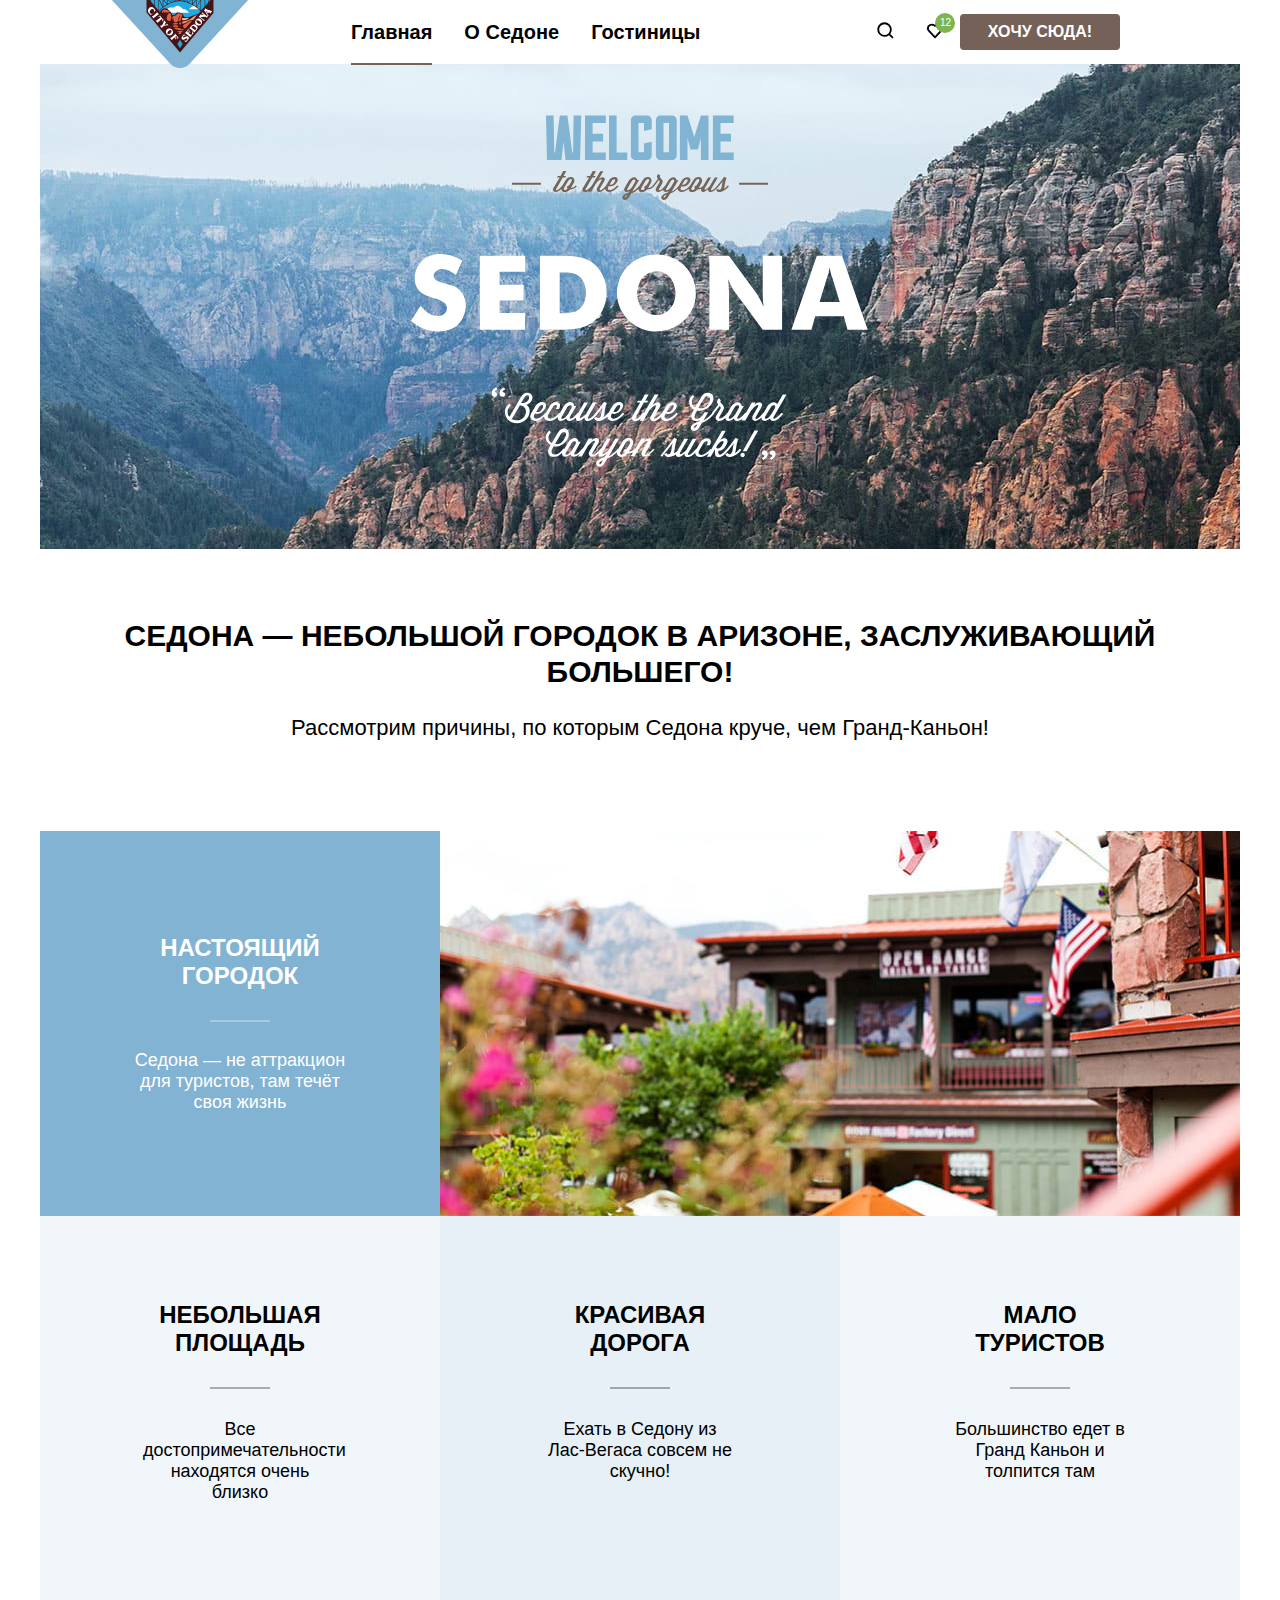
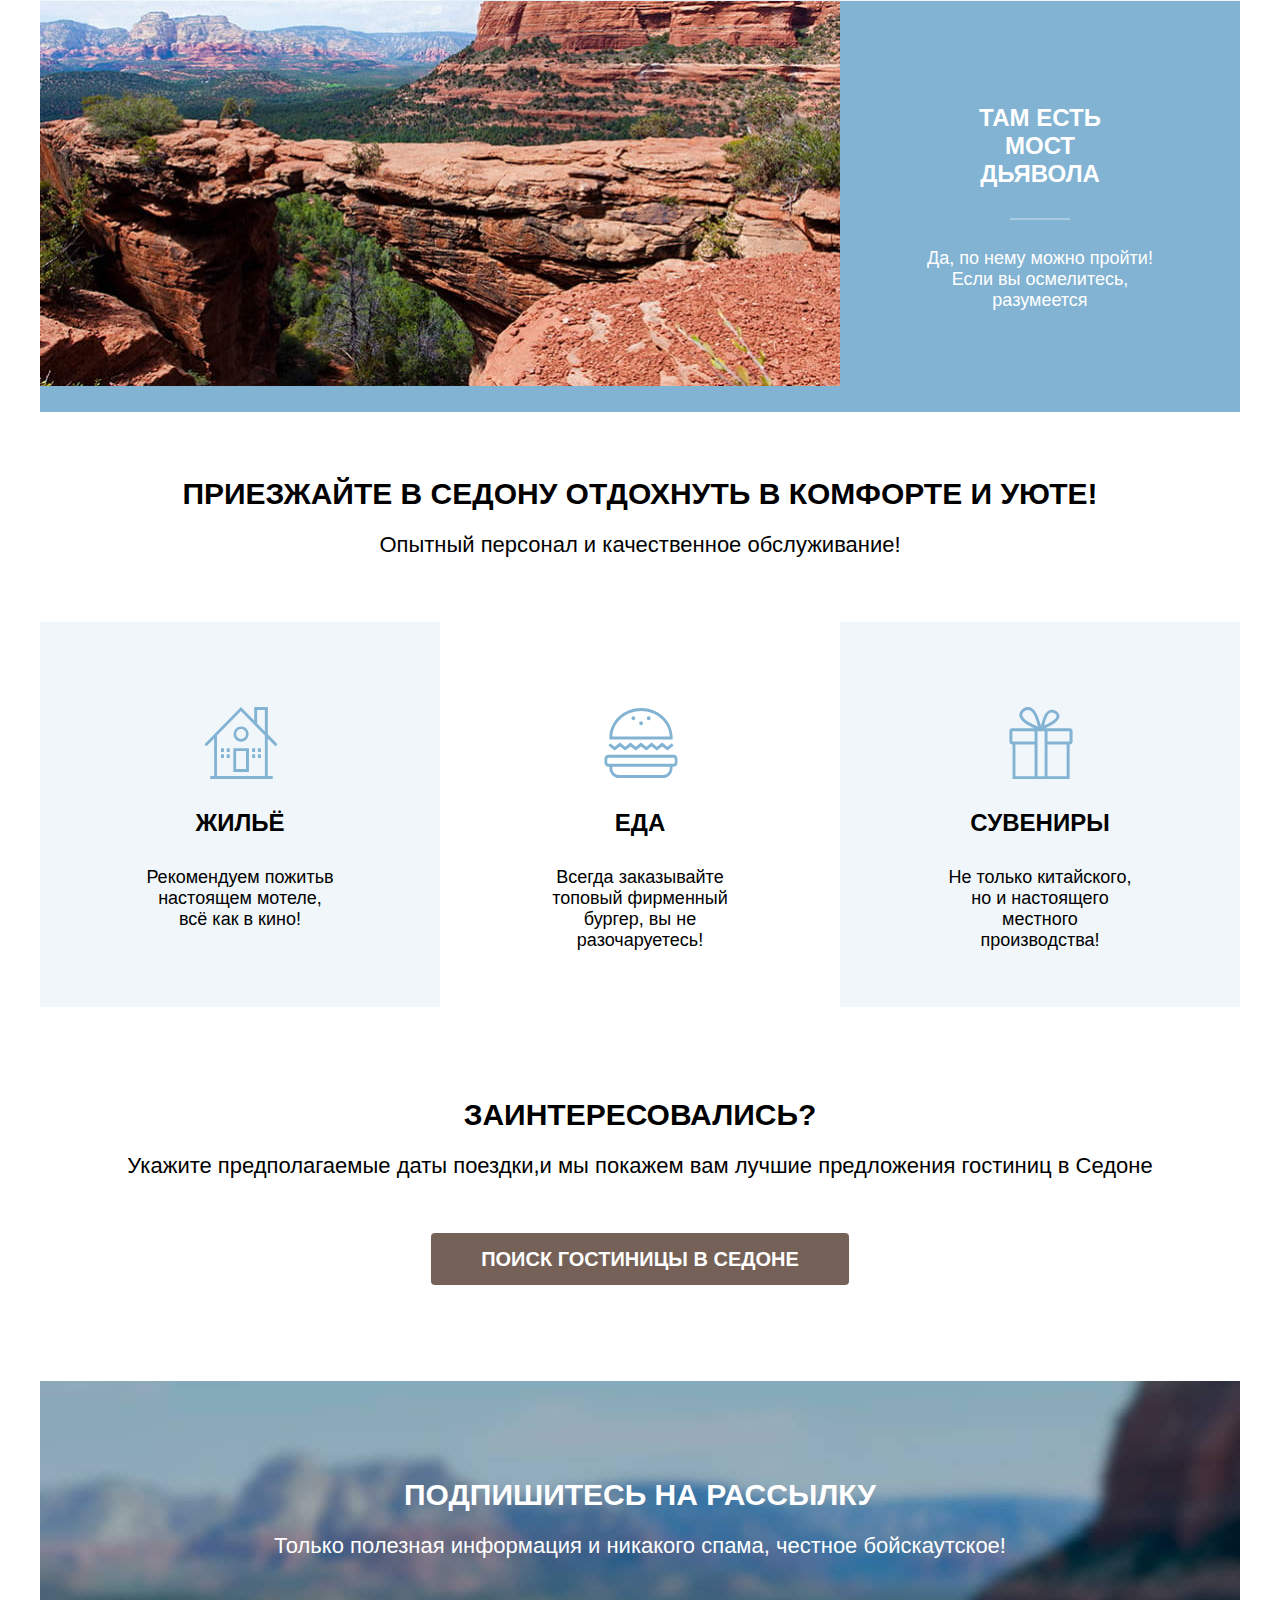
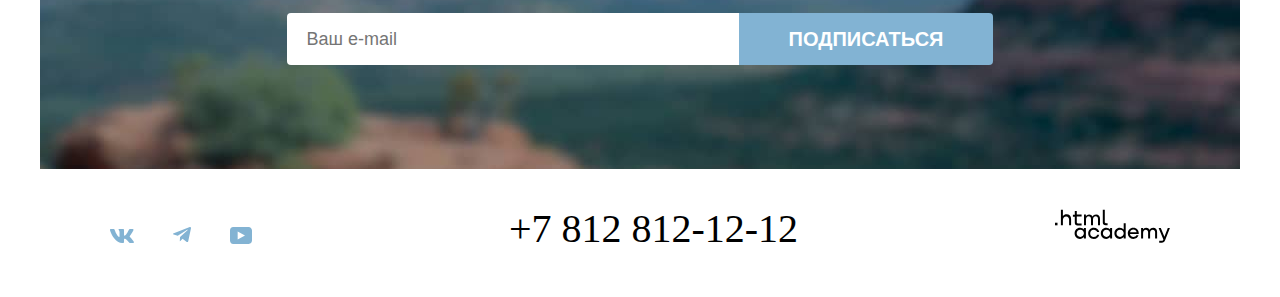
==== index.html @ fe226a6e "Декоративные элементы всех страниц" ====
<!DOCTYPE html>
<html lang="ru">
<head>
  <meta charset="UTF-8">
  <meta name="viewport" content="width=device-width, initial-scale=1.0">
  <title>Sedona</title>
  <link rel="stylesheet" href="styles/styles.css">
</head>
<body>
  <header class="page-header">
    <nav class="navigation">
      <a class="navigation-link-logo" href="index.html">
        <img class="navigation-logo" src="images/header/logo_nav.svg" alt="Логотип города Седона" width="140" height="70">
      </a>
      <ul class="navigation-list">
        <li class="navigation-item">
          <a class="navigation-link nav-underline" href="index.html">Главная</a>
        </li>
        <li class="navigation-item">
          <a class="navigation-link" href="#">О Седоне</a>
        </li>
        <li class="navigation-item">
          <a class="navigation-link " href="catalog.html">Гостиницы</a>
        </li>
      </ul>
      <ul class="navigation-list navigation-user">
        <li class="navigation-item">
          <a class="navigation-link"   href="#" aria-label="Переход на страницу поиска гостиницы">
            <img class="navigation-icon"  src="images/header/search-icon.svg" alt="Иконка в виде лупы" width="18" height="18">
          </a>
        </li>
        <li class="navigation-item green-circle">
          <a class="navigation-link" href="#" aria-label="Переход на страницу с избранными отелями">
            <img class="navigation-icon" src="images/header/heart-icon.svg" alt="Иконка в виде сердца" width="18" height="17">
            <span class="favorites-counter">12</span>
          </a>
        </li>
        <li class="navigation-item">
          <button class="button navigation-button" type="button" >Хочу сюда!</button>
        </li>
      </ul>
    </nav>
  </header>
  <main class="main-container main-index">
    <section class="hero">
      <h1 class="visually-hidden">
        Sedona
      </h1>
      <img class="hero-logo" src="images/index-main/hero.svg" alt="Welcome to the gorgeous Sedona 'Because th Grand Canyon sucks!'">
    </section>


    <section class="advantages">
      <h2 class="advantages-title">Седона — небольшой городок в Аризоне, заслуживающий большего!</h2>
      <p class="advantages-subtitle">Рассмотрим причины, по которым Седона круче, чем Гранд-Каньон!</p>

      <ul class="advantages-list">
        <li class="advantages-item-with-pic">
          <div class="advantages-item-content">
            <h3 class="advantages-item-title advantages-item-extra">Настоящий городок</h3>
            <p class="advantages-item-text advantages-item-extra">Седона — не аттракцион для туристов, там течёт своя жизнь</p>
          </div>
          <img class="advantages-pic-1" src="images/index-main/advantages-1.jpg" alt="Фото придорожного мотеля" width="800" height="385">
        </li>
        <li class="advantages-item">
          <h3 class="advantages-item-title">Небольшая площадь</h3>
          <p class="advantages-item-text">Все достопримечательности находятся очень близко</p>
        </li>
        <li class="advantages-item">
          <h3 class="advantages-item-title">Красивая дорога</h3>
          <p class="advantages-item-text">Ехать в Седону из Лас-Вегаса совсем не скучно!</p>
        </li>
        <li class="advantages-item">
          <h3 class="advantages-item-title">Мало туристов</h3>
          <p class="advantages-item-text">Большинство едет в Гранд Каньон и толпится там</p>
        </li>
        <li class="advantages-item-with-pic">
          <img class="advanatages-pic-2" src="images/index-main/advantages-2.jpg" alt="Фото каньона" width="800" height="385">
          <div class="advantages-item-content">
            <h3 class="advantages-item-title advantages-item-extra">Там есть мост дьявола</h3>
            <p class="advantages-item-text advantages-item-extra">Да, по нему можно пройти! Если вы осмелитесь, разумеется</p>
          </div>
        </li>
      </ul>
      <h2 class="advantages-title post-advantages-title">Приезжайте в Седону отдохнуть в комфорте и уюте!</h2>
      <p class="advantages-subtitle post-advantages-subtitle">Опытный персонал и качественное обслуживание!</p>
      <ul class="advantages-list-with-icons">
        <li class="advantages-item">
          <img class="advantages-item-icon" src="images/index-main/advantages-icon-1.svg" alt="Иконка домика" width="75" height="72">
          <h3 class="advantages-item-title">Жильё</h3>
          <p class="advantages-item-text">Рекомендуем пожитьв настоящем мотеле,
            всё как в кино!</p>
        </li>
        <li class="advantages-item">
          <img class="advantages-item-icon" src="images/index-main/advantages-icon-2.svg" alt="Иконка бургера" width="75" height="72">
          <h3 class="advantages-item-title">Еда</h3>
          <p class="advantages-item-text">Всегда заказывайте
            топовый фирменный бургер, вы не разочаруетесь!</p>
        </li>
        <li class="advantages-item">
          <img class="advantages-item-icon" src="images/index-main/advantages-icon-3.svg" alt="Иконка подарка" width="75" height="72">
          <h3 class="advantages-item-title">Сувениры</h3>
          <p class="advantages-item-text">Не только китайского,
            но и настоящего местного производства!</p>
        </li>
      </ul>
    </section>


    <section class="search">
      <h2 class="search-title">Заинтересовались?</h2>
      <p class="search-subtitle">Укажите предполагаемые даты поездки,и мы покажем вам лучшие предложения гостиниц в Седоне</p>
      <button class="button search-button" type="button">Поиск гостиницы в Седоне</button>
    </section>


    <section class="subscribe">
      <h2 class="subscribe-title">Подпишитесь на рассылку</h2>
      <p class="subscribe-subtitle">Только полезная информация и никакого спама, честное бойскаутское!</p>
      <div class="subscribe-email-form-wrapper">
        <form class="subscribe-email-form" action="https://echo.htmlacademy.ru/courses" method="post">
          <input class="subscribe-form-field" type="text" name="email" id="email-field" placeholder="Ваш e-mail" required>
          <button class="button subscribe-button" type="submit">Подписаться</button>
        </form>
      </div>
    </section>
  </main>
  <footer class="page-footer">
    <div class="page-footer-container">
      <ul class="footer-social-list">
        <li class="social-item">
          <a class="social-link" href="https://vk.com/htmlacademy" aria-label="Переход на группу Вконтакте HtmlAcademy">
            <svg xmlns="http://www.w3.org/2000/svg" width="24" height="14" viewBox="0 0 24 14">
              <path class="social-icon" fill-rule="evenodd" clip-rule="evenodd" d="M23.45 0.948C23.616 0.402 23.45 0 22.655 0H20.03C19.362 0 19.054 0.347 18.887 0.73C18.887 0.73 17.552 3.926 15.661 6.002C15.049 6.604 14.771 6.795 14.437 6.795C14.27 6.795 14.019 6.604 14.019 6.057V0.948C14.019 0.292 13.835 0 13.279 0H9.151C8.734 0 8.483 0.304 8.483 0.593C8.483 1.214 9.429 1.358 9.526 3.106V6.904C9.526 7.737 9.373 7.888 9.039 7.888C8.149 7.888 5.984 4.677 4.699 1.003C4.45 0.288 4.198 0 3.527 0H0.9C0.15 0 0 0.347 0 0.73C0 1.412 0.89 4.8 4.145 9.281C6.315 12.341 9.37 14 12.153 14C13.822 14 14.028 13.632 14.028 12.997V10.684C14.028 9.947 14.186 9.8 14.715 9.8C15.105 9.8 15.772 9.992 17.33 11.467C19.11 13.216 19.403 14 20.405 14H23.03C23.78 14 24.156 13.632 23.94 12.904C23.702 12.18 22.852 11.129 21.725 9.882C21.113 9.172 20.195 8.407 19.916 8.024C19.527 7.533 19.638 7.314 19.916 6.877C19.916 6.877 23.116 2.451 23.449 0.948H23.45Z" fill="#83B3D3"/>
            </svg>
          </a>
        </li>
        <li class="social-item">
          <a class="social-link " href="https://t.me/htmlacademy" aria-label="Переход в телеграм-канал HtmlAcademy">
            <svg class="social-icon" xmlns="http://www.w3.org/2000/svg" width="18" height="16" viewBox="0 0 18 16">
              <path class="social-icon" d="M16.785 0.0992597L0.840489 6.24776C-0.247661 6.68481 -0.241365 7.29184 0.640845 7.56253L4.73445 8.83953L14.2058 2.8637C14.6537 2.59121 15.0629 2.7378 14.7265 3.03636L7.05283 9.96185H7.05103L7.05283 9.96275L6.77045 14.1823C7.18413 14.1823 7.36669 13.9925 7.59871 13.7686L9.58705 11.8351L13.7229 14.89C14.4855 15.31 15.0332 15.0941 15.2229 14.1841L17.9379 1.38885C18.2158 0.274623 17.5126 -0.229883 16.785 0.0992597Z" fill="#83B3D3"/>
            </svg>
            <!-- <img class="social-icon" src="images/footer/social-tg-logo.svg" alt="Логотип Телеграм" width="24" height="14"> -->
          </a>
        </li>
        <li class="social-item">
          <a class="social-link" href="https://www.youtube.com/user/htmlacademyru" aria-label="Переход на YouTube канал HtmlAcademy">
            <svg class="social-icon" xmlns="http://www.w3.org/2000/svg" width="22" height="17" viewBox="0 0 22 17">
              <path class="social-icon" d="M18.607 0H3.17413C1.31343 0 0 1.59375 0 3.4V13.4937C0 15.4062 1.31343 17 3.17413 17H18.8259C20.4677 17 22 15.4062 22 13.6V3.4C21.7811 1.59375 20.4677 0 18.607 0ZM7.66169 12.5375V4.4625L14.995 8.5L7.66169 12.5375Z" fill="#83B3D3"/>
            </svg>
            <!-- <img class="social-icon" src="images/footer/social-youtube-logo.svg" alt="Логотип YouTube" width="24" height="14"> -->
          </a>
        </li>
      </ul>
      <a class="footer-phone" href="tel:88128121212">+7 812 812-12-12</a>
      <a class="footer-logo-link" href="https://htmlacademy.ru/" aria-label="Переход на сайте HtmlAcademy">
        <svg class="footer-logo" xmlns="http://www.w3.org/2000/svg" width="115" height="34" viewBox="0 0 115 34" fill="none">
          <path d="M0 13.7232V16.3232H2.5V13.7232H0Z"/>
          <path d="M11.6 5.32324C10 5.32324 8.8 6.02324 8 7.02324H7.9V0.823242H5.9V16.3232H7.9V11.0232C7.9 8.92324 9.2 7.42324 11.2 7.42324C13 7.42324 14.1 8.82324 14.1 10.6232V16.3232H16.1V10.2232C16.2 7.22324 14.3 5.32324 11.6 5.32324Z"/>
          <path d="M26.6 5.62324H21.8V1.92324H19.8V5.72324H17.9V7.72324H19.8V13.7232C19.8 15.4232 20.8 16.4232 22.5 16.4232H26.6V14.4232H22.9C22.2 14.4232 21.8 14.0232 21.8 13.3232V7.62324H26.6V5.62324Z"/>
          <path d="M41.1 5.42324C39.5 5.42324 38.2 6.22324 37.6 7.52324H37.5C36.9 6.32324 35.7 5.42324 34.1 5.42324C32.7 5.42324 31.6 6.22324 31 7.22324H30.9V5.62324H29V16.2232H31V10.8232C31 8.82324 32 7.32324 33.6 7.32324C35.1 7.32324 36 8.32324 36 9.92324V16.2232H38V10.6232C38 8.22324 39.4 7.32324 40.6 7.32324C42.1 7.32324 43 8.32324 43 9.92324V16.2232H45V9.72324C45.1 7.22324 43.6 5.42324 41.1 5.42324Z"/>
          <path d="M47.8 13.5232C47.8 15.2232 48.8 16.2232 50.6 16.2232H52.6V14.2232H50.9C50.2 14.2232 49.8 13.8232 49.8 13.1232V0.823242H47.8V13.5232Z"/>
          <path d="M28.9 20.5232C28 19.4232 26.7 18.7232 25 18.7232C21.9 18.7232 19.6 21.0232 19.6 24.3232C19.6 27.6232 21.9 29.9232 25 29.9232C26.8 29.9232 28 29.1232 28.8 28.0232H28.9V29.6232H30.9V19.0232H28.9V20.5232ZM25.3 27.9232C23.1 27.9232 21.7 26.3232 21.7 24.3232C21.7 22.3232 23.1 20.7232 25.3 20.7232C27.5 20.7232 28.9 22.3232 28.9 24.3232C28.9 26.2232 27.5 27.9232 25.3 27.9232Z"/>
          <path d="M44.2 22.8232C43.7 20.4232 41.6 18.7232 38.8 18.7232C35.4 18.7232 33.2 21.2232 33.2 24.3232C33.2 27.4232 35.4 29.9232 38.8 29.9232C41.6 29.9232 43.7 28.1232 44.2 25.7232H42.1C41.7 27.0232 40.4 28.0232 38.8 28.0232C36.6 28.0232 35.2 26.4232 35.2 24.4232C35.2 22.4232 36.6 20.8232 38.8 20.8232C40.4 20.8232 41.6 21.8232 42.1 23.0232H44.2V22.8232Z"/>
          <path d="M55.1 20.5232C54.2 19.4232 52.9 18.7232 51.2 18.7232C48.1 18.7232 45.8 21.0232 45.8 24.3232C45.8 27.6232 48.1 29.9232 51.2 29.9232C53 29.9232 54.2 29.1232 55 28.0232H55.1V29.6232H57.1V19.0232H55.1V20.5232ZM51.5 27.9232C49.3 27.9232 47.9 26.3232 47.9 24.3232C47.9 22.3232 49.3 20.7232 51.5 20.7232C53.7 20.7232 55.1 22.3232 55.1 24.3232C55.1 26.2232 53.6 27.9232 51.5 27.9232Z"/>
          <path d="M68.7 20.6232C67.8 19.5232 66.5 18.7232 64.8 18.7232C61.7 18.7232 59.4 21.0232 59.4 24.3232C59.4 27.6232 61.6 29.9232 64.8 29.9232C66.5 29.9232 67.8 29.1232 68.6 28.1232H68.7V29.6232H70.7V14.2232H68.7V20.6232ZM65.1 27.9232C62.9 27.9232 61.5 26.3232 61.5 24.3232C61.5 22.3232 62.9 20.7232 65.1 20.7232C67.3 20.7232 68.7 22.3232 68.7 24.3232C68.6 26.3232 67.2 27.9232 65.1 27.9232Z"/>
          <path d="M78.3 18.7232C75 18.7232 72.8 21.2232 72.8 24.3232C72.8 27.3232 74.9 29.9232 78.3 29.9232C80.8 29.9232 82.8 28.6232 83.5 26.3232H81.4C80.9 27.3232 79.8 27.9232 78.4 27.9232C76.5 27.9232 75.1 26.6232 75 25.0232H83.8C84 21.4232 81.8 18.7232 78.3 18.7232ZM78.3 20.6232C80 20.6232 81.3 21.6232 81.6 23.2232H75.1C75.4 21.7232 76.6 20.6232 78.3 20.6232Z"/>
          <path d="M98.2 18.7232C96.6 18.7232 95.3 19.5232 94.6 20.7232H94.5C93.9 19.5232 92.7 18.7232 91.1 18.7232C89.7 18.7232 88.6 19.4232 88 20.5232V19.0232H86.1V29.6232H88.1V24.2232C88.1 22.2232 89.1 20.8232 90.7 20.7232C92.2 20.7232 93.1 21.7232 93.1 23.3232V29.6232H95.1V24.0232C95.1 21.6232 96.5 20.7232 97.7 20.7232C99.2 20.7232 100.1 21.7232 100.1 23.3232V29.6232H102.1V23.1232C102.2 20.5232 100.7 18.7232 98.2 18.7232Z"/>
          <path d="M109.4 27.8232L105.8 18.9232H103.6L108.4 30.5232C108.1 31.4232 107.7 31.7232 106.7 31.7232H104.2V33.7232H106.7C108.5 33.7232 109.5 32.9232 110.2 31.1232L114.9 18.9232H112.8L109.4 27.8232Z"/>
        </svg>
      </a>
  </div>
  </footer>
</body>
</html>
---- styles/styles.css ----
@font-face {
  font-family: "PT Sans";
  src: url("../fonts/ptsans-700.woff2") format("woff2");
  font-weight: 700;
  font-style: normal;
  font-display: swap;
}

@font-face {
  font-family: "PT Sans";
  src: url("../fonts/ptsans-400.woff2") format("woff2");
  font-weight: 400;
  font-style: normal;
  font-display: swap;
}


html{
  height: 100%;
}

body{
  margin: 0 auto;
  display: flex;
  width: 1200px;
  flex-direction: column;
  min-height: 100%;
  font-family: "PT Sans", "Roboto", sans-serif;
  font-weight: 400;
  font-size: 18px;
  line-height: 21px;
  color: #333333;
}

.navigation{
  display: flex;
  align-items: end;
  width: 1060px;
  height: 64px;
  margin: 0 auto;
  justify-content: space-between;
}
.green-circle{
  position: relative;
}

.favorites-counter{
  position: absolute;
  color: white;
  font-size: 10px;
  font-style: normal;
  text-align: center;
  font-weight: 400;
  line-height: 10px;
  top: 18px;
  right: 9px;
  z-index: 3;
}

/* .green-circle::before{
  position: absolute;
  content:"12";
  top: 17px;
  right: 0;
  left:19px;
  bottom: 10px;
  color: white;
  font-size: 10px;
  font-style: normal;
  text-align: center;
  font-weight: 400;
  line-height: 10px;
  z-index: 1;
} */

.green-circle::after{
  position: absolute;
  display: block;
  content: "";
  top: 13px;
  right: 5px;
  border-radius: 50%;
  background-color:#7DB54F;
  box-sizing: border-box;
  width: 20px;
  height: 20px;
}

.navigation-logo{
  margin-bottom: -9px;
  position: relative;
}

.navigation-list{

  display: flex;
  align-items: center;
  flex-wrap: wrap;
  width: 440px;
  margin: 0;
  padding: 0;
  list-style: none;
}

.navigation-user{
  width: 310px;
}
.navigation-link-logo{
  align-items: end;
}
.navigation-link {
  display: block;
  padding: 20px 16px;
  font-size: 20px;
  font-weight: 700;
  line-height: 24px;
  color: #000000;
  text-decoration: none;
  text-align: center;
}

.navigation-button{
  vertical-align: none;
  width: 160px;
  color: white;
  background-color: #756157;
  border-radius:4px;

}

.navigation-button:hover,
.search-button:hover,
.card-button-detail:hover{
  background-color: #615048;
  outline: none;
}

.navigation-button:focus,
.search-button:focus,
.card-button-detail:focus{
  background-color: #615048;
  outline: none;
}


.navigation-button:active,
.search-button:active,
.card-button-detail:active{
  background-color: #756157;
  color: #FFFFFF4D;
}

.navigation-button:disabled,
.search-button:disabled,
.card-button-detail:disabled{
  background-color: #FFFFFF;
  color: #E5E5E5;
}



.main-index{
  color:#000000;
  background-color: #FFFFFF;
  background-image: url("../images/index-main/hero-background.jpg");
  background-size: 100% auto;
  background-repeat: no-repeat;
}


.hero-logo{

  display: block;
  margin: 0 auto;
  margin-bottom: 151px;
}

.button{
  box-sizing: border-box;
  padding: 8px 0;
  border: none;
  text-align: center;
  font-size: 16px;
  font-weight: 700;
  line-height: 20px;
  text-transform: uppercase;
  cursor: pointer;
  display: inline-block;
  border-radius:4px;
  font-family: "PT Sans", "Roboto", sans-serif;

}

.advantages-list{
  display: flex;
  flex-wrap: wrap;
  margin: 0 0 64px 0;
  padding: 0;
  list-style: none;
}

.advantages-list-with-icons{
  margin: 0 auto;
  padding: 0;
  display: flex;
  list-style: none;
}

.advantages-title{
  color:#000000;
  text-align: center;
  font-size: 30px;
  font-weight: 700;
  line-height: 36px;
  text-transform: uppercase;
  margin: 0 0 25px 0;
  padding: 0;

}

.post-advantages-title{
  margin-bottom: 20px;
}


.advantages-subtitle{
  text-align: center;
  font-size: 22px;
  line-height: 26px;
  margin: 0 0 90px 0;
  padding: 0;
}

.post-advantages-subtitle{
  margin-bottom: 64px;

}

.advantages-item{
  width: 400px;
  box-sizing: border-box;
  padding: 85px 103px;
  height: 385px;
  background-color: #83B3D31F;
}

.advantages-list .advantages-item:nth-child(3){
  background-color: #83B3D333;
}

.advantages-item-with-pic{
  background-color:#82B3D3;
  display: flex;
}


.advantages-item-content{
  box-sizing: border-box;
  width: 400px;
  padding: 103px 85px;
}

.advantages-item-title {
  color:#000000;
  text-align: center;
  font-size: 24px;
  font-weight: 700;
  line-height: 28px;
  text-transform: uppercase;
  margin: auto;
  width: 175px;
}

.advantages-item-title::after{
  display: block;
  content: "";
  margin: 30px auto;
  width: 60px;
  height: 2px;
  background-color: #0000004D;
}

.advantages-item-content .advantages-item-title::after{
  background-color:#FFFFFF4D;
}

.advantages-list-with-icons .advantages-item-title::after{
  display: none;
}

.advantages-list-with-icons  .advantages-item-title{
  margin: 30px auto;
}

.advantages-list-with-icons .advantages-item:nth-child(even){
  background-color: white;
}




.advantages-item-text{
  text-align: center;
  padding: 0;
  margin: 0;
}

.advantages-item-extra {
  margin-bottom: -2px;
  color: #FFFFFF;
}

.advantages-item-icon{
  display: block;
  margin: 0 auto;
}

.search{
  padding: 90px 0 96px 0;
}

.search-title{
  color: #000000;
  text-align: center;
  font-size: 30px;
  font-weight: 700;
  line-height: 36px;
  text-transform: uppercase;
  margin: 0;
  padding: 0 0 20px 0;
}

.search-subtitle{
  text-align: center;
  font-size: 22px;
  line-height: 26px;
  margin: 0 0 54px 0;
  padding: 0;
}



.search-button{
  color: #fff;
  font-size: 20px;
  line-height: 36px;
  text-transform: uppercase;
  margin: 0 auto;
  display: block;
  background-color: #756157;
  padding: 8px 50px;
  font-style: normal;
  font-weight: 700;
}

.subscribe-button{
  background-color: #82B3D3;
  padding: 8px 50px;
  color:#FFFFFF;
  font-size: 20px;
  font-style: normal;
  line-height: 36px; /* 180% */
  border-radius: 0 4px 4px 0;
}

.subscribe-button:hover,
.button-filter-apply:hover,
.card-button-favorites:hover,
.pagination-link:hover{
  background-color: #68A2CA;
  outline: none;
}

.subscribe-button:focus,
.button-filter-apply:focus,
.card-button-favorites:focus,
.pagination-link:focus{
  background-color: #68A2CA;
  outline: none;
}

.subscribe-button:active,
.button-filter-apply:active,
.card-button-favorites:active,
.pagination-link:active{
  background-color: #82B3D3;
  color: #FFFFFF4D;
  outline: none;
}

.subscribe-title{
  color:#FFFFFF;
  text-align: center;
  font-size: 30px;
  font-weight: 700;
  line-height: 36px;
  text-transform: uppercase;
  margin: 0;
  padding:0;
  margin-bottom: 20px;
}

.subscribe-catalog-titile{
  color: #000000;
}


.subscribe-subtitle{
  color: #FFFFFF;
  text-align: center;
  font-size: 22px;
  line-height: 26px; /* 118.182% */
  margin: 0 0 54px;
}



.subscribe-catalog-subtile{
  color: #000000;
}

.subscribe-catalog{
  padding: 96px 0 104px 0;
}

.subscribe{
  background-color: grey;
  background-image: url("../images/index-main/subscribe-background.jpg");
  background-repeat: no-repeat;
  background-size: 100% auto;
  padding: 96px 0 104px 0;
}
.subscribe-email-form{
  display: flex;
  justify-content: center;
}
.subscribe-form-field{
  outline: none;
  border: none;
  padding: 12px 20px;
  font-family: inherit;
  line-height: 24px;
  height: 52px;
  box-sizing: border-box;
  width: 452px;
  border-radius: 4px 0 0 4px;
  font-size: 18px;
  font-weight: 400;
}

.catalog-subscribe-form-field{
  background-color: #F2F2F2;
}


.filters-title{
  color: #FFFFFF;
  font-size: 60px;
  font-weight: 700;
  line-height: 78px;
  margin: 0;
  padding: 0;
}

.filters-panel{
  background-image: url("/images/catalog-main/filter-background.jpg");
  background-repeat: no-repeat;
  background-size: 100% auto;
}

.filters-panel-wrapper{
  width: 1060px;
  margin: 0 auto;
  padding-bottom: 70px;
  padding-top: 35px;
}

.range-scale{
  display: block;
  position: relative;
  height: 4px;
  top: 10px;
  background-color: grey;
  border-radius: 2px;
}

.range-bar{
  display: block;
  position: absolute;
  left: 20px;
  height: 4px;
  background-color: #FFFFFF;
  transform-origin: left;
}

.range-toggle {
  position: absolute;
  width: 20px;
  height: 20px;
  background: #ffffff;
  border: 2px solid white;
  border-radius: 30%;
  cursor: pointer;
}

.toggle-min {
  top: -8px;
  left: -20px;
}

.toggle-max {
  top: -8px;
  right: 0;
}

.filters-infrastructure-and-housing-wrapper{
  display: flex;
}

.filters-infrastructure-and-housing-wrapper .filter-group{
  margin-right: 70px;
}

.filters-infrastructure-and-housing-wrapper .filter-group:nth-child(2){
  margin-right: 0;
}

.filters-cost-and-buttons-wrapper{
  display: flex;
  margin-left: auto;
}

.filters-cost-and-buttons-wrapper .filter-group{
  margin-right: 70px;
}
.static-value{
  position: absolute;
  display: block;
	color:#444;
}
.filters{
  display: flex;
  height: 163px;


}

.filter-field{
  border: none;
  background-color: white;
  padding: 12px 20px;
  width: 143px;
  box-sizing: border-box;
  margin-right: 2px;
  outline: none;
  font-family: inherit;
  font-weight: 700;
  line-height: 24px;
  font-size: 18px;
}

.range-wrapper-inputs::after{
  font-family: inherit;
  content: "от";
  color: #000000;
  opacity: 0.3;
  font-size: 18px;
  position: absolute;
  width: 17px;
  height: 24px;
  left:106px;
  top: 12px;
}

.range-wrapper-inputs::before{
  font-family: inherit;
  content: "до";
  color: #000000;
  opacity: 0.3;
  font-size: 18px;
  position: absolute;
  width: 17px;
  height: 24px;
  left:252px;
  top: 12px;
}

.filter-field:hover{
  background: #E6E6E6;
}

.filter-field:focus{
  background: #E6E6E6;
  outline: 2px solid #83B3D3;
}

.range-toggle:focus{
  outline: 3px solid #83B3D3;
}

.range-toggle:active{
  outline: 2px solid #83B3D3;
}

.filter-field::placeholder{
  text-align: right;
  font-size: 18px;
  font-weight: 400;
  line-height: 24px;
}

.range-wrapper-inputs{
  display: flex;
  margin-bottom: 36px;
  position: relative;
}


.filter-group{
  /* width: 150px; */
  border: none;
  padding: 0;
  margin: 0;

}

.control {
  position: relative;
  display: block;
  padding-left: 36px;
}

/* Mark */
.control-mark {
  position: absolute;
  top: 2px;
  left: 2px;
  width: 20px;
  height: 20px;
  background-color:white;
  border-radius: 4px;
}

.control-input[type="checkbox"]:checked + .control-mark::before,
.control-input[type="checkbox"]:checked + .control-mark::after {
    position: absolute;
    top: 3px;
    left: 0;
    width: 20px;
    height: 12px;
    background-image: url("/images/catalog-main/checkbox.svg");
    content: "";
    background-repeat: no-repeat;
    background-position: center;
    /* content: url("/images/catalog-main/checkbox.svg"); */

}


.control-input[type="radio"] + .control-mark {
  border-radius: 50%;
}

.control-input[type="radio"]:checked + .control-mark::before {
  position: absolute;
  top: 6px;
  left: 6px;
  width: 8px;
  height: 8px;
  background-color: #3F5E72;
  border-radius: 50%;
  content: "";
}

.control:hover,
.contrlol:active{
  opacity: 0.6;
}

.control-input:focus + .control-mark{
  outline: 3px solid #83B3D3;
}

.control:disabled{
  opacity: 0.4;
}

.cotalog-filter-item{
  margin-bottom: 16px;
}

.price-up-to{
  border-radius: 0 4px 4px 0;
}

.price-from{
  border-radius: 4px 0 0 4px;
}



.breadcrumbs{
  display: flex;
  list-style: none;
  padding: 0;
  margin: 0 0 40px 0;
}
.breadcrumbs-item{
  margin-right: 27px;
}

.breadcrumbs-homepage-icon{
  display: block;
  padding-top: 6px;
  position: relative;
}

.breadcrumbs-link-icon::after{
  content: url("/images/catalog-main/breadcrumbs-arrow-icon.svg");
  position: absolute;
  margin-left: 22px;
  margin-top: -18px;

}

.breadcrumbs-link{
  color: #FFFFFF;
  font-size: 16px;
  line-height: 21px;
  text-decoration: none;
}

.catalog-filter-title{
  color: #FFFFFF;
  font-size: 20px;
  font-weight: 700;
  line-height: 24px;
  text-transform: capitalize;
  margin-bottom: 32px;
}

.catalog-filter-list{
  list-style: none;
  padding: 0;
  margin: 0;
}

.filter-group-buttons-wrapper{
  display: flex;
  flex-direction: column;
  margin-top: 56px;

}

.control{
  color: #FFFFFF;
  line-height: 23px;
}
.button-filter-apply{
  color: white;
  height: 36px;
  padding: 8px 50px;
  background-color: #82B3D3;
  text-align: center;
  margin-bottom: 32px;
}

.button-filter-reset{
  padding: 8px 50px;
  border-radius: 4px;
  color:white;
  background-color: rgba(28,28,28,0);
}

.button-filter-reset:hover .reset-button-text{
  opacity: 0.4;
}

.button-filter-reset:focus{
  outline: 3px solid #83B3D3;
}

.button-filter-reset:active{
  color:#FFFFFF4D;
}

.button-filter-reset:disabled{
  color: #FFFFFF;
  opacity: 0.1;
}
.catalog{
  padding-top: 50px;

}
.catalog-title{
  padding: auto 0;
  color: #000000;
  font-size: 30px;
  font-weight: 700;
  line-height: 36px;
  text-transform: uppercase;
  margin: 0;
}

.hotel-card-title{
  grid-column: 1/-1;
  color: #000000;
  font-size: 24px;
  font-weight: 700;
  line-height: 28px;
  margin:0;
}

.card-type-of-housing{
  margin:0;

}

.hotell-card-buttons-list{
  display: grid;
  grid-template-columns: 140px 140px;
  grid-template-rows: min-content min-content;
  column-gap: 20px;
  row-gap: 16px;
  list-style: none;
  margin: 0;
  padding: 0;
}

.hotel-price{
  text-align: right;
  font-weight: 400;
}

.card-button-detail{
  color: #FFFFFF;
  grid-column: 1/-1;
  background-color: #756157;
  font-size: 16px;
  font-weight: 700;
  line-height: 20px;
  width: 100%;
}

.card-button-favorites{
  color: #FFFFFF;
  background-color: #82B3D3;
  font-size: 16px;
  font-weight: 700;
  line-height: 20px;
  width: 100%;
}

.button-item:last-child{
  grid-column: 2;
  grid-row: 2;
  margin: 0;
  padding: 0;

}
.hotel-card-rating-text{
  color: #333333;
  text-align: center;
  font-size: 16px;
  line-height: 20px;
  text-transform: uppercase;
  padding: 0;
  width: max-content;
  margin: 0 auto;


}

.card-rating-stars{
  padding: 0;
  margin: 0;
  list-style: none;
  display: flex;
  gap: 6px;
  align-items: center;
}

/* .card-rating::before{
  content: "";
  width: 90px;
  height: 17px;
  display: block;
  position: absolute;
  background-image: url("/images/catalog-main/rating-star.svg");
  left: 20px;
  background-repeat: space;
  backgroun;
} */


.pagination-link{
  display: block;
  box-sizing: border-box;
  width: 60px;
  height: 60px;
  padding: 12px 24px;
  line-height: 36px;
  font-weight: 700;
  color: #ffffff;
  background-color: #82B3D3;
  text-decoration: none;
  font-size: 20px;
  border-radius: 4px;
}

.more-pages-link:active,
.more-pages-link:hover,
.more-pages-link:focus,
.more-pages-link:disabled,
.more-pages-link{
  color: black;
  background-color: white;
}


.two-nums-pagination{
  padding: 12px 18.5px;
}

.pagination{
  display: flex;
  padding: 0;
  width: 1060px;
  margin: 0 auto;
}

.pagination-item{
  margin-right: 8px;
  list-style: none;
}




.pagination-current{
  color: #000000;
}

.footer-phone{
  color:#000000;
  text-align: center;
  text-decoration: none;
  font-family: PT Sans;
  font-size: 40px;
  line-height: 40px;
  text-transform: uppercase;
  width: 331px;
}

.footer-phone:hover,
.footer-phone:focus{
  color: #756157;
}

.footer-phone:active{
  color: #7561574D;
}

.footer-logo{
  fill: black;
}

.footer-logo:hover,
.footer-logo:focus{
  fill: #756157;
}

.footer-logo:active{
  fill:#7561574D;
}

.main-container{
  flex-grow: 1;
  padding-top: 51px;

}

.catalog-main-container{
  color:#000000;
  background-color: #FFFFFF;
  padding-top: 0;
}

.page-footer-container{
  display: flex;
  padding: 40px 0 30px 0;
  width: 1060px;
  margin: 0 auto;
  justify-content: space-between;
}

.footer-social-list{
  display: flex;
  padding: 0;
  justify-content: space-between;
  list-style: none;
  width: 142px;
}

.social-icon:hover,
.social-icon:focus{
  fill: #68A2CA;

}

.social-icon:active{
  fill: #68A2CA4D;

}



.footer-academy-logo{
  margin-left: auto;
}

.footer-academy-logo:hover{
  fill: #7DB54F
}

.hotel-list{
  display: grid;
  grid-template-columns: repeat(3, 340px);
  gap: 20px;
  width: 1060px;
  margin: 0 auto;
  margin-bottom: 80px;
  padding: 0;
  list-style: none;
  position: relative;
}

.hotel-list::after{
  bottom: -40px;
  content: "";
  position: absolute;
  width: 100%;
  height: 1px;
  background-color: #E6E6E6;
}
.hotel-card{
  display: grid;
  grid-template-columns: 140px 140px;
  grid-template-rows: 212px min-content auto;
  column-gap: 20px;
  row-gap: 16px;
  width: 340px;
  padding: 20px;
  box-sizing: border-box;
  border: 1px solid #E6E6E6;
  border-radius: 4px;
}

.hotel-card-img{
  grid-column: 1/-1;
  text-align: center;
}


.subscribe-email-form-wrapper{
  text-align: center;
}

.visually-hidden{
  position: absolute;
  width: 1px;
  height: 1px;
  margin: -1px;
  padding: 0;
  border:0;
  clip: rect(0 0 0 0);
  overflow: hidden;
}

.catalog-title-wrapper{
  display: flex;
  width: 1060px;
  margin: 0 auto;
  margin-bottom: 40px;
  gap: 70px;
  align-items: center;
}

.view-list{
  margin:0;
  padding: 0;
  display: flex;
  gap: 8px;
  list-style: none;
  justify-content: space-between;
}

.view-link{
  border: 2px solid #E5E5E5;
  border-radius: 4px;
  padding: 14px 12px;
  display: block;
}

.current-view{
  border: 2px solid black;
}

.view-link:hover{
  border-color: black
}

.view-link:focus{
  border-color: #68A2CA;
}

.view-link:active{
  border-color: black
}

.view-icon{
  display: block;
}
.view-item{
  align-self: flex-start;
}

.nav-underline::after{
  content: "";
  position: relative;
  display: block;
  width: 100%;
  top: 19px;
  border-bottom: 2px solid #756257;
}

.nav-underline{
  margin-bottom: -2px;
}


.select-control{
  appearance: none;
  border: 2px solid #E5E5E5;
  border-radius: 4px;
  background-color: transparent;
  outline: none;
  padding: 14px 20px 14px 20px;
  box-sizing: border-box;
  width: 290px;
  font-family: inherit;
  font-size: 18px;
  font-weight: 400;
  line-height: 21px;

}

.select-control:hover{
  border-color: #68A2CA;
  cursor: pointer;
}

.select-control:focus{
  border-color: #68A2CA;
}

.select-control:disabled{
  border-color: #E5E5E5;
  color: #0000004D;
}



.select-menu::after{
  content: url("/images/catalog-main/arrow.svg");
  margin-top: 13px;
  margin-left: -33px;
  position: absolute;
  display: inline;
}

.select-menu{
  margin-left: auto;
}
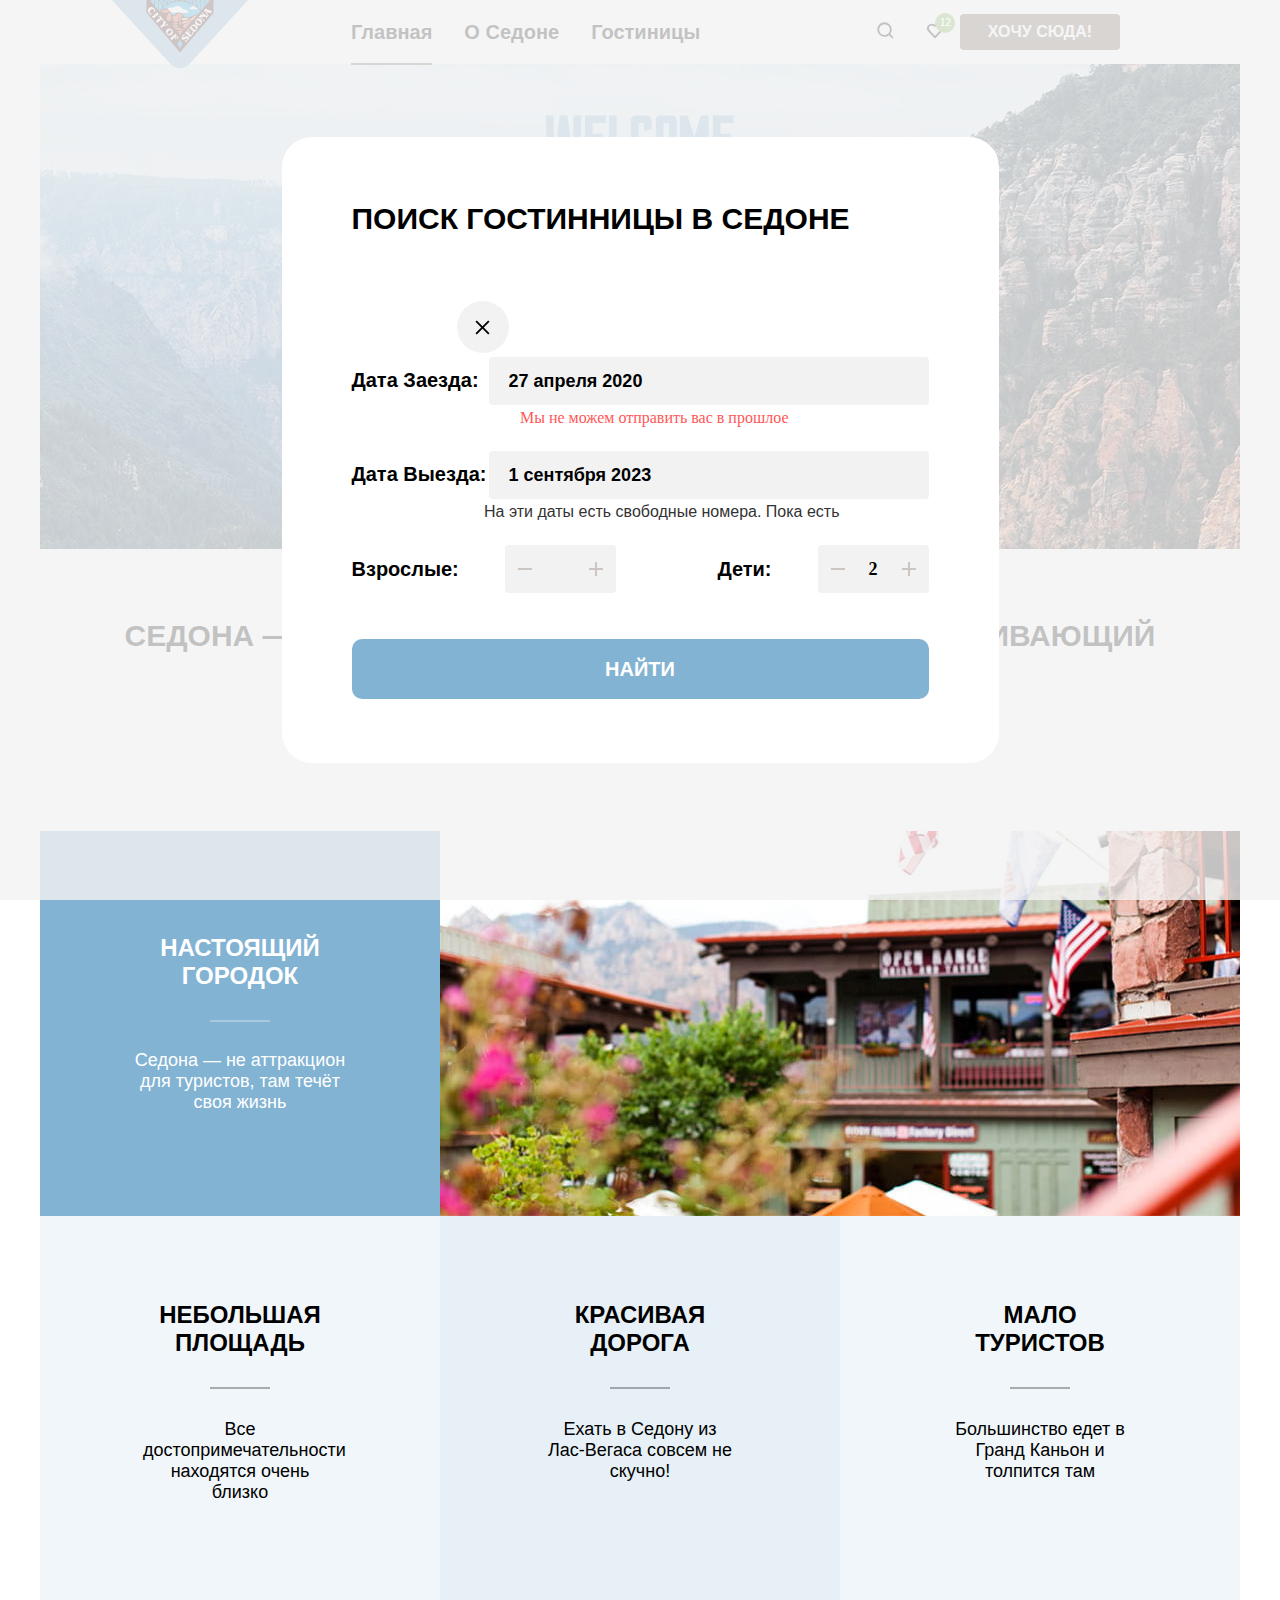
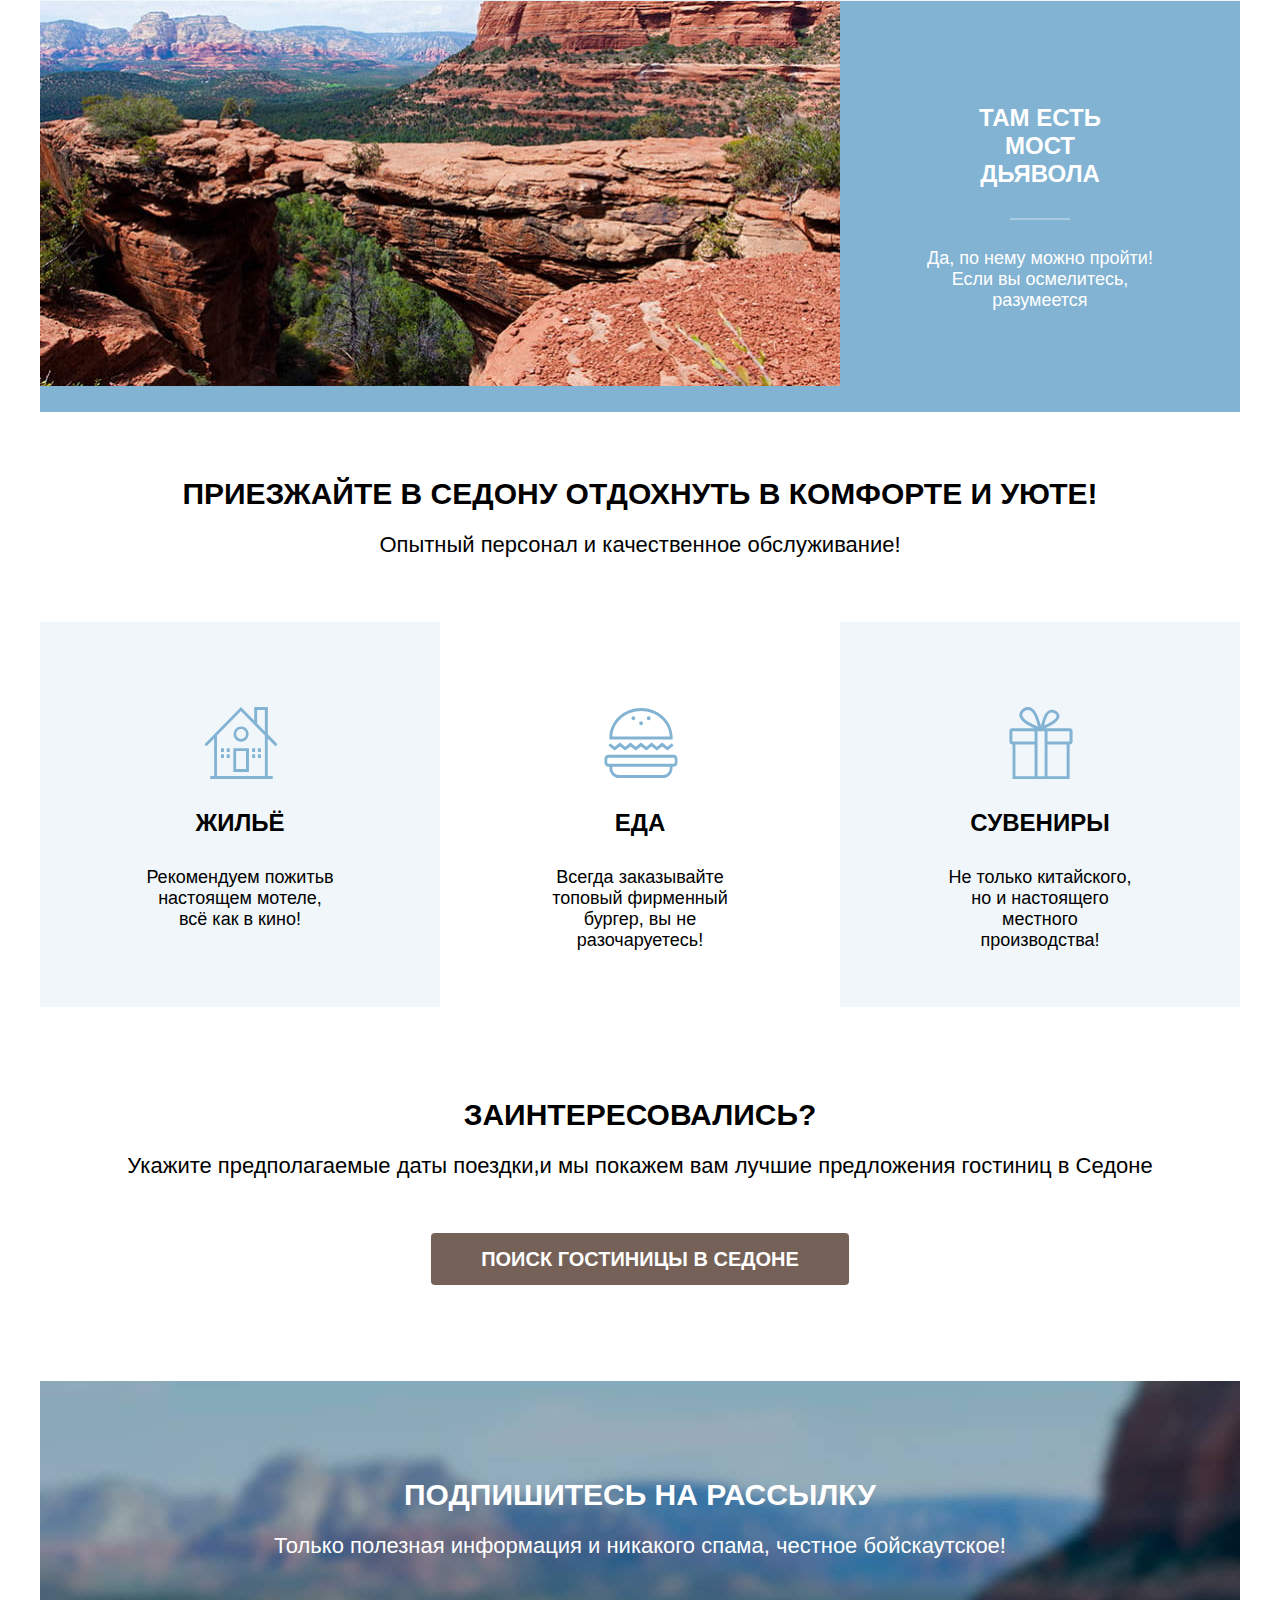
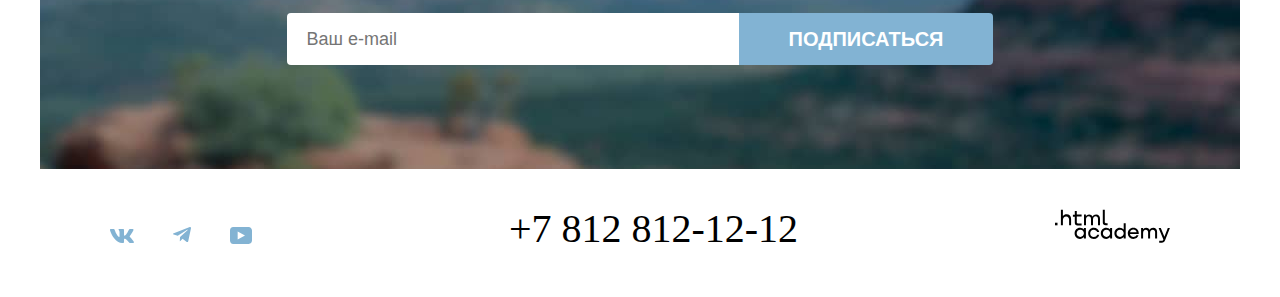
==== commit 8b84a34a: "Merge pull request #8 from Ecvidus/master" ====
--- a/index.html
+++ b/index.html
@@ -171,5 +171,65 @@
       </a>
   </div>
   </footer>
+  <div class="modal-container modal-container-close">
+    <div class="modal modal-auth">
+      <div class="modal-wrapper">
+        <h2 class="modal-title">поиск гостинницы в Седоне</h2>
+        <button class="close-button">
+          <svg class="close-button-icon" xmlns="http://www.w3.org/2000/svg" width="15" height="15" viewBox="0 0 15 15" fill="none">
+            <path d="M14.4905 1.78288L13.1982 0.49057L7.49048 6.19826L1.78279 0.49057L0.490479 1.78288L6.19817 7.49057L0.490479 13.1983L1.78279 14.4906L7.49048 8.78288L13.1982 14.4906L14.4905 13.1983L8.78279 7.49057L14.4905 1.78288Z" fill="black"/>
+          </svg>
+        </button>
+        <form class="modal-form" action="https://echo.htmlacademy.ru/">
+          <div class="field-group">
+            <label class="search-options" for="date-start">Дата заезда:</label>
+            <input class="field field-date" type="text" id="date-start" name="date-start" value="27 апреля 2020">
+            <span class="modal-error modal-error-start">Мы не можем отправить вас в прошлое</span>
+          </div>
+
+          <div class="field-group">
+            <label class="search-options" for="date-end">Дата выезда:</label>
+            <input class="field field-date" type="text" id="date-end" name="date-end" value="1 сентября 2023">
+            <span class="modal-error modal-error-end">На эти даты есть свободные номера. Пока есть</span>
+          </div>
+
+          <div class="modal-field-group">
+            <div class="field-group field-group-adult">
+              <label class="search-options counter-option" for="adult-quantity">Взрослые:</label>
+              <button class="less-people quantity-button" type="button">
+                <svg class="change-quantity-icon"xmlns="http://www.w3.org/2000/svg" width="14" height="2" viewBox="0 0 14 2" fill="none">
+                  <path d="M0 0L0 2L14 2V0L0 0Z" fill="#756157" fill-opacity="0.3"/>
+                </svg>
+
+              </button>
+              <input class="field field-people" type="number" id="adult-quantity" name="adult-quantity" max="99">
+              <button class="more-people quantity-button" type="button">
+                <svg class="change-quantity-icon" xmlns="http://www.w3.org/2000/svg" width="14" height="14" viewBox="0 0 14 14" fill="none">
+                  <path d="M14 6H8V0H6V6H0V8H6V14H8V8H14V6Z" fill="#756157" fill-opacity="0.3"/>
+                </svg>
+              </button>
+            </div>
+            <div class="field-group field-group-child">
+              <label class="search-options counter-option" for="child-quantity">Дети:</label>
+              <button class="less-people quantity-button" type="button">
+                <svg class="change-quantity-icon"xmlns="http://www.w3.org/2000/svg" width="14" height="2" viewBox="0 0 14 2" fill="none">
+                  <path d="M0 0L0 2L14 2V0L0 0Z" fill="#756157" fill-opacity="0.3"/>
+                </svg>
+              </button>
+              <input class="field field-people" type="number" id="child-quantity" name="child-quantity" value="2">
+              <button class="more-people quantity-button" type="button">
+                <svg class="change-quantity-icon" xmlns="http://www.w3.org/2000/svg" width="14" height="14" viewBox="0 0 14 14" fill="none">
+                  <path d="M14 6H8V0H6V6H0V8H6V14H8V8H14V6Z" fill="#756157" fill-opacity="0.3"/>
+                </svg>
+              </button>
+            </div>
+            <button class=" button send-modal-form" type="submit">
+              <span class="send-modal-form-text">Найти</span>
+            </button>
+          </div>
+        </form>
+      </div>
+    </div>
+  </div>
 </body>
 </html>
--- a/styles/styles.css
+++ b/styles/styles.css
@@ -46,7 +46,7 @@
 
 .favorites-counter{
   position: absolute;
-  color: white;
+  color: #FFFFFF;
   font-size: 10px;
   font-style: normal;
   text-align: center;
@@ -56,22 +56,6 @@
   right: 9px;
   z-index: 3;
 }
-
-/* .green-circle::before{
-  position: absolute;
-  content:"12";
-  top: 17px;
-  right: 0;
-  left:19px;
-  bottom: 10px;
-  color: white;
-  font-size: 10px;
-  font-style: normal;
-  text-align: center;
-  font-weight: 400;
-  line-height: 10px;
-  z-index: 1;
-} */
 
 .green-circle::after{
   position: absolute;
@@ -122,7 +106,7 @@
 .navigation-button{
   vertical-align: none;
   width: 160px;
-  color: white;
+  color: #FFFFFF;
   background-color: #756157;
   border-radius:4px;
 
@@ -293,7 +277,7 @@
 }
 
 .advantages-list-with-icons .advantages-item:nth-child(even){
-  background-color: white;
+  background-color: #FFFFFF;
 }
 
 
@@ -341,7 +325,7 @@
 
 
 .search-button{
-  color: #fff;
+  color: #FFFFFF;
   font-size: 20px;
   line-height: 36px;
   text-transform: uppercase;
@@ -365,24 +349,21 @@
 
 .subscribe-button:hover,
 .button-filter-apply:hover,
-.card-button-favorites:hover,
-.pagination-link:hover{
+.card-button-favorites:hover{
   background-color: #68A2CA;
   outline: none;
 }
 
 .subscribe-button:focus,
 .button-filter-apply:focus,
-.card-button-favorites:focus,
-.pagination-link:focus{
+.card-button-favorites:focus{
   background-color: #68A2CA;
   outline: none;
 }
 
 .subscribe-button:active,
 .button-filter-apply:active,
-.card-button-favorites:active,
-.pagination-link:active{
+.card-button-favorites:active{
   background-color: #82B3D3;
   color: #FFFFFF4D;
   outline: none;
@@ -424,7 +405,7 @@
 }
 
 .subscribe{
-  background-color: grey;
+  background-color: #FFFFFF;
   background-image: url("../images/index-main/subscribe-background.jpg");
   background-repeat: no-repeat;
   background-size: 100% auto;
@@ -480,7 +461,7 @@
   position: relative;
   height: 4px;
   top: 10px;
-  background-color: grey;
+  background-color: rgba(255, 255, 255, 0.3);
   border-radius: 2px;
 }
 
@@ -497,8 +478,8 @@
   position: absolute;
   width: 20px;
   height: 20px;
-  background: #ffffff;
-  border: 2px solid white;
+  background: #FFFFFF;
+  border: 2px solid #FFFFFF;
   border-radius: 30%;
   cursor: pointer;
 }
@@ -547,7 +528,7 @@
 
 .filter-field{
   border: none;
-  background-color: white;
+  background-color: #FFFFFF;
   padding: 12px 20px;
   width: 143px;
   box-sizing: border-box;
@@ -637,7 +618,7 @@
   left: 2px;
   width: 20px;
   height: 20px;
-  background-color:white;
+  background-color:#FFFFFF;
   border-radius: 4px;
 }
 
@@ -672,8 +653,7 @@
   content: "";
 }
 
-.control:hover,
-.contrlol:active{
+.control:hover{
   opacity: 0.6;
 }
 
@@ -681,11 +661,12 @@
   outline: 3px solid #83B3D3;
 }
 
-.control:disabled{
-  opacity: 0.4;
-}
-
-.cotalog-filter-item{
+.control:active{
+  opacity: 0.3;
+}
+
+
+.catalog-filter-item{
   margin-bottom: 16px;
 }
 
@@ -757,7 +738,7 @@
   line-height: 23px;
 }
 .button-filter-apply{
-  color: white;
+  color: #FFFFFF;
   height: 36px;
   padding: 8px 50px;
   background-color: #82B3D3;
@@ -768,7 +749,7 @@
 .button-filter-reset{
   padding: 8px 50px;
   border-radius: 4px;
-  color:white;
+  color:#FFFFFF;
   background-color: rgba(28,28,28,0);
 }
 
@@ -790,7 +771,7 @@
 }
 .catalog{
   padding-top: 50px;
-
+  padding-bottom: 60px;
 }
 .catalog-title{
   padding: auto 0;
@@ -895,17 +876,38 @@
 
 .pagination-link{
   display: block;
-  box-sizing: border-box;
-  width: 60px;
-  height: 60px;
   padding: 12px 24px;
   line-height: 36px;
   font-weight: 700;
-  color: #ffffff;
+  color: #FFFFFF;
   background-color: #82B3D3;
   text-decoration: none;
   font-size: 20px;
   border-radius: 4px;
+  border: 1px solid transparent;
+  border-color: white;
+}
+
+.pagination-link:hover,
+.pagination-link:focus{
+  background-color: #68A2CA;
+  border: 1px solid #82B3D3;
+}
+
+.pagination-link:active{
+  color: rgba(255, 255, 255, 0.3);
+  border-color: #FFFFFF;
+}
+
+.pagination-current{
+  background-color: #F2F2F2;
+}
+
+.pagination-current:hover,
+.pagination-current:focus,
+.pagination-current:active{
+  background-color: #F2F2F2;
+  border: 1px solid #FFFFFF;
 }
 
 .more-pages-link:active,
@@ -913,8 +915,9 @@
 .more-pages-link:focus,
 .more-pages-link:disabled,
 .more-pages-link{
-  color: black;
-  background-color: white;
+  color: #000;
+  background-color: #FFFFFF;
+  border: 1px solid #FFFFFF;
 }
 
 
@@ -962,7 +965,7 @@
 }
 
 .footer-logo{
-  fill: black;
+  fill: #000;;
 }
 
 .footer-logo:hover,
@@ -1002,14 +1005,14 @@
   width: 142px;
 }
 
-.social-icon:hover,
-.social-icon:focus{
+.social-link:hover .social-icon,
+.social-link:focus .social-icon{
   fill: #68A2CA;
 
 }
 
-.social-icon:active{
-  fill: #68A2CA4D;
+.social-link:active .social-icon{
+  fill: rgba(104, 162, 202, 0.3)
 
 }
 
@@ -1103,11 +1106,11 @@
 }
 
 .current-view{
-  border: 2px solid black;
+  border: 2px solid #000;
 }
 
 .view-link:hover{
-  border-color: black
+  border-color: #000;
 }
 
 .view-link:focus{
@@ -1115,7 +1118,7 @@
 }
 
 .view-link:active{
-  border-color: black
+  border-color: #000;
 }
 
 .view-icon{
@@ -1152,6 +1155,7 @@
   font-size: 18px;
   font-weight: 400;
   line-height: 21px;
+  color: #333333;
 
 }
 
@@ -1166,7 +1170,7 @@
 
 .select-control:disabled{
   border-color: #E5E5E5;
-  color: #0000004D;
+  color: rgba(0, 0, 0, 0.3)
 }
 
 
@@ -1182,3 +1186,215 @@
 .select-menu{
   margin-left: auto;
 }
+
+
+.modal-container{
+  position: fixed;
+  top: 0;
+  left: 0;
+  display: flex;
+  width: 100%;
+  height: 100%;
+  background-color: rgba(242, 242, 242, 0.8)
+}
+
+.modal{
+  position: relative;
+  margin: auto;
+  background-color: #ffffff;
+  border-radius: 30px;
+}
+
+.modal-auth {
+  width: 717px;
+}
+
+/* Chrome, Safari, Edge, Opera */
+input::-webkit-outer-spin-button,
+input::-webkit-inner-spin-button {
+  -webkit-appearance: none;
+  margin: 0;
+}
+
+/* Firefox */
+input[type=number] {
+  -moz-appearance:textfield;
+}
+
+.field{
+  color: #000000;
+  width: 440px;
+  font-size: 18px;
+  font-style: normal;
+  font-weight: 700;
+  line-height: 24px;
+  background-color: #F2F2F2;
+  border: none;
+  padding: 12px 20px;
+  box-sizing: border-box;
+  border-radius: 4px;
+}
+
+.modal-error-start{
+  margin-left: auto;
+  margin-right: 140px;
+  color: #FF5757;
+  font-family: PT Sans;
+  font-size: 16px;
+}
+
+.modal-error-end{
+  margin-right: 89px;
+  margin-left: auto;
+  color: #333333;
+  font-size: 16px;
+  font-weight: 400;
+}
+
+.field-people{
+
+  padding: 14px 0;
+  width: 31px;
+  text-align: center;
+  font-family: PT Sans;
+  font-size: 18px;
+  font-style: normal;
+  font-weight: 700;
+  line-height: 20px; /* 111.111% */
+  height:48px;
+  border-radius: 0;
+  border: none;
+  outline: none;
+}
+
+.modal-title{
+  display: inline-block;
+  padding: 0;
+  margin: 0 0 64px 0;
+  color: #000000;
+  font-size: 30px;
+  font-style: normal;
+  font-weight: 700;
+  line-height: 36px;
+  text-transform: uppercase;
+}
+
+.search-options{
+  color: #000000;
+  font-size: 20px;
+  font-weight: 700;
+  line-height: 24px;
+  text-transform: capitalize;
+  margin-right: auto;
+
+}
+
+
+.modal-wrapper{
+  padding: 64px 70px;
+}
+
+.field-group{
+  justify-content: space-between;
+  flex-wrap: wrap;
+  align-items: baseline;
+  display: flex;
+  margin-bottom: 23px;
+  border: none;
+}
+
+
+.modal-field-group{
+  display: flex;
+  justify-content: space-between;
+  flex-wrap: wrap;
+}
+
+.quantity-button{
+  padding: 0;
+  box-sizing: border-box;
+  width: 40px;
+  height: 48px;
+  border: none;
+  border-radius: 4px 0 0 4px;
+  background-color: #F2F2F2;
+
+}
+
+/* .less-people::after{
+  position: relative;
+  display: block;
+  margin: auto;
+  width: 14px;
+  height: 2px;
+  background-color: rgba(117, 97, 87, 0.3);
+  content: "";
+} */
+.more-people{
+  border-radius: 0 4px 4px 0;
+}
+
+.field-group-adult{
+  justify-content: space-around;
+  align-items: center;
+  margin-bottom: 0;
+}
+
+.field-group-child{
+  align-items: center;
+  margin-bottom: 0;
+}
+
+.counter-option{
+  margin-right: 46px;
+}
+
+
+.field-group:nth-child(3){
+  margin-bottom: 46px;
+}
+
+.send-modal-form{
+  width: 577px;
+  padding: 18px 77px;
+  border-radius: 10px;
+  background: #83B3D3;
+  color: #FFFFFF;
+  text-align: center;
+  font-size: 20px;
+  line-height: 24px;
+  text-transform: uppercase;
+  margin-top: 46px;
+}
+
+.change-quantity-icon{
+  display: block;
+  margin: auto;
+
+}
+
+.close-button-icon{
+  display: block;
+  margin: auto;
+}
+
+
+.close-button{
+  margin-right: -18px;
+  margin-left: 105px;
+  width: 52px;
+  height: 52px;
+  border: none;
+  border-radius: 50%;
+  box-sizing: border-box;
+  background-color: #F2F2F2;
+}
+
+.close-button:hover{
+  background-color: #68A2CA;
+}
+
+
+.modal-error{
+  margin-top: 2px;
+}
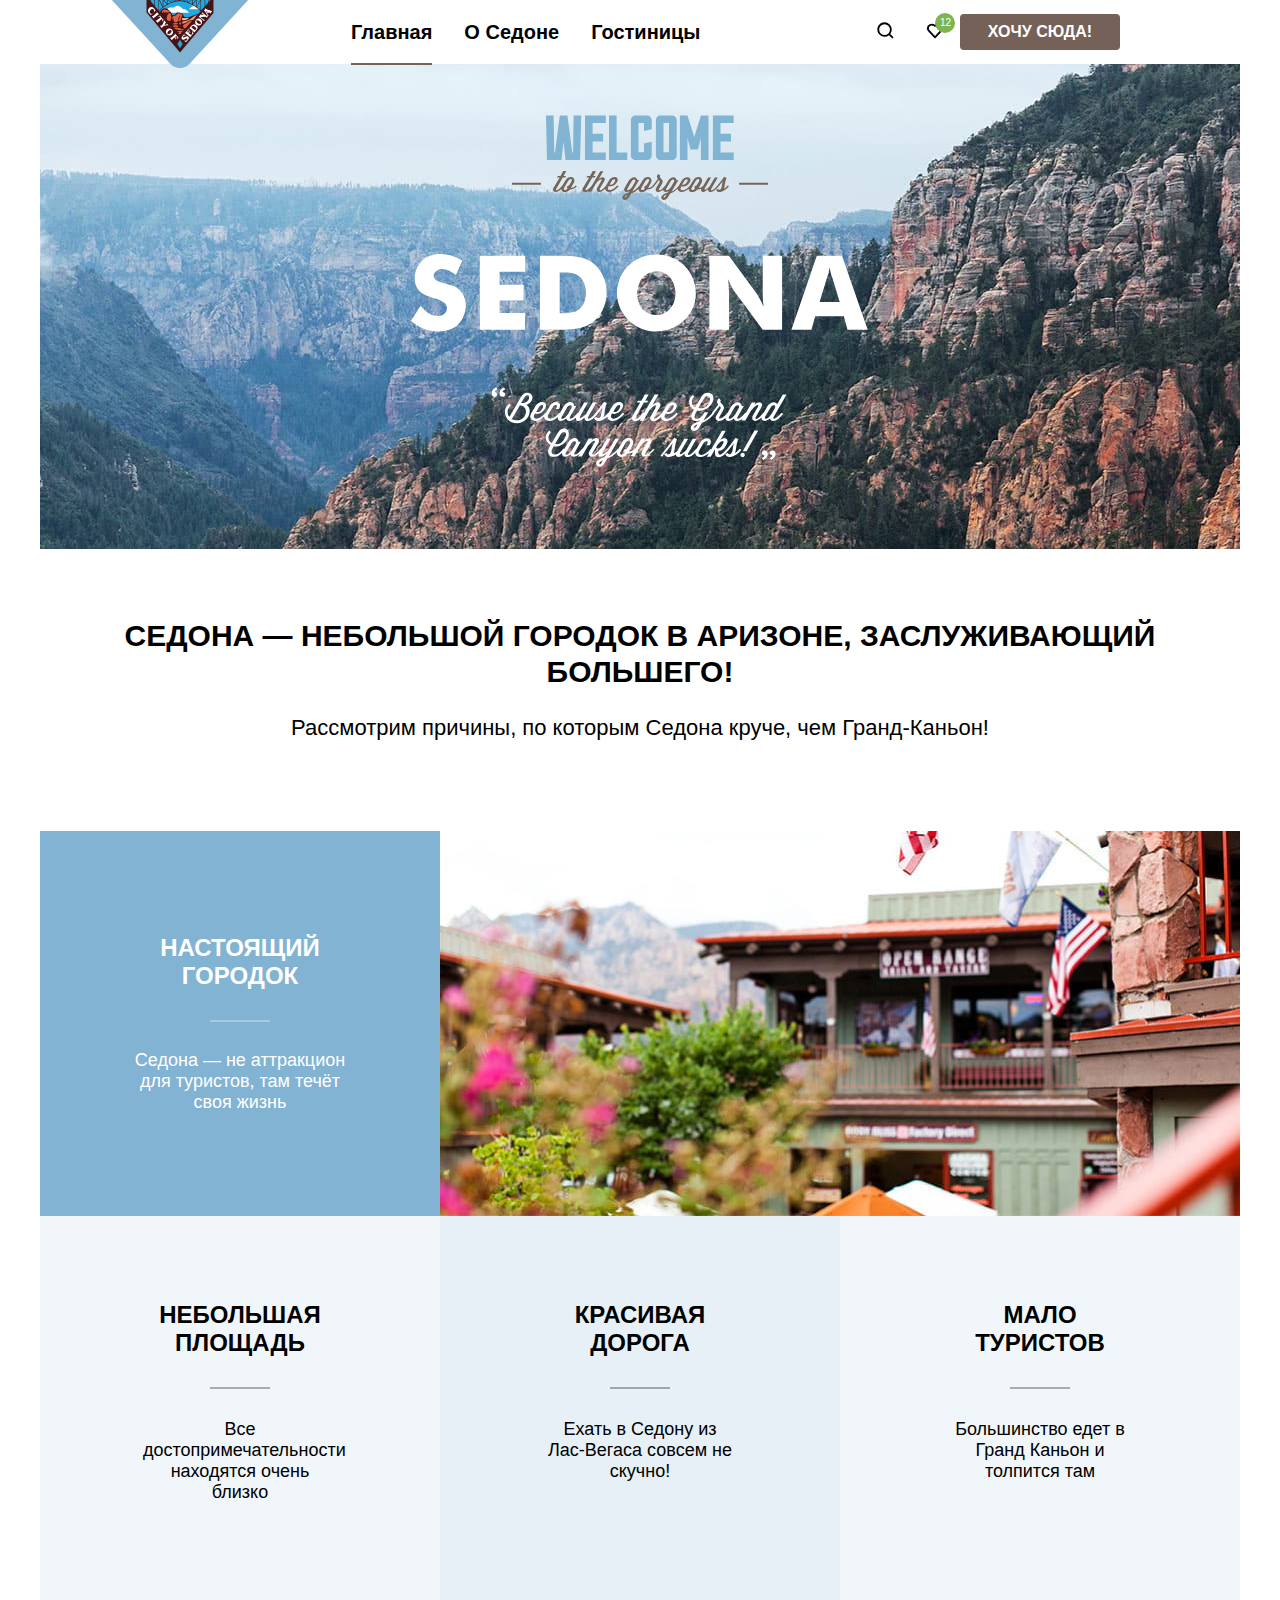
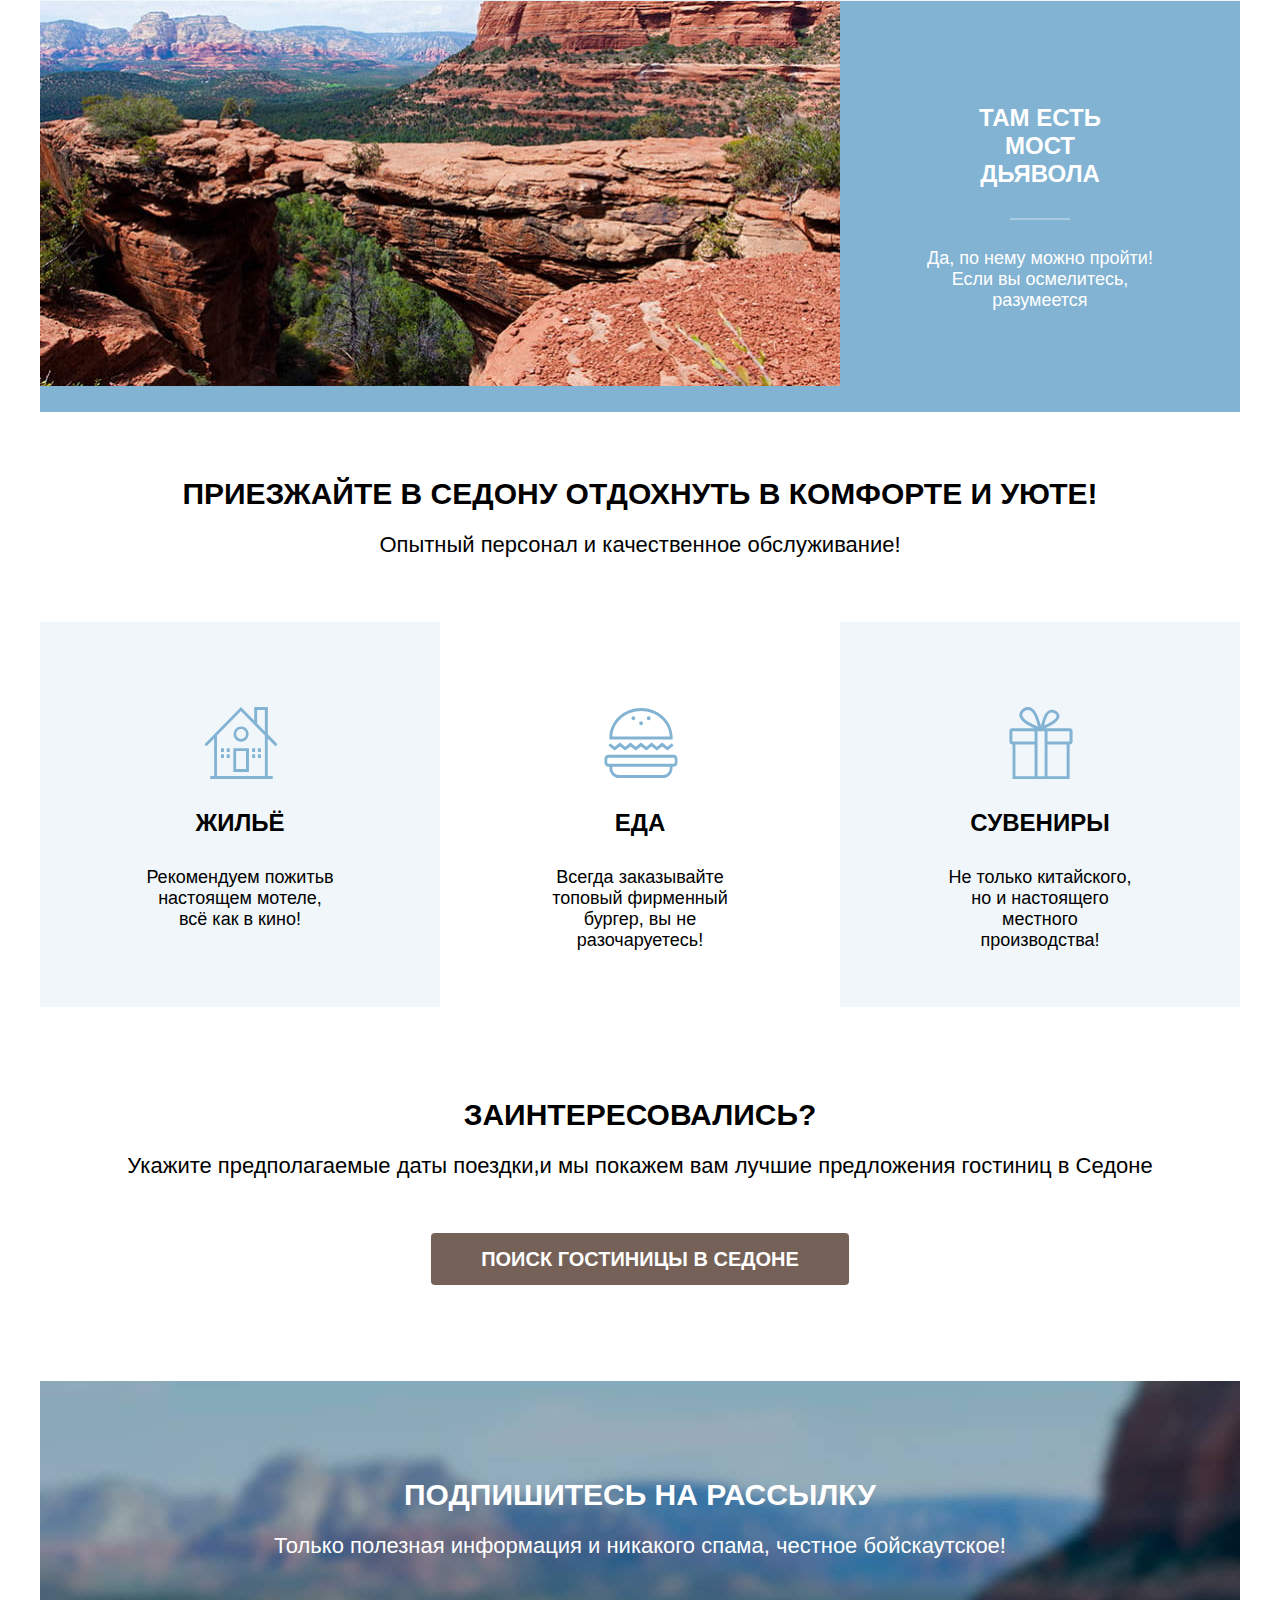
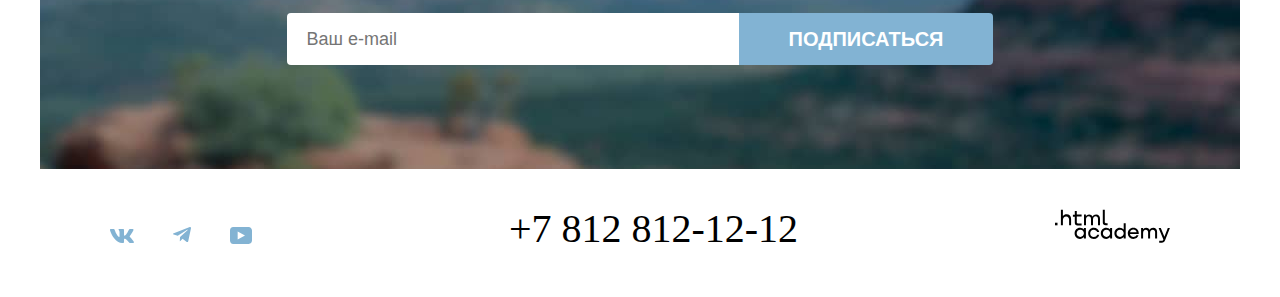
==== commit cd5d3f72: "ДЗ Попапы, слайдеры, формы" ====
--- a/index.html
+++ b/index.html
@@ -174,7 +174,7 @@
   <div class="modal-container modal-container-close">
     <div class="modal modal-auth">
       <div class="modal-wrapper">
-        <h2 class="modal-title">поиск гостинницы в Седоне</h2>
+        <h2 class="modal-title">поиск гостиницы в Седоне</h2>
         <button class="close-button">
           <svg class="close-button-icon" xmlns="http://www.w3.org/2000/svg" width="15" height="15" viewBox="0 0 15 15" fill="none">
             <path d="M14.4905 1.78288L13.1982 0.49057L7.49048 6.19826L1.78279 0.49057L0.490479 1.78288L6.19817 7.49057L0.490479 13.1983L1.78279 14.4906L7.49048 8.78288L13.1982 14.4906L14.4905 13.1983L8.78279 7.49057L14.4905 1.78288Z" fill="black"/>
@@ -183,13 +183,13 @@
         <form class="modal-form" action="https://echo.htmlacademy.ru/">
           <div class="field-group">
             <label class="search-options" for="date-start">Дата заезда:</label>
-            <input class="field field-date" type="text" id="date-start" name="date-start" value="27 апреля 2020">
+            <input class="field field-date" type="text" id="date-start" name="date-start" value="27 апреля 2020" placeholder="Укажите дату">
             <span class="modal-error modal-error-start">Мы не можем отправить вас в прошлое</span>
           </div>
 
           <div class="field-group">
             <label class="search-options" for="date-end">Дата выезда:</label>
-            <input class="field field-date" type="text" id="date-end" name="date-end" value="1 сентября 2023">
+            <input class="field field-date" type="text" id="date-end" name="date-end" value="1 сентября 2023" placeholder="Укажите дату">
             <span class="modal-error modal-error-end">На эти даты есть свободные номера. Пока есть</span>
           </div>
 
@@ -197,30 +197,58 @@
             <div class="field-group field-group-adult">
               <label class="search-options counter-option" for="adult-quantity">Взрослые:</label>
               <button class="less-people quantity-button" type="button">
-                <svg class="change-quantity-icon"xmlns="http://www.w3.org/2000/svg" width="14" height="2" viewBox="0 0 14 2" fill="none">
-                  <path d="M0 0L0 2L14 2V0L0 0Z" fill="#756157" fill-opacity="0.3"/>
-                </svg>
-
+                <div class="quantity-icon-wrapper">
+                  <svg class="change-quantity-icon"xmlns="http://www.w3.org/2000/svg" width="14" height="2" viewBox="0 0 14 2" fill="none">
+                    <path d="M0 0L0 2L14 2V0L0 0Z"/>
+                  </svg>
+                </div>
               </button>
               <input class="field field-people" type="number" id="adult-quantity" name="adult-quantity" max="99">
               <button class="more-people quantity-button" type="button">
-                <svg class="change-quantity-icon" xmlns="http://www.w3.org/2000/svg" width="14" height="14" viewBox="0 0 14 14" fill="none">
-                  <path d="M14 6H8V0H6V6H0V8H6V14H8V8H14V6Z" fill="#756157" fill-opacity="0.3"/>
-                </svg>
+                <div class="quantity-icon-wrapper">
+                  <svg class="change-quantity-icon plus-icon" xmlns="http://www.w3.org/2000/svg" width="14" height="14" viewBox="0 0 14 14" fill="none">
+                    <path d="M14 6H8V0H6V6H0V8H6V14H8V8H14V6Z"/>
+                  </svg>
+                </div>
+
               </button>
             </div>
             <div class="field-group field-group-child">
               <label class="search-options counter-option" for="child-quantity">Дети:</label>
+              <div class="popover-label">
+                <svg class="popover-label-icon" xmlns="http://www.w3.org/2000/svg" width="2" height="12" viewBox="0 0 2 12" fill="none">
+                  <path fill-rule="evenodd" clip-rule="evenodd" d="M0 0H2V2H0V0ZM2 12H0V3H2V12Z" fill="#FFFFFF"/>
+                </svg>
+              </div>
+              <div class="popover popover-close">
+                <svg class="popover-tringle-icon" xmlns="http://www.w3.org/2000/svg" width="19" height="9" viewBox="0 0 19 9" fill="#333333">
+                  <g clip-path="url(#clip0_91471_83)">
+                    <path d="M9.5 0L19 9H0L9.5 0Z" fill="#333333"/>
+                  </g>
+                  <defs>
+                    <clipPath id="clip0_91471_83">
+                      <rect width="19" height="9" fill="#333333"/>
+                    </clipPath>
+                  </defs>
+                </svg>
+                <p class="popover-text">
+                  Укажите количество детей, которые будут с вами, возраст которых от 6 до 18 лет. Дети до 6 лет размещаются бесплатно.
+                </p>
+              </div>
               <button class="less-people quantity-button" type="button">
-                <svg class="change-quantity-icon"xmlns="http://www.w3.org/2000/svg" width="14" height="2" viewBox="0 0 14 2" fill="none">
-                  <path d="M0 0L0 2L14 2V0L0 0Z" fill="#756157" fill-opacity="0.3"/>
-                </svg>
+                <div class="quantity-icon-wrapper">
+                  <svg class="change-quantity-icon"xmlns="http://www.w3.org/2000/svg" width="14" height="2" viewBox="0 0 14 2" fill="none">
+                    <path d="M0 0L0 2L14 2V0L0 0Z"/>
+                  </svg>
+                </div>
               </button>
               <input class="field field-people" type="number" id="child-quantity" name="child-quantity" value="2">
               <button class="more-people quantity-button" type="button">
-                <svg class="change-quantity-icon" xmlns="http://www.w3.org/2000/svg" width="14" height="14" viewBox="0 0 14 14" fill="none">
-                  <path d="M14 6H8V0H6V6H0V8H6V14H8V8H14V6Z" fill="#756157" fill-opacity="0.3"/>
-                </svg>
+                <div class="quantity-icon-wrapper">
+                  <svg class="change-quantity-icon plus-icon" xmlns="http://www.w3.org/2000/svg" width="14" height="14" viewBox="0 0 14 14" fill="none">
+                    <path d="M14 6H8V0H6V6H0V8H6V14H8V8H14V6Z"/>
+                  </svg>
+                </div>
               </button>
             </div>
             <button class=" button send-modal-form" type="submit">
--- a/styles/styles.css
+++ b/styles/styles.css
@@ -1233,6 +1233,7 @@
   padding: 12px 20px;
   box-sizing: border-box;
   border-radius: 4px;
+  font-family: inherit;
 }
 
 .modal-error-start{
@@ -1252,7 +1253,6 @@
 }
 
 .field-people{
-
   padding: 14px 0;
   width: 31px;
   text-align: center;
@@ -1260,7 +1260,7 @@
   font-size: 18px;
   font-style: normal;
   font-weight: 700;
-  line-height: 20px; /* 111.111% */
+  line-height: 20px;
   height:48px;
   border-radius: 0;
   border: none;
@@ -1318,18 +1318,43 @@
   border: none;
   border-radius: 4px 0 0 4px;
   background-color: #F2F2F2;
-
-}
-
-/* .less-people::after{
-  position: relative;
-  display: block;
+}
+
+.change-quantity-icon{
+  display: block;
+  padding: 9px 3px;
+  fill: rgba(117, 97, 87, 0.3);
+}
+
+.plus-icon{
+  padding: 3px;
+}
+
+.quantity-button:hover .change-quantity-icon{
+  fill: #000000;
+}
+
+.quantity-button:focus .quantity-icon-wrapper{
+  fill: #000000;
+  outline: 3px solid #82B3D3;
+  border-radius: 4px;
+}
+
+.quantity-button:active .change-quantity-icon{
+  fill: rgba(117, 97, 87, 0.3);
+}
+
+.quantity-button:active .quantity-icon-wrapper{
+  outline: none;
+  border-radius: 0;
+}
+
+.quantity-icon-wrapper{
+  height: 20px;
+  width: 20px;
   margin: auto;
-  width: 14px;
-  height: 2px;
-  background-color: rgba(117, 97, 87, 0.3);
-  content: "";
-} */
+  box-sizing: border-box;
+}
 .more-people{
   border-radius: 0 4px 4px 0;
 }
@@ -1341,12 +1366,17 @@
 }
 
 .field-group-child{
+  position: relative;
   align-items: center;
   margin-bottom: 0;
 }
 
 .counter-option{
   margin-right: 46px;
+}
+
+.field-group-child .counter-option{
+  margin-right: 10px;
 }
 
 
@@ -1367,21 +1397,33 @@
   margin-top: 46px;
 }
 
-.change-quantity-icon{
+
+.close-button-icon{
   display: block;
   margin: auto;
-
-}
-
-.close-button-icon{
-  display: block;
-  margin: auto;
+}
+
+.close-button:hover{
+  background-color: #E6E6E6;
+}
+
+.close-button:focus{
+  outline: 3px solid #83B3D3;
+  background-color: #E6E6E6;
+}
+
+.close-button:active{
+  outline: none;
+}
+
+.close-button:active .close-button-icon{
+  opacity: 0.3;
 }
 
 
 .close-button{
   margin-right: -18px;
-  margin-left: 105px;
+  margin-left: 124px;
   width: 52px;
   height: 52px;
   border: none;
@@ -1390,11 +1432,79 @@
   background-color: #F2F2F2;
 }
 
-.close-button:hover{
+.send-modal-form:hover,
+.send-modal-form:focus{
   background-color: #68A2CA;
+}
+
+.send-modal-form:active .send-modal-form-text{
+  opacity: 0.3;
 }
 
 
 .modal-error{
   margin-top: 2px;
 }
+.field-date::placeholder{
+  opacity: 0.6;
+  font-family: PT Sans;
+  font-size: 18px;
+  font-weight: 700;
+  line-height: 24px;
+}
+
+.field-date:hover{
+ background-color: #E6E6E6;
+}
+
+.field-date:focus{
+  background-color: #E6E6E6;
+  outline: 3px solid #83B3D3;
+}
+
+.popover-label{
+  width: 26px;
+  height: 26px;
+  margin-right: 46px;
+  background-color: #83B3D3;
+  border-radius: 50%;
+}
+
+.popover-label-icon{
+  margin: 7px 12px;
+}
+
+.popover{
+
+  width: 256px;
+  color:#FFFFFF;
+  position: absolute;
+  background-color: #333333;
+  padding: 15px 18px 18px 22px;
+  border-radius: 10px;
+  box-shadow: 0 15px 30px 0 rgba(0, 0, 0, 0.30);
+  box-sizing: border-box;
+  top: 53px;
+  right: 45px
+}
+
+.popover-text{
+  width: 216px;
+  margin: 0;
+  font-size: 16px;
+  line-height: 20px;
+}
+
+
+.popover-tringle-icon{
+  display: block;
+  margin: -23px auto 15px auto;
+}
+
+.modal-container-close{
+  display: none;
+}
+
+.popover-close{
+  display: none;
+}
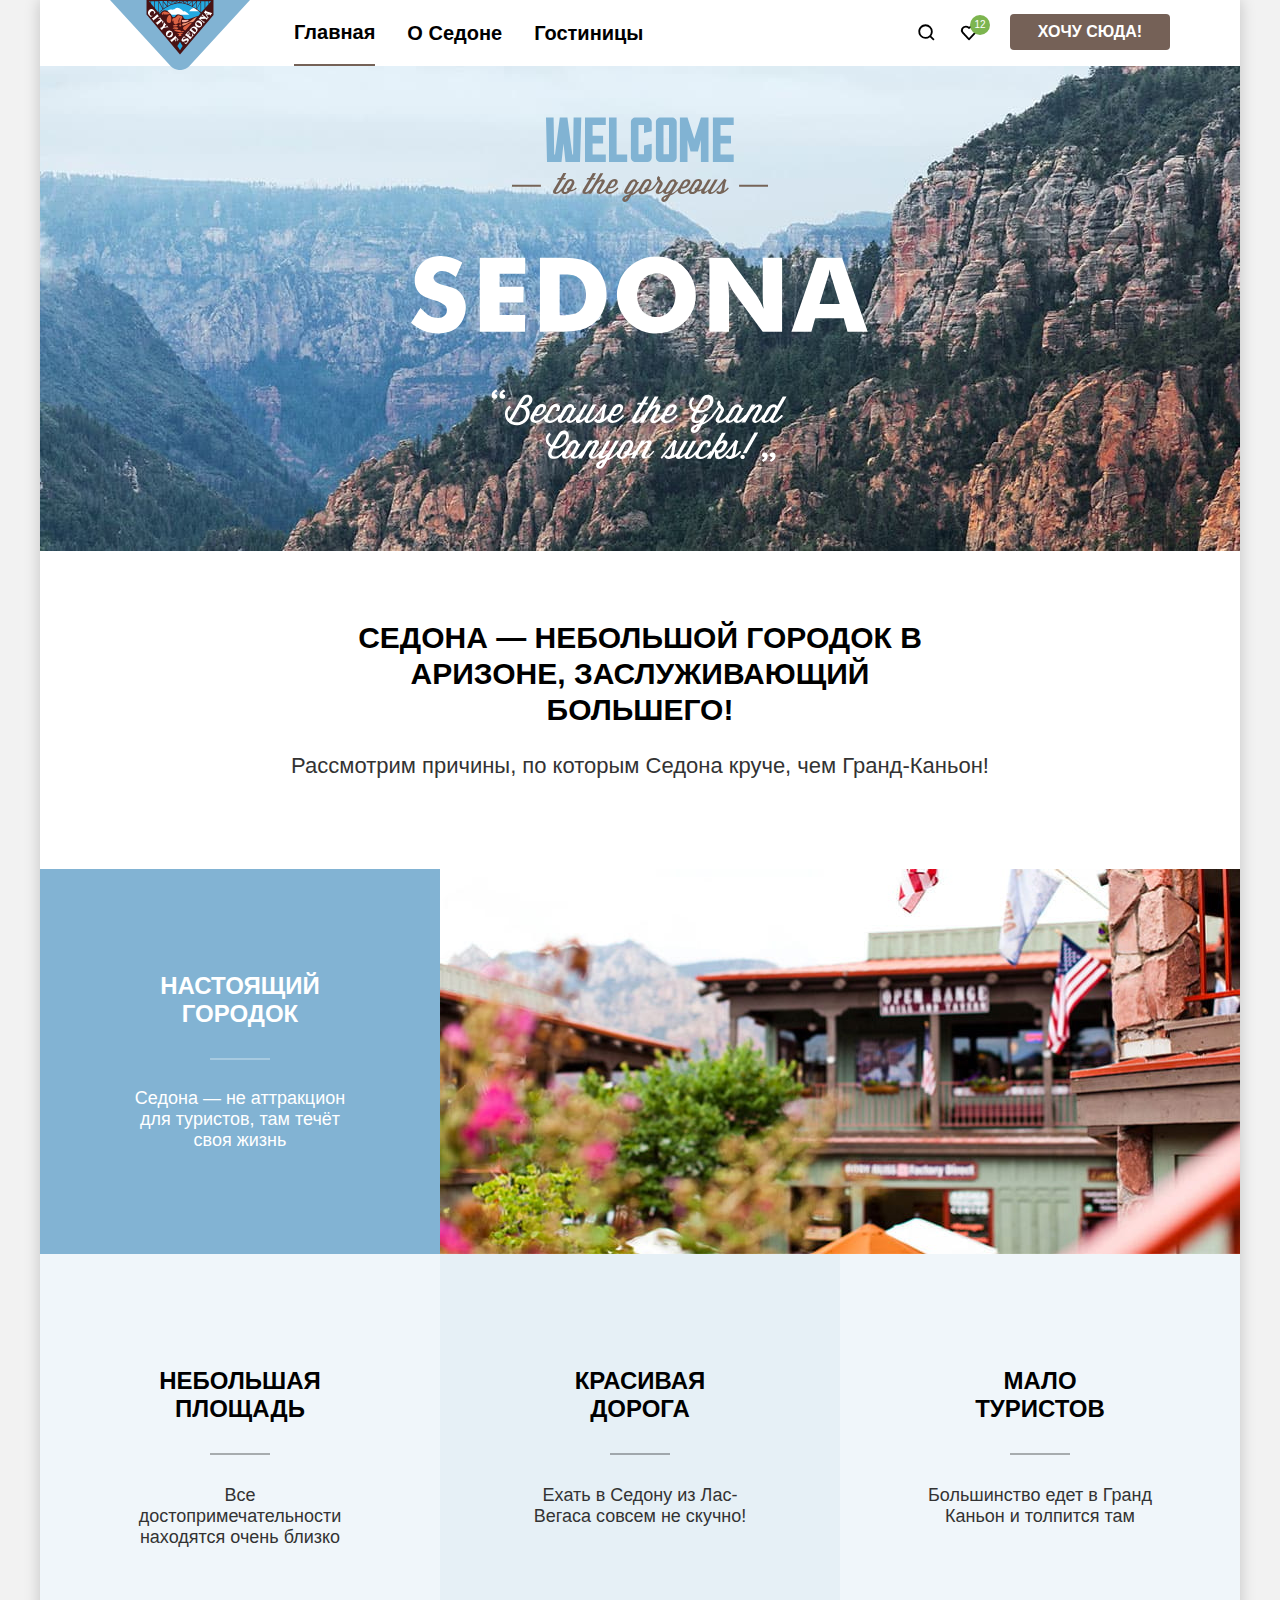
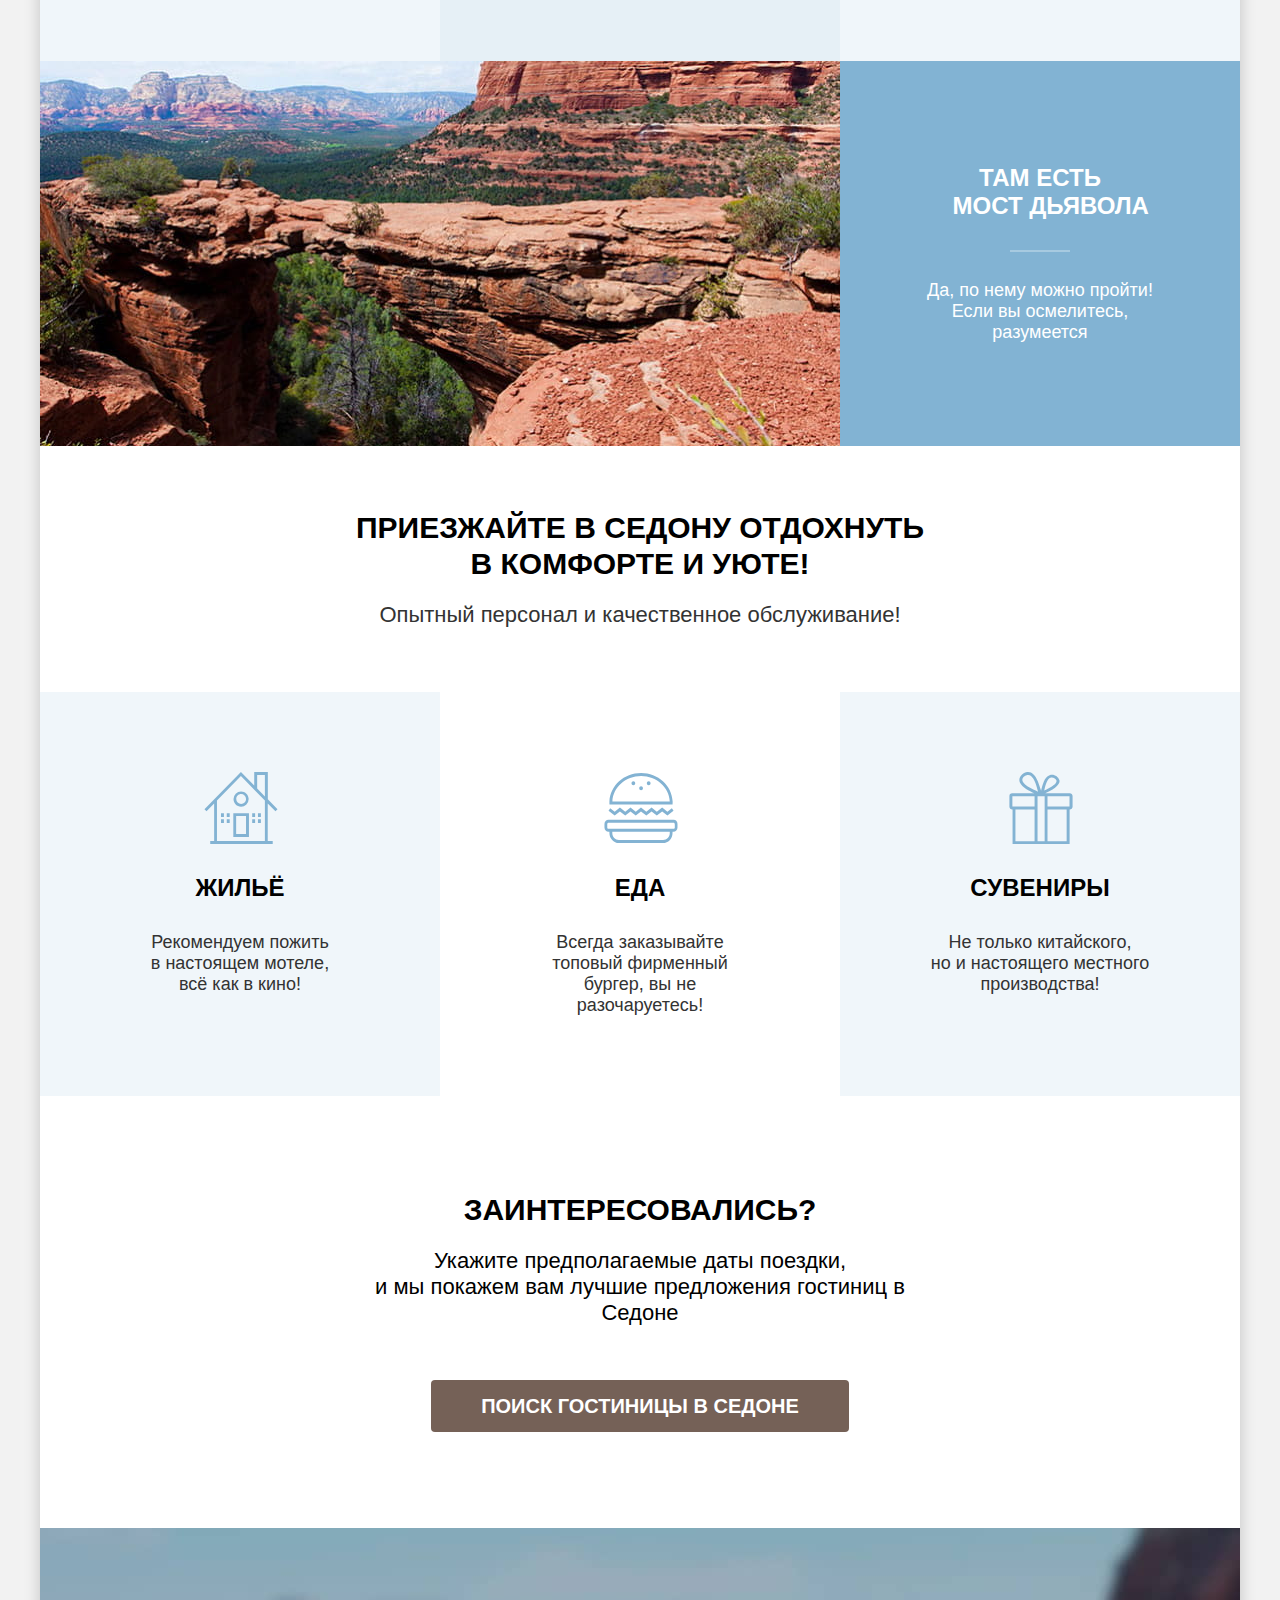
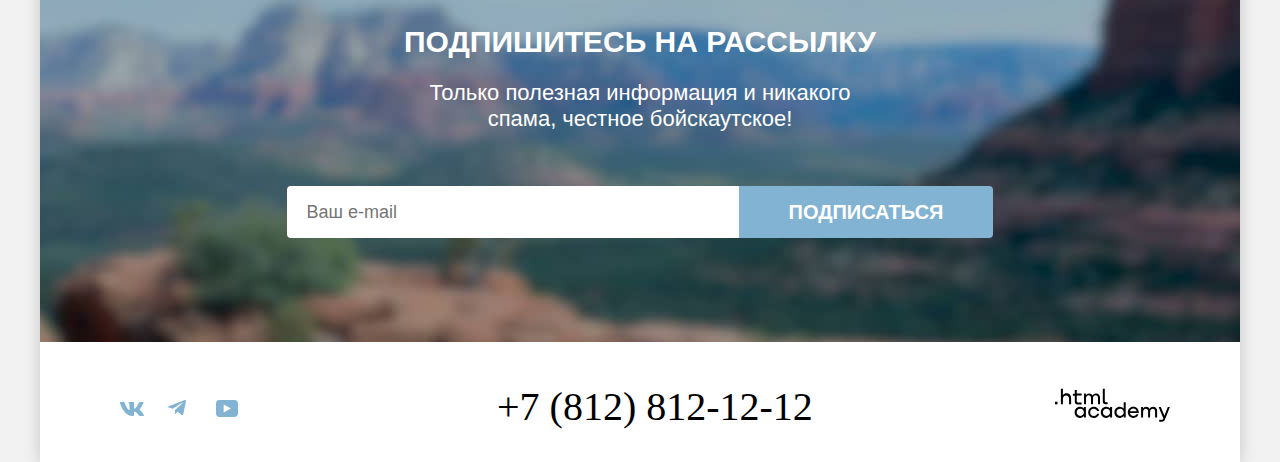
==== commit e8876587: "правки" ====
--- a/index.html
+++ b/index.html
@@ -5,257 +5,282 @@
   <meta name="viewport" content="width=device-width, initial-scale=1.0">
   <title>Sedona</title>
   <link rel="stylesheet" href="styles/styles.css">
+  <link rel="icon" href="/images/favicon.png" type="image/x-icon">
 </head>
 <body>
-  <header class="page-header">
-    <nav class="navigation">
-      <a class="navigation-link-logo" href="index.html">
-        <img class="navigation-logo" src="images/header/logo_nav.svg" alt="Логотип города Седона" width="140" height="70">
-      </a>
-      <ul class="navigation-list">
-        <li class="navigation-item">
-          <a class="navigation-link nav-underline" href="index.html">Главная</a>
-        </li>
-        <li class="navigation-item">
-          <a class="navigation-link" href="#">О Седоне</a>
-        </li>
-        <li class="navigation-item">
-          <a class="navigation-link " href="catalog.html">Гостиницы</a>
-        </li>
-      </ul>
-      <ul class="navigation-list navigation-user">
-        <li class="navigation-item">
-          <a class="navigation-link"   href="#" aria-label="Переход на страницу поиска гостиницы">
-            <img class="navigation-icon"  src="images/header/search-icon.svg" alt="Иконка в виде лупы" width="18" height="18">
-          </a>
-        </li>
-        <li class="navigation-item green-circle">
-          <a class="navigation-link" href="#" aria-label="Переход на страницу с избранными отелями">
-            <img class="navigation-icon" src="images/header/heart-icon.svg" alt="Иконка в виде сердца" width="18" height="17">
-            <span class="favorites-counter">12</span>
-          </a>
-        </li>
-        <li class="navigation-item">
-          <button class="button navigation-button" type="button" >Хочу сюда!</button>
-        </li>
-      </ul>
-    </nav>
-  </header>
-  <main class="main-container main-index">
-    <section class="hero">
-      <h1 class="visually-hidden">
-        Sedona
-      </h1>
-      <img class="hero-logo" src="images/index-main/hero.svg" alt="Welcome to the gorgeous Sedona 'Because th Grand Canyon sucks!'">
-    </section>
-
-
-    <section class="advantages">
-      <h2 class="advantages-title">Седона — небольшой городок в Аризоне, заслуживающий большего!</h2>
-      <p class="advantages-subtitle">Рассмотрим причины, по которым Седона круче, чем Гранд-Каньон!</p>
-
-      <ul class="advantages-list">
-        <li class="advantages-item-with-pic">
-          <div class="advantages-item-content">
-            <h3 class="advantages-item-title advantages-item-extra">Настоящий городок</h3>
-            <p class="advantages-item-text advantages-item-extra">Седона — не аттракцион для туристов, там течёт своя жизнь</p>
-          </div>
-          <img class="advantages-pic-1" src="images/index-main/advantages-1.jpg" alt="Фото придорожного мотеля" width="800" height="385">
-        </li>
-        <li class="advantages-item">
-          <h3 class="advantages-item-title">Небольшая площадь</h3>
-          <p class="advantages-item-text">Все достопримечательности находятся очень близко</p>
-        </li>
-        <li class="advantages-item">
-          <h3 class="advantages-item-title">Красивая дорога</h3>
-          <p class="advantages-item-text">Ехать в Седону из Лас-Вегаса совсем не скучно!</p>
-        </li>
-        <li class="advantages-item">
-          <h3 class="advantages-item-title">Мало туристов</h3>
-          <p class="advantages-item-text">Большинство едет в Гранд Каньон и толпится там</p>
-        </li>
-        <li class="advantages-item-with-pic">
-          <img class="advanatages-pic-2" src="images/index-main/advantages-2.jpg" alt="Фото каньона" width="800" height="385">
-          <div class="advantages-item-content">
-            <h3 class="advantages-item-title advantages-item-extra">Там есть мост дьявола</h3>
-            <p class="advantages-item-text advantages-item-extra">Да, по нему можно пройти! Если вы осмелитесь, разумеется</p>
-          </div>
-        </li>
-      </ul>
-      <h2 class="advantages-title post-advantages-title">Приезжайте в Седону отдохнуть в комфорте и уюте!</h2>
-      <p class="advantages-subtitle post-advantages-subtitle">Опытный персонал и качественное обслуживание!</p>
-      <ul class="advantages-list-with-icons">
-        <li class="advantages-item">
-          <img class="advantages-item-icon" src="images/index-main/advantages-icon-1.svg" alt="Иконка домика" width="75" height="72">
-          <h3 class="advantages-item-title">Жильё</h3>
-          <p class="advantages-item-text">Рекомендуем пожитьв настоящем мотеле,
-            всё как в кино!</p>
-        </li>
-        <li class="advantages-item">
-          <img class="advantages-item-icon" src="images/index-main/advantages-icon-2.svg" alt="Иконка бургера" width="75" height="72">
-          <h3 class="advantages-item-title">Еда</h3>
-          <p class="advantages-item-text">Всегда заказывайте
-            топовый фирменный бургер, вы не разочаруетесь!</p>
-        </li>
-        <li class="advantages-item">
-          <img class="advantages-item-icon" src="images/index-main/advantages-icon-3.svg" alt="Иконка подарка" width="75" height="72">
-          <h3 class="advantages-item-title">Сувениры</h3>
-          <p class="advantages-item-text">Не только китайского,
-            но и настоящего местного производства!</p>
-        </li>
-      </ul>
-    </section>
-
-
-    <section class="search">
-      <h2 class="search-title">Заинтересовались?</h2>
-      <p class="search-subtitle">Укажите предполагаемые даты поездки,и мы покажем вам лучшие предложения гостиниц в Седоне</p>
-      <button class="button search-button" type="button">Поиск гостиницы в Седоне</button>
-    </section>
-
-
-    <section class="subscribe">
-      <h2 class="subscribe-title">Подпишитесь на рассылку</h2>
-      <p class="subscribe-subtitle">Только полезная информация и никакого спама, честное бойскаутское!</p>
-      <div class="subscribe-email-form-wrapper">
-        <form class="subscribe-email-form" action="https://echo.htmlacademy.ru/courses" method="post">
-          <input class="subscribe-form-field" type="text" name="email" id="email-field" placeholder="Ваш e-mail" required>
-          <button class="button subscribe-button" type="submit">Подписаться</button>
-        </form>
-      </div>
-    </section>
-  </main>
-  <footer class="page-footer">
-    <div class="page-footer-container">
-      <ul class="footer-social-list">
-        <li class="social-item">
-          <a class="social-link" href="https://vk.com/htmlacademy" aria-label="Переход на группу Вконтакте HtmlAcademy">
-            <svg xmlns="http://www.w3.org/2000/svg" width="24" height="14" viewBox="0 0 24 14">
-              <path class="social-icon" fill-rule="evenodd" clip-rule="evenodd" d="M23.45 0.948C23.616 0.402 23.45 0 22.655 0H20.03C19.362 0 19.054 0.347 18.887 0.73C18.887 0.73 17.552 3.926 15.661 6.002C15.049 6.604 14.771 6.795 14.437 6.795C14.27 6.795 14.019 6.604 14.019 6.057V0.948C14.019 0.292 13.835 0 13.279 0H9.151C8.734 0 8.483 0.304 8.483 0.593C8.483 1.214 9.429 1.358 9.526 3.106V6.904C9.526 7.737 9.373 7.888 9.039 7.888C8.149 7.888 5.984 4.677 4.699 1.003C4.45 0.288 4.198 0 3.527 0H0.9C0.15 0 0 0.347 0 0.73C0 1.412 0.89 4.8 4.145 9.281C6.315 12.341 9.37 14 12.153 14C13.822 14 14.028 13.632 14.028 12.997V10.684C14.028 9.947 14.186 9.8 14.715 9.8C15.105 9.8 15.772 9.992 17.33 11.467C19.11 13.216 19.403 14 20.405 14H23.03C23.78 14 24.156 13.632 23.94 12.904C23.702 12.18 22.852 11.129 21.725 9.882C21.113 9.172 20.195 8.407 19.916 8.024C19.527 7.533 19.638 7.314 19.916 6.877C19.916 6.877 23.116 2.451 23.449 0.948H23.45Z" fill="#83B3D3"/>
-            </svg>
-          </a>
-        </li>
-        <li class="social-item">
-          <a class="social-link " href="https://t.me/htmlacademy" aria-label="Переход в телеграм-канал HtmlAcademy">
-            <svg class="social-icon" xmlns="http://www.w3.org/2000/svg" width="18" height="16" viewBox="0 0 18 16">
-              <path class="social-icon" d="M16.785 0.0992597L0.840489 6.24776C-0.247661 6.68481 -0.241365 7.29184 0.640845 7.56253L4.73445 8.83953L14.2058 2.8637C14.6537 2.59121 15.0629 2.7378 14.7265 3.03636L7.05283 9.96185H7.05103L7.05283 9.96275L6.77045 14.1823C7.18413 14.1823 7.36669 13.9925 7.59871 13.7686L9.58705 11.8351L13.7229 14.89C14.4855 15.31 15.0332 15.0941 15.2229 14.1841L17.9379 1.38885C18.2158 0.274623 17.5126 -0.229883 16.785 0.0992597Z" fill="#83B3D3"/>
-            </svg>
-            <!-- <img class="social-icon" src="images/footer/social-tg-logo.svg" alt="Логотип Телеграм" width="24" height="14"> -->
-          </a>
-        </li>
-        <li class="social-item">
-          <a class="social-link" href="https://www.youtube.com/user/htmlacademyru" aria-label="Переход на YouTube канал HtmlAcademy">
-            <svg class="social-icon" xmlns="http://www.w3.org/2000/svg" width="22" height="17" viewBox="0 0 22 17">
-              <path class="social-icon" d="M18.607 0H3.17413C1.31343 0 0 1.59375 0 3.4V13.4937C0 15.4062 1.31343 17 3.17413 17H18.8259C20.4677 17 22 15.4062 22 13.6V3.4C21.7811 1.59375 20.4677 0 18.607 0ZM7.66169 12.5375V4.4625L14.995 8.5L7.66169 12.5375Z" fill="#83B3D3"/>
-            </svg>
-            <!-- <img class="social-icon" src="images/footer/social-youtube-logo.svg" alt="Логотип YouTube" width="24" height="14"> -->
-          </a>
-        </li>
-      </ul>
-      <a class="footer-phone" href="tel:88128121212">+7 812 812-12-12</a>
-      <a class="footer-logo-link" href="https://htmlacademy.ru/" aria-label="Переход на сайте HtmlAcademy">
-        <svg class="footer-logo" xmlns="http://www.w3.org/2000/svg" width="115" height="34" viewBox="0 0 115 34" fill="none">
-          <path d="M0 13.7232V16.3232H2.5V13.7232H0Z"/>
-          <path d="M11.6 5.32324C10 5.32324 8.8 6.02324 8 7.02324H7.9V0.823242H5.9V16.3232H7.9V11.0232C7.9 8.92324 9.2 7.42324 11.2 7.42324C13 7.42324 14.1 8.82324 14.1 10.6232V16.3232H16.1V10.2232C16.2 7.22324 14.3 5.32324 11.6 5.32324Z"/>
-          <path d="M26.6 5.62324H21.8V1.92324H19.8V5.72324H17.9V7.72324H19.8V13.7232C19.8 15.4232 20.8 16.4232 22.5 16.4232H26.6V14.4232H22.9C22.2 14.4232 21.8 14.0232 21.8 13.3232V7.62324H26.6V5.62324Z"/>
-          <path d="M41.1 5.42324C39.5 5.42324 38.2 6.22324 37.6 7.52324H37.5C36.9 6.32324 35.7 5.42324 34.1 5.42324C32.7 5.42324 31.6 6.22324 31 7.22324H30.9V5.62324H29V16.2232H31V10.8232C31 8.82324 32 7.32324 33.6 7.32324C35.1 7.32324 36 8.32324 36 9.92324V16.2232H38V10.6232C38 8.22324 39.4 7.32324 40.6 7.32324C42.1 7.32324 43 8.32324 43 9.92324V16.2232H45V9.72324C45.1 7.22324 43.6 5.42324 41.1 5.42324Z"/>
-          <path d="M47.8 13.5232C47.8 15.2232 48.8 16.2232 50.6 16.2232H52.6V14.2232H50.9C50.2 14.2232 49.8 13.8232 49.8 13.1232V0.823242H47.8V13.5232Z"/>
-          <path d="M28.9 20.5232C28 19.4232 26.7 18.7232 25 18.7232C21.9 18.7232 19.6 21.0232 19.6 24.3232C19.6 27.6232 21.9 29.9232 25 29.9232C26.8 29.9232 28 29.1232 28.8 28.0232H28.9V29.6232H30.9V19.0232H28.9V20.5232ZM25.3 27.9232C23.1 27.9232 21.7 26.3232 21.7 24.3232C21.7 22.3232 23.1 20.7232 25.3 20.7232C27.5 20.7232 28.9 22.3232 28.9 24.3232C28.9 26.2232 27.5 27.9232 25.3 27.9232Z"/>
-          <path d="M44.2 22.8232C43.7 20.4232 41.6 18.7232 38.8 18.7232C35.4 18.7232 33.2 21.2232 33.2 24.3232C33.2 27.4232 35.4 29.9232 38.8 29.9232C41.6 29.9232 43.7 28.1232 44.2 25.7232H42.1C41.7 27.0232 40.4 28.0232 38.8 28.0232C36.6 28.0232 35.2 26.4232 35.2 24.4232C35.2 22.4232 36.6 20.8232 38.8 20.8232C40.4 20.8232 41.6 21.8232 42.1 23.0232H44.2V22.8232Z"/>
-          <path d="M55.1 20.5232C54.2 19.4232 52.9 18.7232 51.2 18.7232C48.1 18.7232 45.8 21.0232 45.8 24.3232C45.8 27.6232 48.1 29.9232 51.2 29.9232C53 29.9232 54.2 29.1232 55 28.0232H55.1V29.6232H57.1V19.0232H55.1V20.5232ZM51.5 27.9232C49.3 27.9232 47.9 26.3232 47.9 24.3232C47.9 22.3232 49.3 20.7232 51.5 20.7232C53.7 20.7232 55.1 22.3232 55.1 24.3232C55.1 26.2232 53.6 27.9232 51.5 27.9232Z"/>
-          <path d="M68.7 20.6232C67.8 19.5232 66.5 18.7232 64.8 18.7232C61.7 18.7232 59.4 21.0232 59.4 24.3232C59.4 27.6232 61.6 29.9232 64.8 29.9232C66.5 29.9232 67.8 29.1232 68.6 28.1232H68.7V29.6232H70.7V14.2232H68.7V20.6232ZM65.1 27.9232C62.9 27.9232 61.5 26.3232 61.5 24.3232C61.5 22.3232 62.9 20.7232 65.1 20.7232C67.3 20.7232 68.7 22.3232 68.7 24.3232C68.6 26.3232 67.2 27.9232 65.1 27.9232Z"/>
-          <path d="M78.3 18.7232C75 18.7232 72.8 21.2232 72.8 24.3232C72.8 27.3232 74.9 29.9232 78.3 29.9232C80.8 29.9232 82.8 28.6232 83.5 26.3232H81.4C80.9 27.3232 79.8 27.9232 78.4 27.9232C76.5 27.9232 75.1 26.6232 75 25.0232H83.8C84 21.4232 81.8 18.7232 78.3 18.7232ZM78.3 20.6232C80 20.6232 81.3 21.6232 81.6 23.2232H75.1C75.4 21.7232 76.6 20.6232 78.3 20.6232Z"/>
-          <path d="M98.2 18.7232C96.6 18.7232 95.3 19.5232 94.6 20.7232H94.5C93.9 19.5232 92.7 18.7232 91.1 18.7232C89.7 18.7232 88.6 19.4232 88 20.5232V19.0232H86.1V29.6232H88.1V24.2232C88.1 22.2232 89.1 20.8232 90.7 20.7232C92.2 20.7232 93.1 21.7232 93.1 23.3232V29.6232H95.1V24.0232C95.1 21.6232 96.5 20.7232 97.7 20.7232C99.2 20.7232 100.1 21.7232 100.1 23.3232V29.6232H102.1V23.1232C102.2 20.5232 100.7 18.7232 98.2 18.7232Z"/>
-          <path d="M109.4 27.8232L105.8 18.9232H103.6L108.4 30.5232C108.1 31.4232 107.7 31.7232 106.7 31.7232H104.2V33.7232H106.7C108.5 33.7232 109.5 32.9232 110.2 31.1232L114.9 18.9232H112.8L109.4 27.8232Z"/>
-        </svg>
-      </a>
-  </div>
-  </footer>
-  <div class="modal-container modal-container-close">
-    <div class="modal modal-auth">
-      <div class="modal-wrapper">
-        <h2 class="modal-title">поиск гостиницы в Седоне</h2>
-        <button class="close-button">
-          <svg class="close-button-icon" xmlns="http://www.w3.org/2000/svg" width="15" height="15" viewBox="0 0 15 15" fill="none">
-            <path d="M14.4905 1.78288L13.1982 0.49057L7.49048 6.19826L1.78279 0.49057L0.490479 1.78288L6.19817 7.49057L0.490479 13.1983L1.78279 14.4906L7.49048 8.78288L13.1982 14.4906L14.4905 13.1983L8.78279 7.49057L14.4905 1.78288Z" fill="black"/>
+  <div class="panel">
+    <header class="page-header">
+      <nav class="navigation">
+        <a class="navigation-link-logo" href="index.html">
+          <img class="navigation-logo" src="images/header/logo_nav.svg" alt="Логотип города Седона" width="140" height="70">
+        </a>
+        <ul class="navigation-list">
+          <li class="navigation-item">
+            <a class="navigation-link nav-underline" href="index.html">Главная</a>
+          </li>
+          <li class="navigation-item">
+            <a class="navigation-link" href="#">О Седоне</a>
+          </li>
+          <li class="navigation-item">
+            <a class="navigation-link " href="catalog.html">Гостиницы</a>
+          </li>
+
+        </ul>
+        <ul class="navigation-list navigation-user">
+          <li class="navigation-item">
+            <a class="navigation-link user-navigation-link"   href="#" aria-label="Переход на страницу поиска гостиницы">
+              <img class="navigation-icon"  src="images/header/search-icon.svg" alt="Иконка в виде лупы" width="18" height="18">
+            </a>
+          </li>
+          <li class="navigation-item navigation-item-with-counter">
+            <a class="navigation-link user-navigation-link" href="#" aria-label="Переход на страницу с избранными отелями">
+              <img class="navigation-icon" src="images/header/heart-icon.svg" alt="Иконка в виде сердца" width="18" height="17">
+              <span class="favorites-counter">12</span>
+            </a>
+          </li>
+          <li class="navigation-item">
+
+            <button class="button navigation-button" type="submit" >Хочу сюда!</button>
+          </li>
+        </ul>
+      </nav>
+    </header>
+    <main class="main-container main-index">
+      <section class="hero">
+        <h1 class="visually-hidden">
+          Sedona
+        </h1>
+        <img class="hero-logo" src="images/index-main/hero.svg" alt="Welcome to the gorgeous Sedona 'Because th Grand Canyon sucks!'">
+      </section>
+
+
+      <section class="advantages">
+        <h2 class="advantages-title">Седона — небольшой городок в Аризоне,
+          заслуживающий большего!</h2>
+        <p class="advantages-subtitle">Рассмотрим причины, по которым Седона круче, чем Гранд-Каньон!</p>
+
+        <ul class="advantages-list">
+          <li class="advantages-item-with-pic">
+            <div class="advantages-item-content">
+              <h3 class="advantages-item-title advantages-item-extra">Настоящий городок</h3>
+              <p class="advantages-item-text advantages-item-extra">Седона — не аттракцион для туристов, там течёт своя жизнь</p>
+            </div>
+            <img class="advantages-pic-1" src="images/index-main/advantages-1.jpg" alt="Фото придорожного мотеля" width="800" height="385">
+          </li>
+          <li class="advantages-item">
+            <h3 class="advantages-item-title">Небольшая площадь</h3>
+            <p class="advantages-item-text">Все достопримечательности находятся очень близко</p>
+          </li>
+          <li class="advantages-item">
+            <h3 class="advantages-item-title">Красивая дорога</h3>
+            <p class="advantages-item-text">Ехать в Седону из Лас-Вегаса совсем не скучно!</p>
+          </li>
+          <li class="advantages-item">
+            <h3 class="advantages-item-title">Мало туристов</h3>
+            <p class="advantages-item-text">Большинство едет в Гранд Каньон и толпится там</p>
+          </li>
+          <li class="advantages-item-with-pic">
+            <img class="advanatages-pic-2" src="images/index-main/advantages-2.jpg" alt="Фото каньона" width="800" height="385">
+            <div class="advantages-item-content">
+              <h3 class="advantages-item-title advantages-item-extra">Там есть мост&nbsp;дьявола</h3>
+              <p class="advantages-item-text advantages-item-extra">Да, по нему можно пройти! Если вы осмелитесь, разумеется</p>
+            </div>
+          </li>
+        </ul>
+        <h2 class="advantages-title post-advantages-title">Приезжайте в Седону отдохнуть в&nbsp;комфорте и уюте!</h2>
+        <p class="advantages-subtitle post-advantages-subtitle">Опытный персонал и качественное обслуживание!</p>
+        <ul class="advantages-list-with-icons">
+          <li class="advantages-item advantages-item-with-icon">
+            <img class="advantages-item-icon" src="images/index-main/advantages-icon-1.svg" alt="Иконка домика" width="75" height="72">
+            <h3 class="advantages-item-title">Жильё</h3>
+            <p class="advantages-item-text">Рекомендуем пожить в&nbsp;настоящем мотеле,
+              всё&nbsp;как&nbsp;в кино!</p>
+          </li>
+          <li class="advantages-item advantages-item-with-icon">
+            <img class="advantages-item-icon" src="images/index-main/advantages-icon-2.svg" alt="Иконка бургера" width="75" height="72">
+            <h3 class="advantages-item-title">Еда</h3>
+            <p class="advantages-item-text ">Всегда заказывайте топовый&nbsp;фирменный бургер, вы не разочаруетесь!</p>
+          </li>
+          <li class="advantages-item advantages-item-with-icon">
+            <img class="advantages-item-icon" src="images/index-main/advantages-icon-3.svg" alt="Иконка подарка" width="75" height="72">
+            <h3 class="advantages-item-title">Сувениры</h3>
+            <p class="advantages-item-text">Не только китайского,
+              но&nbsp;и&nbsp;настоящего местного производства!</p>
+          </li>
+        </ul>
+      </section>
+
+
+      <section class="search">
+        <h2 class="search-title">Заинтересовались?</h2>
+        <p class="search-subtitle">Укажите предполагаемые даты поездки,<br>и мы покажем вам лучшие предложения гостиниц в Седоне</p>
+        <button class="button search-button" type="button">Поиск гостиницы в Седоне</button>
+      </section>
+
+
+      <section class="subscribe">
+        <h2 class="subscribe-title">Подпишитесь на рассылку</h2>
+        <p class="subscribe-subtitle">Только полезная информация и никакого спама, честное бойскаутское!</p>
+        <div class="subscribe-email-form-wrapper">
+          <form class="subscribe-email-form" action="https://echo.htmlacademy.ru/courses" method="post">
+            <input class="subscribe-form-field" type="text" name="email" id="email-field" placeholder="Ваш e-mail" required>
+            <button class="button subscribe-button" type="submit">Подписаться</button>
+          </form>
+        </div>
+      </section>
+    </main>
+    <footer class="page-footer">
+      <div class="page-footer-container">
+        <ul class="footer-social-list">
+          <li class="social-item">
+            <a class="social-link" href="https://vk.com/htmlacademy" aria-label="Переход на группу Вконтакте HtmlAcademy">
+              <svg xmlns="http://www.w3.org/2000/svg" width="24" height="14" viewBox="0 0 24 14">
+                <path class="social-icon" fill-rule="evenodd" clip-rule="evenodd" d="M23.45 0.948C23.616 0.402 23.45 0 22.655 0H20.03C19.362 0 19.054 0.347 18.887 0.73C18.887 0.73 17.552 3.926 15.661 6.002C15.049 6.604 14.771 6.795 14.437 6.795C14.27 6.795 14.019 6.604 14.019 6.057V0.948C14.019 0.292 13.835 0 13.279 0H9.151C8.734 0 8.483 0.304 8.483 0.593C8.483 1.214 9.429 1.358 9.526 3.106V6.904C9.526 7.737 9.373 7.888 9.039 7.888C8.149 7.888 5.984 4.677 4.699 1.003C4.45 0.288 4.198 0 3.527 0H0.9C0.15 0 0 0.347 0 0.73C0 1.412 0.89 4.8 4.145 9.281C6.315 12.341 9.37 14 12.153 14C13.822 14 14.028 13.632 14.028 12.997V10.684C14.028 9.947 14.186 9.8 14.715 9.8C15.105 9.8 15.772 9.992 17.33 11.467C19.11 13.216 19.403 14 20.405 14H23.03C23.78 14 24.156 13.632 23.94 12.904C23.702 12.18 22.852 11.129 21.725 9.882C21.113 9.172 20.195 8.407 19.916 8.024C19.527 7.533 19.638 7.314 19.916 6.877C19.916 6.877 23.116 2.451 23.449 0.948H23.45Z" fill="#83B3D3"/>
+              </svg>
+            </a>
+          </li>
+          <li class="social-item">
+            <a class="social-link " href="https://t.me/htmlacademy" aria-label="Переход в телеграм-канал HtmlAcademy">
+              <svg class="social-icon" xmlns="http://www.w3.org/2000/svg" width="18" height="16" viewBox="0 0 18 16">
+                <path class="social-icon" d="M16.785 0.0992597L0.840489 6.24776C-0.247661 6.68481 -0.241365 7.29184 0.640845 7.56253L4.73445 8.83953L14.2058 2.8637C14.6537 2.59121 15.0629 2.7378 14.7265 3.03636L7.05283 9.96185H7.05103L7.05283 9.96275L6.77045 14.1823C7.18413 14.1823 7.36669 13.9925 7.59871 13.7686L9.58705 11.8351L13.7229 14.89C14.4855 15.31 15.0332 15.0941 15.2229 14.1841L17.9379 1.38885C18.2158 0.274623 17.5126 -0.229883 16.785 0.0992597Z" fill="#83B3D3"/>
+              </svg>
+              <!-- <img class="social-icon" src="images/footer/social-tg-logo.svg" alt="Логотип Телеграм" width="24" height="14"> -->
+            </a>
+          </li>
+          <li class="social-item">
+            <a class="social-link" href="https://www.youtube.com/user/htmlacademyru" aria-label="Переход на YouTube канал HtmlAcademy">
+              <svg class="social-icon" xmlns="http://www.w3.org/2000/svg" width="22" height="17" viewBox="0 0 22 17">
+                <path class="social-icon" d="M18.607 0H3.17413C1.31343 0 0 1.59375 0 3.4V13.4937C0 15.4062 1.31343 17 3.17413 17H18.8259C20.4677 17 22 15.4062 22 13.6V3.4C21.7811 1.59375 20.4677 0 18.607 0ZM7.66169 12.5375V4.4625L14.995 8.5L7.66169 12.5375Z" fill="#83B3D3"/>
+              </svg>
+              <!-- <img class="social-icon" src="images/footer/social-youtube-logo.svg" alt="Логотип YouTube" width="24" height="14"> -->
+            </a>
+          </li>
+        </ul>
+        <a class="footer-phone" href="tel:88128121212">+7 (812) 812-12-12</a>
+        <a class="footer-logo-link" href="https://htmlacademy.ru/" aria-label="Переход на сайте HtmlAcademy">
+          <svg class="footer-logo" xmlns="http://www.w3.org/2000/svg" width="115" height="34" viewBox="0 0 115 34" fill="none">
+            <path d="M0 13.7232V16.3232H2.5V13.7232H0Z"/>
+            <path d="M11.6 5.32324C10 5.32324 8.8 6.02324 8 7.02324H7.9V0.823242H5.9V16.3232H7.9V11.0232C7.9 8.92324 9.2 7.42324 11.2 7.42324C13 7.42324 14.1 8.82324 14.1 10.6232V16.3232H16.1V10.2232C16.2 7.22324 14.3 5.32324 11.6 5.32324Z"/>
+            <path d="M26.6 5.62324H21.8V1.92324H19.8V5.72324H17.9V7.72324H19.8V13.7232C19.8 15.4232 20.8 16.4232 22.5 16.4232H26.6V14.4232H22.9C22.2 14.4232 21.8 14.0232 21.8 13.3232V7.62324H26.6V5.62324Z"/>
+            <path d="M41.1 5.42324C39.5 5.42324 38.2 6.22324 37.6 7.52324H37.5C36.9 6.32324 35.7 5.42324 34.1 5.42324C32.7 5.42324 31.6 6.22324 31 7.22324H30.9V5.62324H29V16.2232H31V10.8232C31 8.82324 32 7.32324 33.6 7.32324C35.1 7.32324 36 8.32324 36 9.92324V16.2232H38V10.6232C38 8.22324 39.4 7.32324 40.6 7.32324C42.1 7.32324 43 8.32324 43 9.92324V16.2232H45V9.72324C45.1 7.22324 43.6 5.42324 41.1 5.42324Z"/>
+            <path d="M47.8 13.5232C47.8 15.2232 48.8 16.2232 50.6 16.2232H52.6V14.2232H50.9C50.2 14.2232 49.8 13.8232 49.8 13.1232V0.823242H47.8V13.5232Z"/>
+            <path d="M28.9 20.5232C28 19.4232 26.7 18.7232 25 18.7232C21.9 18.7232 19.6 21.0232 19.6 24.3232C19.6 27.6232 21.9 29.9232 25 29.9232C26.8 29.9232 28 29.1232 28.8 28.0232H28.9V29.6232H30.9V19.0232H28.9V20.5232ZM25.3 27.9232C23.1 27.9232 21.7 26.3232 21.7 24.3232C21.7 22.3232 23.1 20.7232 25.3 20.7232C27.5 20.7232 28.9 22.3232 28.9 24.3232C28.9 26.2232 27.5 27.9232 25.3 27.9232Z"/>
+            <path d="M44.2 22.8232C43.7 20.4232 41.6 18.7232 38.8 18.7232C35.4 18.7232 33.2 21.2232 33.2 24.3232C33.2 27.4232 35.4 29.9232 38.8 29.9232C41.6 29.9232 43.7 28.1232 44.2 25.7232H42.1C41.7 27.0232 40.4 28.0232 38.8 28.0232C36.6 28.0232 35.2 26.4232 35.2 24.4232C35.2 22.4232 36.6 20.8232 38.8 20.8232C40.4 20.8232 41.6 21.8232 42.1 23.0232H44.2V22.8232Z"/>
+            <path d="M55.1 20.5232C54.2 19.4232 52.9 18.7232 51.2 18.7232C48.1 18.7232 45.8 21.0232 45.8 24.3232C45.8 27.6232 48.1 29.9232 51.2 29.9232C53 29.9232 54.2 29.1232 55 28.0232H55.1V29.6232H57.1V19.0232H55.1V20.5232ZM51.5 27.9232C49.3 27.9232 47.9 26.3232 47.9 24.3232C47.9 22.3232 49.3 20.7232 51.5 20.7232C53.7 20.7232 55.1 22.3232 55.1 24.3232C55.1 26.2232 53.6 27.9232 51.5 27.9232Z"/>
+            <path d="M68.7 20.6232C67.8 19.5232 66.5 18.7232 64.8 18.7232C61.7 18.7232 59.4 21.0232 59.4 24.3232C59.4 27.6232 61.6 29.9232 64.8 29.9232C66.5 29.9232 67.8 29.1232 68.6 28.1232H68.7V29.6232H70.7V14.2232H68.7V20.6232ZM65.1 27.9232C62.9 27.9232 61.5 26.3232 61.5 24.3232C61.5 22.3232 62.9 20.7232 65.1 20.7232C67.3 20.7232 68.7 22.3232 68.7 24.3232C68.6 26.3232 67.2 27.9232 65.1 27.9232Z"/>
+            <path d="M78.3 18.7232C75 18.7232 72.8 21.2232 72.8 24.3232C72.8 27.3232 74.9 29.9232 78.3 29.9232C80.8 29.9232 82.8 28.6232 83.5 26.3232H81.4C80.9 27.3232 79.8 27.9232 78.4 27.9232C76.5 27.9232 75.1 26.6232 75 25.0232H83.8C84 21.4232 81.8 18.7232 78.3 18.7232ZM78.3 20.6232C80 20.6232 81.3 21.6232 81.6 23.2232H75.1C75.4 21.7232 76.6 20.6232 78.3 20.6232Z"/>
+            <path d="M98.2 18.7232C96.6 18.7232 95.3 19.5232 94.6 20.7232H94.5C93.9 19.5232 92.7 18.7232 91.1 18.7232C89.7 18.7232 88.6 19.4232 88 20.5232V19.0232H86.1V29.6232H88.1V24.2232C88.1 22.2232 89.1 20.8232 90.7 20.7232C92.2 20.7232 93.1 21.7232 93.1 23.3232V29.6232H95.1V24.0232C95.1 21.6232 96.5 20.7232 97.7 20.7232C99.2 20.7232 100.1 21.7232 100.1 23.3232V29.6232H102.1V23.1232C102.2 20.5232 100.7 18.7232 98.2 18.7232Z"/>
+            <path d="M109.4 27.8232L105.8 18.9232H103.6L108.4 30.5232C108.1 31.4232 107.7 31.7232 106.7 31.7232H104.2V33.7232H106.7C108.5 33.7232 109.5 32.9232 110.2 31.1232L114.9 18.9232H112.8L109.4 27.8232Z"/>
           </svg>
-        </button>
-        <form class="modal-form" action="https://echo.htmlacademy.ru/">
-          <div class="field-group">
-            <label class="search-options" for="date-start">Дата заезда:</label>
-            <input class="field field-date" type="text" id="date-start" name="date-start" value="27 апреля 2020" placeholder="Укажите дату">
-            <span class="modal-error modal-error-start">Мы не можем отправить вас в прошлое</span>
-          </div>
-
-          <div class="field-group">
-            <label class="search-options" for="date-end">Дата выезда:</label>
-            <input class="field field-date" type="text" id="date-end" name="date-end" value="1 сентября 2023" placeholder="Укажите дату">
-            <span class="modal-error modal-error-end">На эти даты есть свободные номера. Пока есть</span>
-          </div>
-
-          <div class="modal-field-group">
-            <div class="field-group field-group-adult">
-              <label class="search-options counter-option" for="adult-quantity">Взрослые:</label>
-              <button class="less-people quantity-button" type="button">
-                <div class="quantity-icon-wrapper">
-                  <svg class="change-quantity-icon"xmlns="http://www.w3.org/2000/svg" width="14" height="2" viewBox="0 0 14 2" fill="none">
-                    <path d="M0 0L0 2L14 2V0L0 0Z"/>
-                  </svg>
-                </div>
+        </a>
+    </div>
+    </footer>
+    <div class="modal-container modal-container-close">
+      <div class="modal modal-auth">
+        <div class="modal-wrapper">
+          <h2 class="modal-title">поиск гостиницы в Седоне</h2>
+            <form class="form-close-button-wrapper" action="index.html">
+              <button class="close-button" type="submit">
+                <svg class="close-button-icon" xmlns="http://www.w3.org/2000/svg" width="15" height="15" viewBox="0 0 15 15" fill="none">
+                  <path d="M14.4905 1.78288L13.1982 0.49057L7.49048 6.19826L1.78279 0.49057L0.490479 1.78288L6.19817 7.49057L0.490479 13.1983L1.78279 14.4906L7.49048 8.78288L13.1982 14.4906L14.4905 13.1983L8.78279 7.49057L14.4905 1.78288Z" fill="black"/>
+                </svg>
               </button>
-              <input class="field field-people" type="number" id="adult-quantity" name="adult-quantity" max="99">
-              <button class="more-people quantity-button" type="button">
-                <div class="quantity-icon-wrapper">
+            </form>
+          <form class="modal-form" action="https://echo.htmlacademy.ru/">
+            <div class="field-group">
+              <label class="search-options" for="date-start">Дата заезда:</label>
+              <svg class="calendar-icon" xmlns="http://www.w3.org/2000/svg" width="16" height="15" viewBox="0 0 16 15" fill="none">
+                <path d="M5.75 10C6.05 10 6.25 9.8 6.25 9.5C6.25 9.2 6.05 9 5.75 9C5.45 9 5.25 9.2 5.25 9.5C5.25 9.8 5.45 10 5.75 10Z" fill="black"/>
+                <path d="M15 2H13V0H12V2H4V0H3V2H1C0.4 2 0 2.4 0 3V14C0 14.5 0.4 15 1 15H15C15.5 15 16 14.5 16 14V3C16 2.4 15.5 2 15 2ZM15 14H1V7H15V14ZM1 6V3H3V5H4V3H12V5H13V3H15V6H1Z" fill="black"/>
+                <path d="M8 10C8.3 10 8.5 9.8 8.5 9.5C8.5 9.2 8.3 9 8 9C7.7 9 7.5 9.2 7.5 9.5C7.5 9.8 7.7 10 8 10Z" fill="black"/>
+                <path d="M10.25 10C10.55 10 10.75 9.8 10.75 9.5C10.75 9.2 10.55 9 10.25 9C9.95 9 9.75 9.2 9.75 9.5C9.75 9.8 9.95 10 10.25 10Z" fill="black"/>
+                <path d="M5.75 11C5.45 11 5.25 11.2 5.25 11.5C5.25 11.8 5.45 12 5.75 12C6.05 12 6.25 11.8 6.25 11.5C6.25 11.2 6.05 11 5.75 11Z" fill="black"/>
+                <path d="M3.5 10C3.8 10 4 9.8 4 9.5C4 9.2 3.8 9 3.5 9C3.2 9 3 9.2 3 9.5C3 9.8 3.2 10 3.5 10Z" fill="black"/>
+                <path d="M3.5 11C3.2 11 3 11.2 3 11.5C3 11.8 3.2 12 3.5 12C3.8 12 4 11.8 4 11.5C4 11.2 3.8 11 3.5 11Z" fill="black"/>
+                <path d="M8 11C7.7 11 7.5 11.2 7.5 11.5C7.5 11.8 7.7 12 8 12C8.3 12 8.5 11.8 8.5 11.5C8.5 11.2 8.3 11 8 11Z" fill="black"/>
+                <path d="M10.25 11C9.95 11 9.75 11.2 9.75 11.5C9.75 11.8 9.95 12 10.25 12C10.55 12 10.75 11.8 10.75 11.5C10.75 11.2 10.55 11 10.25 11Z" fill="black"/>
+                <path d="M12.5 10C12.8 10 13 9.8 13 9.5C13 9.2 12.8 9 12.5 9C12.2 9 12 9.2 12 9.5C12 9.8 12.2 10 12.5 10Z" fill="black"/>
+                <path d="M12.5 11C12.2 11 12 11.2 12 11.5C12 11.8 12.2 12 12.5 12C12.8 12 13 11.8 13 11.5C13 11.2 12.8 11 12.5 11Z" fill="black"/>
+              </svg>
+              <input class="field field-date" type="text" id="date-start" name="date-start" value="27 апреля 2020" placeholder="Укажите дату">
+              <span class="modal-error modal-error-start">Мы не можем отправить вас в прошлое</span>
+            </div>
+
+            <div class="field-group">
+              <label class="search-options" for="date-end">Дата выезда:</label>
+              <svg class="calendar-icon" xmlns="http://www.w3.org/2000/svg" width="16" height="15" viewBox="0 0 16 15" fill="none">
+                <path d="M5.75 10C6.05 10 6.25 9.8 6.25 9.5C6.25 9.2 6.05 9 5.75 9C5.45 9 5.25 9.2 5.25 9.5C5.25 9.8 5.45 10 5.75 10Z" fill="black"/>
+                <path d="M15 2H13V0H12V2H4V0H3V2H1C0.4 2 0 2.4 0 3V14C0 14.5 0.4 15 1 15H15C15.5 15 16 14.5 16 14V3C16 2.4 15.5 2 15 2ZM15 14H1V7H15V14ZM1 6V3H3V5H4V3H12V5H13V3H15V6H1Z" fill="black"/>
+                <path d="M8 10C8.3 10 8.5 9.8 8.5 9.5C8.5 9.2 8.3 9 8 9C7.7 9 7.5 9.2 7.5 9.5C7.5 9.8 7.7 10 8 10Z" fill="black"/>
+                <path d="M10.25 10C10.55 10 10.75 9.8 10.75 9.5C10.75 9.2 10.55 9 10.25 9C9.95 9 9.75 9.2 9.75 9.5C9.75 9.8 9.95 10 10.25 10Z" fill="black"/>
+                <path d="M5.75 11C5.45 11 5.25 11.2 5.25 11.5C5.25 11.8 5.45 12 5.75 12C6.05 12 6.25 11.8 6.25 11.5C6.25 11.2 6.05 11 5.75 11Z" fill="black"/>
+                <path d="M3.5 10C3.8 10 4 9.8 4 9.5C4 9.2 3.8 9 3.5 9C3.2 9 3 9.2 3 9.5C3 9.8 3.2 10 3.5 10Z" fill="black"/>
+                <path d="M3.5 11C3.2 11 3 11.2 3 11.5C3 11.8 3.2 12 3.5 12C3.8 12 4 11.8 4 11.5C4 11.2 3.8 11 3.5 11Z" fill="black"/>
+                <path d="M8 11C7.7 11 7.5 11.2 7.5 11.5C7.5 11.8 7.7 12 8 12C8.3 12 8.5 11.8 8.5 11.5C8.5 11.2 8.3 11 8 11Z" fill="black"/>
+                <path d="M10.25 11C9.95 11 9.75 11.2 9.75 11.5C9.75 11.8 9.95 12 10.25 12C10.55 12 10.75 11.8 10.75 11.5C10.75 11.2 10.55 11 10.25 11Z" fill="black"/>
+                <path d="M12.5 10C12.8 10 13 9.8 13 9.5C13 9.2 12.8 9 12.5 9C12.2 9 12 9.2 12 9.5C12 9.8 12.2 10 12.5 10Z" fill="black"/>
+                <path d="M12.5 11C12.2 11 12 11.2 12 11.5C12 11.8 12.2 12 12.5 12C12.8 12 13 11.8 13 11.5C13 11.2 12.8 11 12.5 11Z" fill="black"/>
+              </svg>
+              <input class="field field-date" type="text" id="date-end" name="date-end" value="1 сентября 2023" placeholder="Укажите дату">
+              <span class="modal-error modal-error-end">На эти даты есть свободные номера. Пока есть</span>
+            </div>
+
+            <div class="modal-field-group">
+              <div class="field-group field-group-adult">
+                <label class="search-options counter-option" for="adult-quantity">Взрослые:</label>
+                <button class="less-people quantity-button" type="button">
+
+                    <svg class="change-quantity-icon" xmlns="http://www.w3.org/2000/svg" width="14" height="2" viewBox="0 0 14 2" fill="none">
+                      <path d="M0 0L0 2L14 2V0L0 0Z"/>
+                    </svg>
+
+                </button>
+                <input class="field field-people" type="number" id="adult-quantity" name="adult-quantity" max="99">
+                <button class="more-people quantity-button" type="button">
                   <svg class="change-quantity-icon plus-icon" xmlns="http://www.w3.org/2000/svg" width="14" height="14" viewBox="0 0 14 14" fill="none">
                     <path d="M14 6H8V0H6V6H0V8H6V14H8V8H14V6Z"/>
-                  </svg>
+                  </svg></button>
+              </div>
+              <div class="field-group field-group-child">
+                <label class="search-options counter-option" for="child-quantity">Дети:</label>
+                <button class="popover-label" type="button">
+                  <svg class="popover-label-icon" xmlns="http://www.w3.org/2000/svg" width="2" height="12" viewBox="0 0 2 12" fill="none">
+                    <path fill-rule="evenodd" clip-rule="evenodd" d="M0 0H2V2H0V0ZM2 12H0V3H2V12Z" fill="#FFFFFF"/>
+                  </svg>
+                </button>
+                <div class="popover popover-close">
+                  <svg class="popover-tringle-icon" xmlns="http://www.w3.org/2000/svg" width="19" height="9" viewBox="0 0 19 9" fill="#333333">
+                    <g clip-path="url(#clip0_91471_83)">
+                      <path d="M9.5 0L19 9H0L9.5 0Z" fill="#333333"/>
+                    </g>
+                    <defs>
+                      <clipPath id="clip0_91471_83">
+                        <rect width="19" height="9" fill="#333333"/>
+                      </clipPath>
+                    </defs>
+                  </svg>
+                  <p class="popover-text">
+                    Укажите количество детей, которые будут с вами, возраст которых от 6 до 18 лет. Дети до 6 лет размещаются бесплатно.
+                  </p>
                 </div>
-
+                <button class="less-people quantity-button" type="button">
+                  <svg class="change-quantity-icon" xmlns="http://www.w3.org/2000/svg" width="14" height="2" viewBox="0 0 14 2" fill="none">
+                    <path d="M0 0L0 2L14 2V0L0 0Z"/>
+                  </svg>
+                </button>
+                <input class="field field-people" type="number" id="child-quantity" name="child-quantity" value="2">
+                <button class="more-people quantity-button" type="button">
+                  <svg class="change-quantity-icon plus-icon" xmlns="http://www.w3.org/2000/svg" width="14" height="14" viewBox="0 0 14 14" fill="none">
+                      <path d="M14 6H8V0H6V6H0V8H6V14H8V8H14V6Z"/>
+                  </svg>
+                </button>
+              </div>
+              <button class=" button send-modal-form" type="submit">
+                <span class="send-modal-form-text">Найти</span>
               </button>
             </div>
-            <div class="field-group field-group-child">
-              <label class="search-options counter-option" for="child-quantity">Дети:</label>
-              <div class="popover-label">
-                <svg class="popover-label-icon" xmlns="http://www.w3.org/2000/svg" width="2" height="12" viewBox="0 0 2 12" fill="none">
-                  <path fill-rule="evenodd" clip-rule="evenodd" d="M0 0H2V2H0V0ZM2 12H0V3H2V12Z" fill="#FFFFFF"/>
-                </svg>
-              </div>
-              <div class="popover popover-close">
-                <svg class="popover-tringle-icon" xmlns="http://www.w3.org/2000/svg" width="19" height="9" viewBox="0 0 19 9" fill="#333333">
-                  <g clip-path="url(#clip0_91471_83)">
-                    <path d="M9.5 0L19 9H0L9.5 0Z" fill="#333333"/>
-                  </g>
-                  <defs>
-                    <clipPath id="clip0_91471_83">
-                      <rect width="19" height="9" fill="#333333"/>
-                    </clipPath>
-                  </defs>
-                </svg>
-                <p class="popover-text">
-                  Укажите количество детей, которые будут с вами, возраст которых от 6 до 18 лет. Дети до 6 лет размещаются бесплатно.
-                </p>
-              </div>
-              <button class="less-people quantity-button" type="button">
-                <div class="quantity-icon-wrapper">
-                  <svg class="change-quantity-icon"xmlns="http://www.w3.org/2000/svg" width="14" height="2" viewBox="0 0 14 2" fill="none">
-                    <path d="M0 0L0 2L14 2V0L0 0Z"/>
-                  </svg>
-                </div>
-              </button>
-              <input class="field field-people" type="number" id="child-quantity" name="child-quantity" value="2">
-              <button class="more-people quantity-button" type="button">
-                <div class="quantity-icon-wrapper">
-                  <svg class="change-quantity-icon plus-icon" xmlns="http://www.w3.org/2000/svg" width="14" height="14" viewBox="0 0 14 14" fill="none">
-                    <path d="M14 6H8V0H6V6H0V8H6V14H8V8H14V6Z"/>
-                  </svg>
-                </div>
-              </button>
-            </div>
-            <button class=" button send-modal-form" type="submit">
-              <span class="send-modal-form-text">Найти</span>
-            </button>
-          </div>
-        </form>
+          </form>
+        </div>
       </div>
     </div>
   </div>
--- a/styles/styles.css
+++ b/styles/styles.css
@@ -20,11 +20,10 @@
 }
 
 body{
+  background-color: #F2F2F2;;
   margin: 0 auto;
-  display: flex;
   width: 1200px;
-  flex-direction: column;
-  min-height: 100%;
+  height: 100%;
   font-family: "PT Sans", "Roboto", sans-serif;
   font-weight: 400;
   font-size: 18px;
@@ -32,19 +31,28 @@
   color: #333333;
 }
 
+.panel{
+  min-height: 100%;
+  display: flex;
+  flex-direction: column;
+  background-color: #FFFFFF;
+  box-shadow: 0px 0px 15px 0px rgba(0, 0, 0, 0.20);
+}
+
 .navigation{
   display: flex;
-  align-items: end;
+  align-items: flex-start;
   width: 1060px;
-  height: 64px;
   margin: 0 auto;
-  justify-content: space-between;
 }
 .green-circle{
   position: relative;
 }
 
 .favorites-counter{
+  width: 20px;
+  height: 20px;
+  box-sizing: border-box;
   position: absolute;
   color: #FFFFFF;
   font-size: 10px;
@@ -52,12 +60,21 @@
   text-align: center;
   font-weight: 400;
   line-height: 10px;
-  top: 18px;
-  right: 9px;
-  z-index: 3;
-}
-
-.green-circle::after{
+  top:15px;
+  right:0;
+  background-color: #7DB54F;
+  display: flex;
+  justify-content: center;
+  align-items: center;
+  border-radius: 50%;
+  padding: 5px;
+}
+
+.navigation-item-with-counter{
+  position: relative;
+}
+
+/* .green-circle::after{
   position: absolute;
   display: block;
   content: "";
@@ -68,7 +85,7 @@
   box-sizing: border-box;
   width: 20px;
   height: 20px;
-}
+} */
 
 .navigation-logo{
   margin-bottom: -9px;
@@ -80,17 +97,21 @@
   display: flex;
   align-items: center;
   flex-wrap: wrap;
-  width: 440px;
+  width: 470px;
   margin: 0;
   padding: 0;
   list-style: none;
+
 }
 
 .navigation-user{
-  width: 310px;
+  width: 312px;
+  margin-left: auto;
+  justify-content: end;
 }
 .navigation-link-logo{
   align-items: end;
+  margin-right: 28px;
 }
 .navigation-link {
   display: block;
@@ -101,6 +122,12 @@
   color: #000000;
   text-decoration: none;
   text-align: center;
+}
+
+.user-navigation-link{
+  width: 19px;
+  height: 19px;
+  padding: 22px 12px;
 }
 
 .navigation-button{
@@ -109,6 +136,7 @@
   color: #FFFFFF;
   background-color: #756157;
   border-radius:4px;
+  margin-left: 20px;
 
 }
 
@@ -119,12 +147,12 @@
   outline: none;
 }
 
-.navigation-button:focus,
+/* .navigation-button:focus,
 .search-button:focus,
 .card-button-detail:focus{
   background-color: #615048;
   outline: none;
-}
+} */
 
 
 .navigation-button:active,
@@ -188,6 +216,7 @@
   padding: 0;
   display: flex;
   list-style: none;
+  flex-wrap: wrap;
 }
 
 .advantages-title{
@@ -197,8 +226,9 @@
   font-weight: 700;
   line-height: 36px;
   text-transform: uppercase;
-  margin: 0 0 25px 0;
-  padding: 0;
+  margin: 0 auto 25px auto;
+  padding: 0;
+  width: 627px;
 
 }
 
@@ -208,6 +238,7 @@
 
 
 .advantages-subtitle{
+  color: #333333;
   text-align: center;
   font-size: 22px;
   line-height: 26px;
@@ -223,8 +254,7 @@
 .advantages-item{
   width: 400px;
   box-sizing: border-box;
-  padding: 85px 103px;
-  height: 385px;
+  padding: 113px 84px;
   background-color: #83B3D31F;
 }
 
@@ -284,14 +314,29 @@
 
 
 .advantages-item-text{
+  color: #333333;
   text-align: center;
   padding: 0;
   margin: 0;
+  width: 100%;
+}
+
+.advantages-pic-1{
+  max-width: 800px;
+  height: 100%;
+  object-fit: cover;
+}
+
+.advanatages-pic-2{
+  max-width: 800px;
+  height: 100%;
+  object-fit: cover;
 }
 
 .advantages-item-extra {
   margin-bottom: -2px;
   color: #FFFFFF;
+
 }
 
 .advantages-item-icon{
@@ -299,8 +344,12 @@
   margin: 0 auto;
 }
 
+.advantages-item-with-icon{
+   padding: 80px 85px;
+}
+
 .search{
-  padding: 90px 0 96px 0;
+  padding: 96px 0;
 }
 
 .search-title{
@@ -318,8 +367,9 @@
   text-align: center;
   font-size: 22px;
   line-height: 26px;
-  margin: 0 0 54px 0;
-  padding: 0;
+  margin: 0 auto 54px auto;
+  padding: 0;
+  width: 592px;
 }
 
 
@@ -354,12 +404,12 @@
   outline: none;
 }
 
-.subscribe-button:focus,
+/* .subscribe-button:focus,
 .button-filter-apply:focus,
 .card-button-favorites:focus{
   background-color: #68A2CA;
   outline: none;
-}
+} */
 
 .subscribe-button:active,
 .button-filter-apply:active,
@@ -391,7 +441,8 @@
   text-align: center;
   font-size: 22px;
   line-height: 26px; /* 118.182% */
-  margin: 0 0 54px;
+  margin: 0 auto 54px auto;
+  width: 475px;
 }
 
 
@@ -439,20 +490,22 @@
   font-size: 60px;
   font-weight: 700;
   line-height: 78px;
-  margin: 0;
-  padding: 0;
+  margin: 0 0 8px 0;
+  padding: 0;
+
 }
 
 .filters-panel{
-  background-image: url("/images/catalog-main/filter-background.jpg");
+  background-image: url("../images/catalog-main/filter-background.jpg");
   background-repeat: no-repeat;
   background-size: 100% auto;
+  background-color: #82B3D3;
 }
 
 .filters-panel-wrapper{
   width: 1060px;
   margin: 0 auto;
-  padding-bottom: 70px;
+  padding-bottom: 56px;
   padding-top: 35px;
 }
 
@@ -460,7 +513,7 @@
   display: block;
   position: relative;
   height: 4px;
-  top: 10px;
+  top: 7px;
   background-color: rgba(255, 255, 255, 0.3);
   border-radius: 2px;
 }
@@ -472,6 +525,7 @@
   height: 4px;
   background-color: #FFFFFF;
   transform-origin: left;
+  width: 208px;
 }
 
 .range-toggle {
@@ -496,19 +550,21 @@
 
 .filters-infrastructure-and-housing-wrapper{
   display: flex;
+  flex-wrap: wrap;
 }
 
 .filters-infrastructure-and-housing-wrapper .filter-group{
   margin-right: 70px;
 }
 
-.filters-infrastructure-and-housing-wrapper .filter-group:nth-child(2){
+.filters-infrastructure-and-housing-wrapper .filter-group:last-child{
   margin-right: 0;
 }
 
 .filters-cost-and-buttons-wrapper{
   display: flex;
   margin-left: auto;
+  flex-wrap: wrap;
 }
 
 .filters-cost-and-buttons-wrapper .filter-group{
@@ -521,9 +577,7 @@
 }
 .filters{
   display: flex;
-  height: 163px;
-
-
+  flex-wrap: wrap;
 }
 
 .filter-field{
@@ -570,14 +624,14 @@
   background: #E6E6E6;
 }
 
-.filter-field:focus{
+/* .filter-field:focus{
   background: #E6E6E6;
   outline: 2px solid #83B3D3;
 }
 
 .range-toggle:focus{
   outline: 3px solid #83B3D3;
-}
+} */
 
 .range-toggle:active{
   outline: 2px solid #83B3D3;
@@ -644,10 +698,10 @@
 
 .control-input[type="radio"]:checked + .control-mark::before {
   position: absolute;
-  top: 6px;
-  left: 6px;
-  width: 8px;
-  height: 8px;
+  top: 5px;
+  left: 5px;
+  width: 10px;
+  height: 10px;
   background-color: #3F5E72;
   border-radius: 50%;
   content: "";
@@ -717,7 +771,7 @@
   font-weight: 700;
   line-height: 24px;
   text-transform: capitalize;
-  margin-bottom: 32px;
+  padding-bottom: 32px;
 }
 
 .catalog-filter-list{
@@ -757,9 +811,9 @@
   opacity: 0.4;
 }
 
-.button-filter-reset:focus{
+/* .button-filter-reset:focus{
   outline: 3px solid #83B3D3;
-}
+} */
 
 .button-filter-reset:active{
   color:#FFFFFF4D;
@@ -832,11 +886,17 @@
   width: 100%;
 }
 
+.already-in-favorites{
+  background-color: #7DB54F;
+}
+
 .button-item:last-child{
   grid-column: 2;
   grid-row: 2;
   margin: 0;
-  padding: 0;
+  border-radius: 4px;
+  padding: 9px 22px 8px 23px;
+  background-color: #F2F2F2;
 
 }
 .hotel-card-rating-text{
@@ -850,6 +910,11 @@
   margin: 0 auto;
 
 
+}
+
+.star img{
+  margin: 8px 0;
+  box-sizing: border-box;
 }
 
 .card-rating-stars{
@@ -886,10 +951,10 @@
   border-radius: 4px;
   border: 1px solid transparent;
   border-color: white;
-}
-
-.pagination-link:hover,
-.pagination-link:focus{
+  box-sizing: border-box;
+}
+
+.pagination-link:hover{
   background-color: #68A2CA;
   border: 1px solid #82B3D3;
 }
@@ -904,7 +969,6 @@
 }
 
 .pagination-current:hover,
-.pagination-current:focus,
 .pagination-current:active{
   background-color: #F2F2F2;
   border: 1px solid #FFFFFF;
@@ -912,7 +976,6 @@
 
 .more-pages-link:active,
 .more-pages-link:hover,
-.more-pages-link:focus,
 .more-pages-link:disabled,
 .more-pages-link{
   color: #000;
@@ -930,11 +993,15 @@
   padding: 0;
   width: 1060px;
   margin: 0 auto;
+  flex-wrap: wrap;
 }
 
 .pagination-item{
+  width: 60px;
+  height: 60px;
   margin-right: 8px;
   list-style: none;
+  box-sizing: border-box;
 }
 
 
@@ -946,17 +1013,17 @@
 
 .footer-phone{
   color:#000000;
-  text-align: center;
   text-decoration: none;
+  text-align: center;
   font-family: PT Sans;
   font-size: 40px;
   line-height: 40px;
   text-transform: uppercase;
-  width: 331px;
-}
-
-.footer-phone:hover,
-.footer-phone:focus{
+  margin: 5px auto 5px auto;
+  width: 100%;
+}
+
+.footer-phone:hover{
   color: #756157;
 }
 
@@ -968,8 +1035,7 @@
   fill: #000;;
 }
 
-.footer-logo:hover,
-.footer-logo:focus{
+.footer-logo:hover{
   fill: #756157;
 }
 
@@ -994,19 +1060,29 @@
   padding: 40px 0 30px 0;
   width: 1060px;
   margin: 0 auto;
-  justify-content: space-between;
+  align-items: center;
 }
 
 .footer-social-list{
   display: flex;
   padding: 0;
-  justify-content: space-between;
   list-style: none;
-  width: 142px;
-}
-
-.social-link:hover .social-icon,
-.social-link:focus .social-icon{
+  width: 192px;
+  align-items: start;
+  margin: 0;
+  flex-wrap: wrap;
+}
+
+.social-link{
+  display: block;
+  box-sizing: border-box;
+  padding: 13px 10px;
+  width: 48px;
+  height: 40px;
+
+}
+
+.social-link:hover .social-icon{
   fill: #68A2CA;
 
 }
@@ -1084,7 +1160,7 @@
   display: flex;
   width: 1060px;
   margin: 0 auto;
-  margin-bottom: 40px;
+  margin-bottom: 37px;
   gap: 70px;
   align-items: center;
 }
@@ -1101,7 +1177,7 @@
 .view-link{
   border: 2px solid #E5E5E5;
   border-radius: 4px;
-  padding: 14px 12px;
+  padding: 15px 14px;
   display: block;
 }
 
@@ -1113,9 +1189,9 @@
   border-color: #000;
 }
 
-.view-link:focus{
+/* .view-link:focus{
   border-color: #68A2CA;
-}
+} */
 
 .view-link:active{
   border-color: #000;
@@ -1133,12 +1209,12 @@
   position: relative;
   display: block;
   width: 100%;
-  top: 19px;
+  top: 20px;
   border-bottom: 2px solid #756257;
 }
 
 .nav-underline{
-  margin-bottom: -2px;
+  margin-bottom: -1px;
 }
 
 
@@ -1148,7 +1224,7 @@
   border-radius: 4px;
   background-color: transparent;
   outline: none;
-  padding: 14px 20px 14px 20px;
+  padding: 12px 20px 12px 20px;
   box-sizing: border-box;
   width: 290px;
   font-family: inherit;
@@ -1164,9 +1240,9 @@
   cursor: pointer;
 }
 
-.select-control:focus{
+/* .select-control:focus{
   border-color: #68A2CA;
-}
+} */
 
 .select-control:disabled{
   border-color: #E5E5E5;
@@ -1301,6 +1377,7 @@
   display: flex;
   margin-bottom: 23px;
   border: none;
+  position: relative;
 }
 
 
@@ -1322,7 +1399,7 @@
 
 .change-quantity-icon{
   display: block;
-  padding: 9px 3px;
+  margin: 0 auto;
   fill: rgba(117, 97, 87, 0.3);
 }
 
@@ -1334,27 +1411,15 @@
   fill: #000000;
 }
 
-.quantity-button:focus .quantity-icon-wrapper{
-  fill: #000000;
-  outline: 3px solid #82B3D3;
-  border-radius: 4px;
-}
 
 .quantity-button:active .change-quantity-icon{
   fill: rgba(117, 97, 87, 0.3);
 }
 
-.quantity-button:active .quantity-icon-wrapper{
+.quantity-button:active{
   outline: none;
-  border-radius: 0;
-}
-
-.quantity-icon-wrapper{
-  height: 20px;
-  width: 20px;
-  margin: auto;
-  box-sizing: border-box;
-}
+}
+
 .more-people{
   border-radius: 0 4px 4px 0;
 }
@@ -1405,16 +1470,18 @@
 
 .close-button:hover{
   background-color: #E6E6E6;
-}
-
-.close-button:focus{
+  cursor: pointer;
+}
+
+/* .close-button:focus{
   outline: 3px solid #83B3D3;
   background-color: #E6E6E6;
-}
+} */
 
 .close-button:active{
   outline: none;
 }
+
 
 .close-button:active .close-button-icon{
   opacity: 0.3;
@@ -1432,8 +1499,7 @@
   background-color: #F2F2F2;
 }
 
-.send-modal-form:hover,
-.send-modal-form:focus{
+.send-modal-form:hover{
   background-color: #68A2CA;
 }
 
@@ -1457,12 +1523,14 @@
  background-color: #E6E6E6;
 }
 
-.field-date:focus{
+/* .field-date:focus{
   background-color: #E6E6E6;
   outline: 3px solid #83B3D3;
-}
+} */
 
 .popover-label{
+  padding: 0;
+  border: none;
   width: 26px;
   height: 26px;
   margin-right: 46px;
@@ -1475,7 +1543,7 @@
 }
 
 .popover{
-
+  display: none;
   width: 256px;
   color:#FFFFFF;
   position: absolute;
@@ -1495,7 +1563,6 @@
   line-height: 20px;
 }
 
-
 .popover-tringle-icon{
   display: block;
   margin: -23px auto 15px auto;
@@ -1505,6 +1572,19 @@
   display: none;
 }
 
-.popover-close{
-  display: none;
-}
+
+/* .popover-label:focus + .popover */
+.popover-label:hover + .popover{
+  display: block;
+}
+
+.calendar-icon{
+  position: absolute;
+  right: 20px;
+  top: 17px;
+  opacity: 0.3;
+}
+
+.form-close-button-wrapper{
+  display: inline-block;
+}
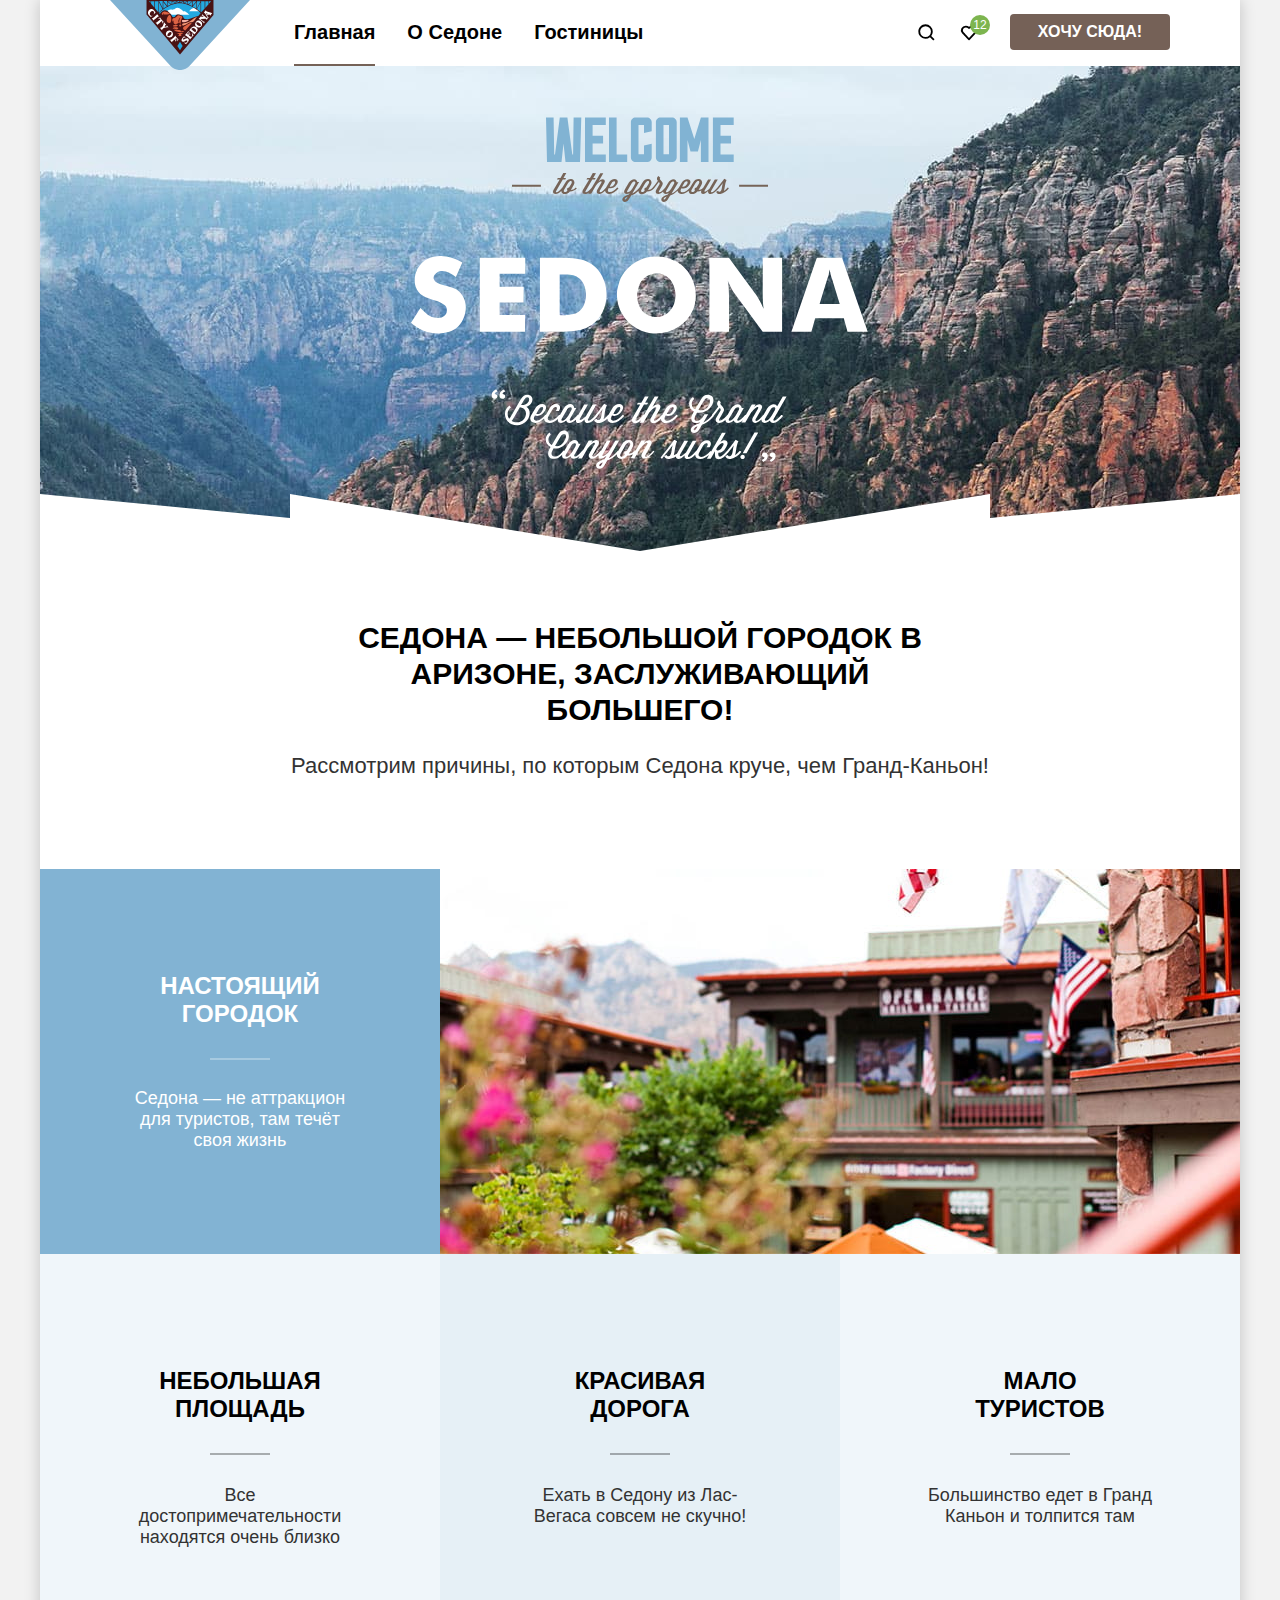
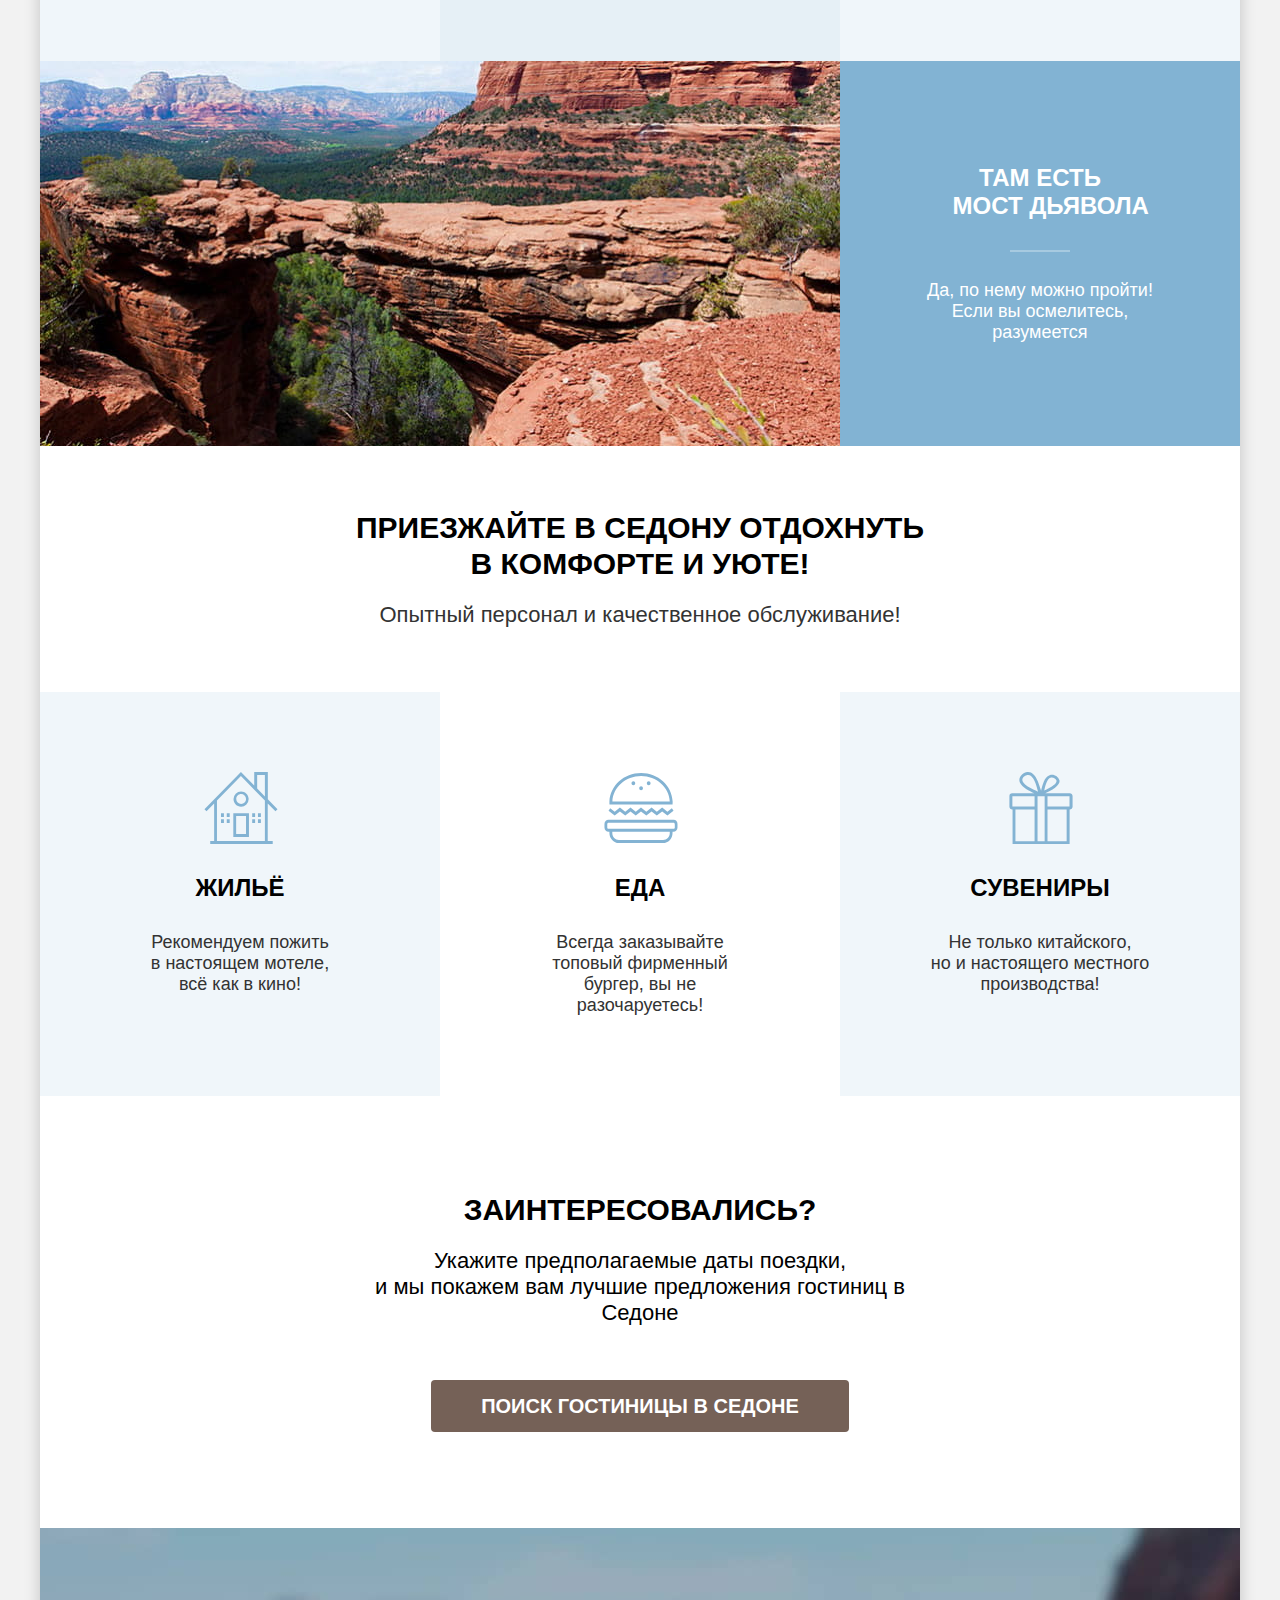
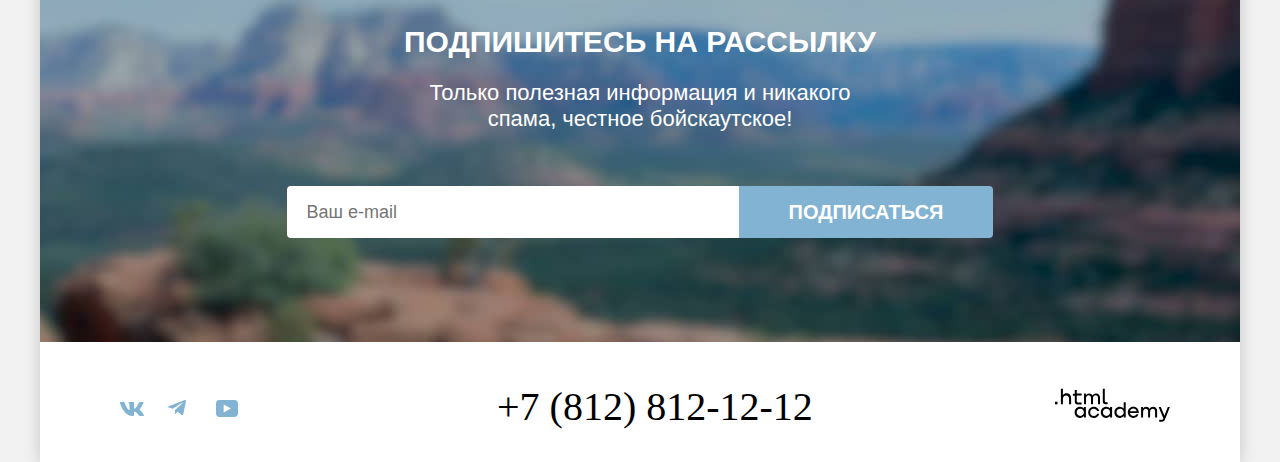
==== commit 8de814b0: "Merge pull request #10 from Ecvidus/master" ====
--- a/index.html
+++ b/index.html
@@ -65,7 +65,7 @@
               <h3 class="advantages-item-title advantages-item-extra">Настоящий городок</h3>
               <p class="advantages-item-text advantages-item-extra">Седона — не аттракцион для туристов, там течёт своя жизнь</p>
             </div>
-            <img class="advantages-pic-1" src="images/index-main/advantages-1.jpg" alt="Фото придорожного мотеля" width="800" height="385">
+            <img class="advantages-pic" src="images/index-main/advantages-1.jpg" alt="Фото придорожного мотеля" width="800" height="385">
           </li>
           <li class="advantages-item">
             <h3 class="advantages-item-title">Небольшая площадь</h3>
@@ -80,7 +80,7 @@
             <p class="advantages-item-text">Большинство едет в Гранд Каньон и толпится там</p>
           </li>
           <li class="advantages-item-with-pic">
-            <img class="advanatages-pic-2" src="images/index-main/advantages-2.jpg" alt="Фото каньона" width="800" height="385">
+            <img class="advanatages-pic" src="images/index-main/advantages-2.jpg" alt="Фото каньона" width="800" height="385">
             <div class="advantages-item-content">
               <h3 class="advantages-item-title advantages-item-extra">Там есть мост&nbsp;дьявола</h3>
               <p class="advantages-item-text advantages-item-extra">Да, по нему можно пройти! Если вы осмелитесь, разумеется</p>
@@ -134,31 +134,29 @@
         <ul class="footer-social-list">
           <li class="social-item">
             <a class="social-link" href="https://vk.com/htmlacademy" aria-label="Переход на группу Вконтакте HtmlAcademy">
-              <svg xmlns="http://www.w3.org/2000/svg" width="24" height="14" viewBox="0 0 24 14">
+              <svg role="img" xmlns="http://www.w3.org/2000/svg" width="24" height="14" viewBox="0 0 24 14" aria-label="Логотип Вконтакте">
                 <path class="social-icon" fill-rule="evenodd" clip-rule="evenodd" d="M23.45 0.948C23.616 0.402 23.45 0 22.655 0H20.03C19.362 0 19.054 0.347 18.887 0.73C18.887 0.73 17.552 3.926 15.661 6.002C15.049 6.604 14.771 6.795 14.437 6.795C14.27 6.795 14.019 6.604 14.019 6.057V0.948C14.019 0.292 13.835 0 13.279 0H9.151C8.734 0 8.483 0.304 8.483 0.593C8.483 1.214 9.429 1.358 9.526 3.106V6.904C9.526 7.737 9.373 7.888 9.039 7.888C8.149 7.888 5.984 4.677 4.699 1.003C4.45 0.288 4.198 0 3.527 0H0.9C0.15 0 0 0.347 0 0.73C0 1.412 0.89 4.8 4.145 9.281C6.315 12.341 9.37 14 12.153 14C13.822 14 14.028 13.632 14.028 12.997V10.684C14.028 9.947 14.186 9.8 14.715 9.8C15.105 9.8 15.772 9.992 17.33 11.467C19.11 13.216 19.403 14 20.405 14H23.03C23.78 14 24.156 13.632 23.94 12.904C23.702 12.18 22.852 11.129 21.725 9.882C21.113 9.172 20.195 8.407 19.916 8.024C19.527 7.533 19.638 7.314 19.916 6.877C19.916 6.877 23.116 2.451 23.449 0.948H23.45Z" fill="#83B3D3"/>
               </svg>
             </a>
           </li>
           <li class="social-item">
             <a class="social-link " href="https://t.me/htmlacademy" aria-label="Переход в телеграм-канал HtmlAcademy">
-              <svg class="social-icon" xmlns="http://www.w3.org/2000/svg" width="18" height="16" viewBox="0 0 18 16">
+              <svg role="img"  class="social-icon" xmlns="http://www.w3.org/2000/svg" width="18" height="16" viewBox="0 0 18 16" aria-label="Логотип Телеграмм">
                 <path class="social-icon" d="M16.785 0.0992597L0.840489 6.24776C-0.247661 6.68481 -0.241365 7.29184 0.640845 7.56253L4.73445 8.83953L14.2058 2.8637C14.6537 2.59121 15.0629 2.7378 14.7265 3.03636L7.05283 9.96185H7.05103L7.05283 9.96275L6.77045 14.1823C7.18413 14.1823 7.36669 13.9925 7.59871 13.7686L9.58705 11.8351L13.7229 14.89C14.4855 15.31 15.0332 15.0941 15.2229 14.1841L17.9379 1.38885C18.2158 0.274623 17.5126 -0.229883 16.785 0.0992597Z" fill="#83B3D3"/>
               </svg>
-              <!-- <img class="social-icon" src="images/footer/social-tg-logo.svg" alt="Логотип Телеграм" width="24" height="14"> -->
             </a>
           </li>
           <li class="social-item">
             <a class="social-link" href="https://www.youtube.com/user/htmlacademyru" aria-label="Переход на YouTube канал HtmlAcademy">
-              <svg class="social-icon" xmlns="http://www.w3.org/2000/svg" width="22" height="17" viewBox="0 0 22 17">
+              <svg role="img"  class="social-icon" xmlns="http://www.w3.org/2000/svg" width="22" height="17" viewBox="0 0 22 17" aria-label="Логотип YouTube">
                 <path class="social-icon" d="M18.607 0H3.17413C1.31343 0 0 1.59375 0 3.4V13.4937C0 15.4062 1.31343 17 3.17413 17H18.8259C20.4677 17 22 15.4062 22 13.6V3.4C21.7811 1.59375 20.4677 0 18.607 0ZM7.66169 12.5375V4.4625L14.995 8.5L7.66169 12.5375Z" fill="#83B3D3"/>
               </svg>
-              <!-- <img class="social-icon" src="images/footer/social-youtube-logo.svg" alt="Логотип YouTube" width="24" height="14"> -->
             </a>
           </li>
         </ul>
         <a class="footer-phone" href="tel:88128121212">+7 (812) 812-12-12</a>
         <a class="footer-logo-link" href="https://htmlacademy.ru/" aria-label="Переход на сайте HtmlAcademy">
-          <svg class="footer-logo" xmlns="http://www.w3.org/2000/svg" width="115" height="34" viewBox="0 0 115 34" fill="none">
+          <svg role="img" class="footer-logo" xmlns="http://www.w3.org/2000/svg" width="115" height="34" viewBox="0 0 115 34" fill="none" aria-label="Логотип HtmlAcademy">
             <path d="M0 13.7232V16.3232H2.5V13.7232H0Z"/>
             <path d="M11.6 5.32324C10 5.32324 8.8 6.02324 8 7.02324H7.9V0.823242H5.9V16.3232H7.9V11.0232C7.9 8.92324 9.2 7.42324 11.2 7.42324C13 7.42324 14.1 8.82324 14.1 10.6232V16.3232H16.1V10.2232C16.2 7.22324 14.3 5.32324 11.6 5.32324Z"/>
             <path d="M26.6 5.62324H21.8V1.92324H19.8V5.72324H17.9V7.72324H19.8V13.7232C19.8 15.4232 20.8 16.4232 22.5 16.4232H26.6V14.4232H22.9C22.2 14.4232 21.8 14.0232 21.8 13.3232V7.62324H26.6V5.62324Z"/>
@@ -179,48 +177,22 @@
       <div class="modal modal-auth">
         <div class="modal-wrapper">
           <h2 class="modal-title">поиск гостиницы в Седоне</h2>
-            <form class="form-close-button-wrapper" action="index.html">
-              <button class="close-button" type="submit">
-                <svg class="close-button-icon" xmlns="http://www.w3.org/2000/svg" width="15" height="15" viewBox="0 0 15 15" fill="none">
-                  <path d="M14.4905 1.78288L13.1982 0.49057L7.49048 6.19826L1.78279 0.49057L0.490479 1.78288L6.19817 7.49057L0.490479 13.1983L1.78279 14.4906L7.49048 8.78288L13.1982 14.4906L14.4905 13.1983L8.78279 7.49057L14.4905 1.78288Z" fill="black"/>
-                </svg>
-              </button>
-            </form>
+           <button class="close-button" type="submit">
+              <svg role="img" class="close-button-icon" xmlns="http://www.w3.org/2000/svg" width="15" height="15" viewBox="0 0 15 15" fill="none" aria-label="Иконка крестика для кнопки закрытия формы">
+                <path d="M14.4905 1.78288L13.1982 0.49057L7.49048 6.19826L1.78279 0.49057L0.490479 1.78288L6.19817 7.49057L0.490479 13.1983L1.78279 14.4906L7.49048 8.78288L13.1982 14.4906L14.4905 13.1983L8.78279 7.49057L14.4905 1.78288Z" fill="black"/>
+              </svg>
+            </button>
           <form class="modal-form" action="https://echo.htmlacademy.ru/">
             <div class="field-group">
               <label class="search-options" for="date-start">Дата заезда:</label>
-              <svg class="calendar-icon" xmlns="http://www.w3.org/2000/svg" width="16" height="15" viewBox="0 0 16 15" fill="none">
-                <path d="M5.75 10C6.05 10 6.25 9.8 6.25 9.5C6.25 9.2 6.05 9 5.75 9C5.45 9 5.25 9.2 5.25 9.5C5.25 9.8 5.45 10 5.75 10Z" fill="black"/>
-                <path d="M15 2H13V0H12V2H4V0H3V2H1C0.4 2 0 2.4 0 3V14C0 14.5 0.4 15 1 15H15C15.5 15 16 14.5 16 14V3C16 2.4 15.5 2 15 2ZM15 14H1V7H15V14ZM1 6V3H3V5H4V3H12V5H13V3H15V6H1Z" fill="black"/>
-                <path d="M8 10C8.3 10 8.5 9.8 8.5 9.5C8.5 9.2 8.3 9 8 9C7.7 9 7.5 9.2 7.5 9.5C7.5 9.8 7.7 10 8 10Z" fill="black"/>
-                <path d="M10.25 10C10.55 10 10.75 9.8 10.75 9.5C10.75 9.2 10.55 9 10.25 9C9.95 9 9.75 9.2 9.75 9.5C9.75 9.8 9.95 10 10.25 10Z" fill="black"/>
-                <path d="M5.75 11C5.45 11 5.25 11.2 5.25 11.5C5.25 11.8 5.45 12 5.75 12C6.05 12 6.25 11.8 6.25 11.5C6.25 11.2 6.05 11 5.75 11Z" fill="black"/>
-                <path d="M3.5 10C3.8 10 4 9.8 4 9.5C4 9.2 3.8 9 3.5 9C3.2 9 3 9.2 3 9.5C3 9.8 3.2 10 3.5 10Z" fill="black"/>
-                <path d="M3.5 11C3.2 11 3 11.2 3 11.5C3 11.8 3.2 12 3.5 12C3.8 12 4 11.8 4 11.5C4 11.2 3.8 11 3.5 11Z" fill="black"/>
-                <path d="M8 11C7.7 11 7.5 11.2 7.5 11.5C7.5 11.8 7.7 12 8 12C8.3 12 8.5 11.8 8.5 11.5C8.5 11.2 8.3 11 8 11Z" fill="black"/>
-                <path d="M10.25 11C9.95 11 9.75 11.2 9.75 11.5C9.75 11.8 9.95 12 10.25 12C10.55 12 10.75 11.8 10.75 11.5C10.75 11.2 10.55 11 10.25 11Z" fill="black"/>
-                <path d="M12.5 10C12.8 10 13 9.8 13 9.5C13 9.2 12.8 9 12.5 9C12.2 9 12 9.2 12 9.5C12 9.8 12.2 10 12.5 10Z" fill="black"/>
-                <path d="M12.5 11C12.2 11 12 11.2 12 11.5C12 11.8 12.2 12 12.5 12C12.8 12 13 11.8 13 11.5C13 11.2 12.8 11 12.5 11Z" fill="black"/>
-              </svg>
+              <img class="calendar-icon" src="/images/form/calendar-icon.svg" alt="Иконка календаря">
               <input class="field field-date" type="text" id="date-start" name="date-start" value="27 апреля 2020" placeholder="Укажите дату">
               <span class="modal-error modal-error-start">Мы не можем отправить вас в прошлое</span>
             </div>
 
             <div class="field-group">
               <label class="search-options" for="date-end">Дата выезда:</label>
-              <svg class="calendar-icon" xmlns="http://www.w3.org/2000/svg" width="16" height="15" viewBox="0 0 16 15" fill="none">
-                <path d="M5.75 10C6.05 10 6.25 9.8 6.25 9.5C6.25 9.2 6.05 9 5.75 9C5.45 9 5.25 9.2 5.25 9.5C5.25 9.8 5.45 10 5.75 10Z" fill="black"/>
-                <path d="M15 2H13V0H12V2H4V0H3V2H1C0.4 2 0 2.4 0 3V14C0 14.5 0.4 15 1 15H15C15.5 15 16 14.5 16 14V3C16 2.4 15.5 2 15 2ZM15 14H1V7H15V14ZM1 6V3H3V5H4V3H12V5H13V3H15V6H1Z" fill="black"/>
-                <path d="M8 10C8.3 10 8.5 9.8 8.5 9.5C8.5 9.2 8.3 9 8 9C7.7 9 7.5 9.2 7.5 9.5C7.5 9.8 7.7 10 8 10Z" fill="black"/>
-                <path d="M10.25 10C10.55 10 10.75 9.8 10.75 9.5C10.75 9.2 10.55 9 10.25 9C9.95 9 9.75 9.2 9.75 9.5C9.75 9.8 9.95 10 10.25 10Z" fill="black"/>
-                <path d="M5.75 11C5.45 11 5.25 11.2 5.25 11.5C5.25 11.8 5.45 12 5.75 12C6.05 12 6.25 11.8 6.25 11.5C6.25 11.2 6.05 11 5.75 11Z" fill="black"/>
-                <path d="M3.5 10C3.8 10 4 9.8 4 9.5C4 9.2 3.8 9 3.5 9C3.2 9 3 9.2 3 9.5C3 9.8 3.2 10 3.5 10Z" fill="black"/>
-                <path d="M3.5 11C3.2 11 3 11.2 3 11.5C3 11.8 3.2 12 3.5 12C3.8 12 4 11.8 4 11.5C4 11.2 3.8 11 3.5 11Z" fill="black"/>
-                <path d="M8 11C7.7 11 7.5 11.2 7.5 11.5C7.5 11.8 7.7 12 8 12C8.3 12 8.5 11.8 8.5 11.5C8.5 11.2 8.3 11 8 11Z" fill="black"/>
-                <path d="M10.25 11C9.95 11 9.75 11.2 9.75 11.5C9.75 11.8 9.95 12 10.25 12C10.55 12 10.75 11.8 10.75 11.5C10.75 11.2 10.55 11 10.25 11Z" fill="black"/>
-                <path d="M12.5 10C12.8 10 13 9.8 13 9.5C13 9.2 12.8 9 12.5 9C12.2 9 12 9.2 12 9.5C12 9.8 12.2 10 12.5 10Z" fill="black"/>
-                <path d="M12.5 11C12.2 11 12 11.2 12 11.5C12 11.8 12.2 12 12.5 12C12.8 12 13 11.8 13 11.5C13 11.2 12.8 11 12.5 11Z" fill="black"/>
-              </svg>
+              <img class="calendar-icon" src="/images/form/calendar-icon.svg" alt="Иконка календаря">
               <input class="field field-date" type="text" id="date-end" name="date-end" value="1 сентября 2023" placeholder="Укажите дату">
               <span class="modal-error modal-error-end">На эти даты есть свободные номера. Пока есть</span>
             </div>
@@ -228,49 +200,38 @@
             <div class="modal-field-group">
               <div class="field-group field-group-adult">
                 <label class="search-options counter-option" for="adult-quantity">Взрослые:</label>
-                <button class="less-people quantity-button" type="button">
-
-                    <svg class="change-quantity-icon" xmlns="http://www.w3.org/2000/svg" width="14" height="2" viewBox="0 0 14 2" fill="none">
+                <button class="less-people quantity-button" type="button" aria-label="Кнопка уменьшения количества взрослых">
+
+                    <svg role="img" class="change-quantity-icon" xmlns="http://www.w3.org/2000/svg" width="14" height="2" viewBox="0 0 14 2" fill="none" aria-label="Иконка знака минус">
                       <path d="M0 0L0 2L14 2V0L0 0Z"/>
                     </svg>
 
                 </button>
-                <input class="field field-people" type="number" id="adult-quantity" name="adult-quantity" max="99">
-                <button class="more-people quantity-button" type="button">
-                  <svg class="change-quantity-icon plus-icon" xmlns="http://www.w3.org/2000/svg" width="14" height="14" viewBox="0 0 14 14" fill="none">
+                <input class="field field-people" type="number" id="adult-quantity" name="adult-quantity" max="99" value="2" aria-label="Количество взрослых, которые будут проживать в номере">
+                <button class="more-people quantity-button" type="button" aria-label="Кнопка увеличения количества взрослых">
+                  <svg role="img" class="change-quantity-icon plus-icon" xmlns="http://www.w3.org/2000/svg" width="14" height="14" viewBox="0 0 14 14" fill="none" aria-label="Иконка знака плюс">
                     <path d="M14 6H8V0H6V6H0V8H6V14H8V8H14V6Z"/>
-                  </svg></button>
+                  </svg>
+                </button>
               </div>
               <div class="field-group field-group-child">
                 <label class="search-options counter-option" for="child-quantity">Дети:</label>
-                <button class="popover-label" type="button">
-                  <svg class="popover-label-icon" xmlns="http://www.w3.org/2000/svg" width="2" height="12" viewBox="0 0 2 12" fill="none">
-                    <path fill-rule="evenodd" clip-rule="evenodd" d="M0 0H2V2H0V0ZM2 12H0V3H2V12Z" fill="#FFFFFF"/>
-                  </svg>
+                <button class="popover-label" type="button" aria-label="Кнопка при наведении на которую появится подсказка">
+                  <img class="popover-label-icon" src="/images/form/popover-label-icon.svg" alt="Иконка перевернутого восклицательного знака">
                 </button>
                 <div class="popover popover-close">
-                  <svg class="popover-tringle-icon" xmlns="http://www.w3.org/2000/svg" width="19" height="9" viewBox="0 0 19 9" fill="#333333">
-                    <g clip-path="url(#clip0_91471_83)">
-                      <path d="M9.5 0L19 9H0L9.5 0Z" fill="#333333"/>
-                    </g>
-                    <defs>
-                      <clipPath id="clip0_91471_83">
-                        <rect width="19" height="9" fill="#333333"/>
-                      </clipPath>
-                    </defs>
-                  </svg>
                   <p class="popover-text">
                     Укажите количество детей, которые будут с вами, возраст которых от 6 до 18 лет. Дети до 6 лет размещаются бесплатно.
                   </p>
                 </div>
-                <button class="less-people quantity-button" type="button">
-                  <svg class="change-quantity-icon" xmlns="http://www.w3.org/2000/svg" width="14" height="2" viewBox="0 0 14 2" fill="none">
+                <button class="less-people quantity-button" type="button" aria-label="Кнопка уменьшения количества детей, которые будут проживать в номере">
+                  <svg role="img" class="change-quantity-icon" xmlns="http://www.w3.org/2000/svg" width="14" height="2" viewBox="0 0 14 2" fill="none" aria-label="Иконка знака минус">
                     <path d="M0 0L0 2L14 2V0L0 0Z"/>
                   </svg>
                 </button>
-                <input class="field field-people" type="number" id="child-quantity" name="child-quantity" value="2">
-                <button class="more-people quantity-button" type="button">
-                  <svg class="change-quantity-icon plus-icon" xmlns="http://www.w3.org/2000/svg" width="14" height="14" viewBox="0 0 14 14" fill="none">
+                <input class="field field-people" type="number" id="child-quantity" name="child-quantity" value="2" aria-label="Количество детей которые будут проживать в номере">
+                <button class="more-people quantity-button" type="button" aria-label="Кнопка увеличения количества детей, которые будут проживать в номере">
+                  <svg role="img" class="change-quantity-icon plus-icon" xmlns="http://www.w3.org/2000/svg" width="14" height="14" viewBox="0 0 14 14" fill="none" aria-label="Иконка знака плюс">
                       <path d="M14 6H8V0H6V6H0V8H6V14H8V8H14V6Z"/>
                   </svg>
                 </button>
--- a/styles/styles.css
+++ b/styles/styles.css
@@ -55,7 +55,7 @@
   box-sizing: border-box;
   position: absolute;
   color: #FFFFFF;
-  font-size: 10px;
+  font-size: 12px;
   font-style: normal;
   text-align: center;
   font-weight: 400;
@@ -74,26 +74,13 @@
   position: relative;
 }
 
-/* .green-circle::after{
-  position: absolute;
-  display: block;
-  content: "";
-  top: 13px;
-  right: 5px;
-  border-radius: 50%;
-  background-color:#7DB54F;
-  box-sizing: border-box;
-  width: 20px;
-  height: 20px;
-} */
-
 .navigation-logo{
   margin-bottom: -9px;
   position: relative;
+  z-index: 2;
 }
 
 .navigation-list{
-
   display: flex;
   align-items: center;
   flex-wrap: wrap;
@@ -101,7 +88,6 @@
   margin: 0;
   padding: 0;
   list-style: none;
-
 }
 
 .navigation-user{
@@ -109,10 +95,12 @@
   margin-left: auto;
   justify-content: end;
 }
+
 .navigation-link-logo{
   align-items: end;
   margin-right: 28px;
 }
+
 .navigation-link {
   display: block;
   padding: 20px 16px;
@@ -137,7 +125,6 @@
   background-color: #756157;
   border-radius:4px;
   margin-left: 20px;
-
 }
 
 .navigation-button:hover,
@@ -147,14 +134,6 @@
   outline: none;
 }
 
-/* .navigation-button:focus,
-.search-button:focus,
-.card-button-detail:focus{
-  background-color: #615048;
-  outline: none;
-} */
-
-
 .navigation-button:active,
 .search-button:active,
 .card-button-detail:active{
@@ -162,29 +141,34 @@
   color: #FFFFFF4D;
 }
 
-.navigation-button:disabled,
-.search-button:disabled,
-.card-button-detail:disabled{
-  background-color: #FFFFFF;
-  color: #E5E5E5;
-}
-
-
+.hero{
+  background-image: url("../images/index-main/hero-background.jpg");
+  background-size: 100% auto;
+  background-repeat: no-repeat;
+  padding-top: 51px;
+  padding-bottom: 82px;
+  position: relative;
+}
 
 .main-index{
   color:#000000;
   background-color: #FFFFFF;
-  background-image: url("../images/index-main/hero-background.jpg");
-  background-size: 100% auto;
-  background-repeat: no-repeat;
 }
 
 
 .hero-logo{
-
   display: block;
   margin: 0 auto;
-  margin-bottom: 151px;
+}
+
+.hero::after{
+  content:"";
+  position:absolute;
+  background: url("../images/index-main/hero-figure.svg") 50% 100% no-repeat;
+  height: 60px;
+  width: 100%;
+  left:0;
+  bottom: 0;
 }
 
 .button{
@@ -200,7 +184,15 @@
   display: inline-block;
   border-radius:4px;
   font-family: "PT Sans", "Roboto", sans-serif;
-
+}
+
+.button:disabled{
+  background-color: #FFFFFF;
+  color: #E5E5E5;
+}
+
+.advantages{
+  padding-top: 69px;
 }
 
 .advantages-list{
@@ -229,13 +221,11 @@
   margin: 0 auto 25px auto;
   padding: 0;
   width: 627px;
-
 }
 
 .post-advantages-title{
   margin-bottom: 20px;
 }
-
 
 .advantages-subtitle{
   color: #333333;
@@ -310,9 +300,6 @@
   background-color: #FFFFFF;
 }
 
-
-
-
 .advantages-item-text{
   color: #333333;
   text-align: center;
@@ -321,22 +308,15 @@
   width: 100%;
 }
 
-.advantages-pic-1{
+.advantages-pic{
   max-width: 800px;
   height: 100%;
   object-fit: cover;
 }
 
-.advanatages-pic-2{
-  max-width: 800px;
-  height: 100%;
-  object-fit: cover;
-}
-
 .advantages-item-extra {
   margin-bottom: -2px;
   color: #FFFFFF;
-
 }
 
 .advantages-item-icon{
@@ -371,8 +351,6 @@
   padding: 0;
   width: 592px;
 }
-
-
 
 .search-button{
   color: #FFFFFF;
@@ -393,7 +371,7 @@
   color:#FFFFFF;
   font-size: 20px;
   font-style: normal;
-  line-height: 36px; /* 180% */
+  line-height: 36px;
   border-radius: 0 4px 4px 0;
 }
 
@@ -403,13 +381,6 @@
   background-color: #68A2CA;
   outline: none;
 }
-
-/* .subscribe-button:focus,
-.button-filter-apply:focus,
-.card-button-favorites:focus{
-  background-color: #68A2CA;
-  outline: none;
-} */
 
 .subscribe-button:active,
 .button-filter-apply:active,
@@ -435,18 +406,15 @@
   color: #000000;
 }
 
-
 .subscribe-subtitle{
   color: #FFFFFF;
   text-align: center;
   font-size: 22px;
-  line-height: 26px; /* 118.182% */
+  line-height: 26px;
   margin: 0 auto 54px auto;
   width: 475px;
 }
 
-
-
 .subscribe-catalog-subtile{
   color: #000000;
 }
@@ -456,16 +424,18 @@
 }
 
 .subscribe{
-  background-color: #FFFFFF;
+  background-color: rgba(51, 51, 51, 1);
   background-image: url("../images/index-main/subscribe-background.jpg");
   background-repeat: no-repeat;
   background-size: 100% auto;
   padding: 96px 0 104px 0;
 }
+
 .subscribe-email-form{
   display: flex;
   justify-content: center;
 }
+
 .subscribe-form-field{
   outline: none;
   border: none;
@@ -484,7 +454,6 @@
   background-color: #F2F2F2;
 }
 
-
 .filters-title{
   color: #FFFFFF;
   font-size: 60px;
@@ -492,7 +461,6 @@
   line-height: 78px;
   margin: 0 0 8px 0;
   padding: 0;
-
 }
 
 .filters-panel{
@@ -624,15 +592,6 @@
   background: #E6E6E6;
 }
 
-/* .filter-field:focus{
-  background: #E6E6E6;
-  outline: 2px solid #83B3D3;
-}
-
-.range-toggle:focus{
-  outline: 3px solid #83B3D3;
-} */
-
 .range-toggle:active{
   outline: 2px solid #83B3D3;
 }
@@ -650,9 +609,7 @@
   position: relative;
 }
 
-
 .filter-group{
-  /* width: 150px; */
   border: none;
   padding: 0;
   margin: 0;
@@ -665,7 +622,6 @@
   padding-left: 36px;
 }
 
-/* Mark */
 .control-mark {
   position: absolute;
   top: 2px;
@@ -687,10 +643,7 @@
     content: "";
     background-repeat: no-repeat;
     background-position: center;
-    /* content: url("/images/catalog-main/checkbox.svg"); */
-
-}
-
+}
 
 .control-input[type="radio"] + .control-mark {
   border-radius: 50%;
@@ -719,7 +672,6 @@
   opacity: 0.3;
 }
 
-
 .catalog-filter-item{
   margin-bottom: 16px;
 }
@@ -732,16 +684,16 @@
   border-radius: 4px 0 0 4px;
 }
 
-
-
 .breadcrumbs{
   display: flex;
   list-style: none;
   padding: 0;
   margin: 0 0 40px 0;
+  justify-content: flex-start;
+  gap: 28px;
 }
 .breadcrumbs-item{
-  margin-right: 27px;
+  position: relative;
 }
 
 .breadcrumbs-homepage-icon{
@@ -750,12 +702,15 @@
   position: relative;
 }
 
-.breadcrumbs-link-icon::after{
-  content: url("/images/catalog-main/breadcrumbs-arrow-icon.svg");
+.breadcrumbs-item::after{
+  content: url("../images/catalog-main/breadcrumbs-arrow-icon.svg");
   position: absolute;
-  margin-left: 22px;
-  margin-top: -18px;
-
+  top: 0;
+  right: -18px;
+}
+
+.breadcrumbs-item:last-child::after{
+  display: none
 }
 
 .breadcrumbs-link{
@@ -784,13 +739,13 @@
   display: flex;
   flex-direction: column;
   margin-top: 56px;
-
 }
 
 .control{
   color: #FFFFFF;
   line-height: 23px;
 }
+
 .button-filter-apply{
   color: #FFFFFF;
   height: 36px;
@@ -811,10 +766,6 @@
   opacity: 0.4;
 }
 
-/* .button-filter-reset:focus{
-  outline: 3px solid #83B3D3;
-} */
-
 .button-filter-reset:active{
   color:#FFFFFF4D;
 }
@@ -823,6 +774,7 @@
   color: #FFFFFF;
   opacity: 0.1;
 }
+
 .catalog{
   padding-top: 50px;
   padding-bottom: 60px;
@@ -897,8 +849,8 @@
   border-radius: 4px;
   padding: 9px 22px 8px 23px;
   background-color: #F2F2F2;
-
-}
+}
+
 .hotel-card-rating-text{
   color: #333333;
   text-align: center;
@@ -908,8 +860,6 @@
   padding: 0;
   width: max-content;
   margin: 0 auto;
-
-
 }
 
 .star img{
@@ -925,19 +875,6 @@
   gap: 6px;
   align-items: center;
 }
-
-/* .card-rating::before{
-  content: "";
-  width: 90px;
-  height: 17px;
-  display: block;
-  position: absolute;
-  background-image: url("/images/catalog-main/rating-star.svg");
-  left: 20px;
-  background-repeat: space;
-  backgroun;
-} */
-
 
 .pagination-link{
   display: block;
@@ -1004,9 +941,6 @@
   box-sizing: border-box;
 }
 
-
-
-
 .pagination-current{
   color: #000000;
 }
@@ -1045,8 +979,6 @@
 
 .main-container{
   flex-grow: 1;
-  padding-top: 51px;
-
 }
 
 .catalog-main-container{
@@ -1079,20 +1011,15 @@
   padding: 13px 10px;
   width: 48px;
   height: 40px;
-
 }
 
 .social-link:hover .social-icon{
   fill: #68A2CA;
-
 }
 
 .social-link:active .social-icon{
   fill: rgba(104, 162, 202, 0.3)
-
-}
-
-
+}
 
 .footer-academy-logo{
   margin-left: auto;
@@ -1122,6 +1049,7 @@
   height: 1px;
   background-color: #E6E6E6;
 }
+
 .hotel-card{
   display: grid;
   grid-template-columns: 140px 140px;
@@ -1189,10 +1117,6 @@
   border-color: #000;
 }
 
-/* .view-link:focus{
-  border-color: #68A2CA;
-} */
-
 .view-link:active{
   border-color: #000;
 }
@@ -1208,13 +1132,15 @@
   content: "";
   position: relative;
   display: block;
+  height: 2px;
   width: 100%;
   top: 20px;
-  border-bottom: 2px solid #756257;
+  background-color: #756257;
+  z-index: 3;
 }
 
 .nav-underline{
-  margin-bottom: -1px;
+  margin-bottom: -2px;
 }
 
 
@@ -1232,7 +1158,6 @@
   font-weight: 400;
   line-height: 21px;
   color: #333333;
-
 }
 
 .select-control:hover{
@@ -1240,19 +1165,13 @@
   cursor: pointer;
 }
 
-/* .select-control:focus{
-  border-color: #68A2CA;
-} */
-
 .select-control:disabled{
   border-color: #E5E5E5;
   color: rgba(0, 0, 0, 0.3)
 }
 
-
-
 .select-menu::after{
-  content: url("/images/catalog-main/arrow.svg");
+  content: url("../images/catalog-main/arrow.svg");
   margin-top: 13px;
   margin-left: -33px;
   position: absolute;
@@ -1262,7 +1181,6 @@
 .select-menu{
   margin-left: auto;
 }
-
 
 .modal-container{
   position: fixed;
@@ -1365,7 +1283,6 @@
 
 }
 
-
 .modal-wrapper{
   padding: 64px 70px;
 }
@@ -1462,7 +1379,6 @@
   margin-top: 46px;
 }
 
-
 .close-button-icon{
   display: block;
   margin: auto;
@@ -1473,20 +1389,13 @@
   cursor: pointer;
 }
 
-/* .close-button:focus{
-  outline: 3px solid #83B3D3;
-  background-color: #E6E6E6;
-} */
-
 .close-button:active{
   outline: none;
 }
 
-
 .close-button:active .close-button-icon{
   opacity: 0.3;
 }
-
 
 .close-button{
   margin-right: -18px;
@@ -1522,11 +1431,6 @@
 .field-date:hover{
  background-color: #E6E6E6;
 }
-
-/* .field-date:focus{
-  background-color: #E6E6E6;
-  outline: 3px solid #83B3D3;
-} */
 
 .popover-label{
   padding: 0;
@@ -1553,7 +1457,14 @@
   box-shadow: 0 15px 30px 0 rgba(0, 0, 0, 0.30);
   box-sizing: border-box;
   top: 53px;
-  right: 45px
+  right: 42px
+}
+
+.popover::before{
+  content: url("../images/form/triangle.svg");
+  top:-17px;
+  left:118px;
+  position: absolute;
 }
 
 .popover-text{
@@ -1572,8 +1483,6 @@
   display: none;
 }
 
-
-/* .popover-label:focus + .popover */
 .popover-label:hover + .popover{
   display: block;
 }
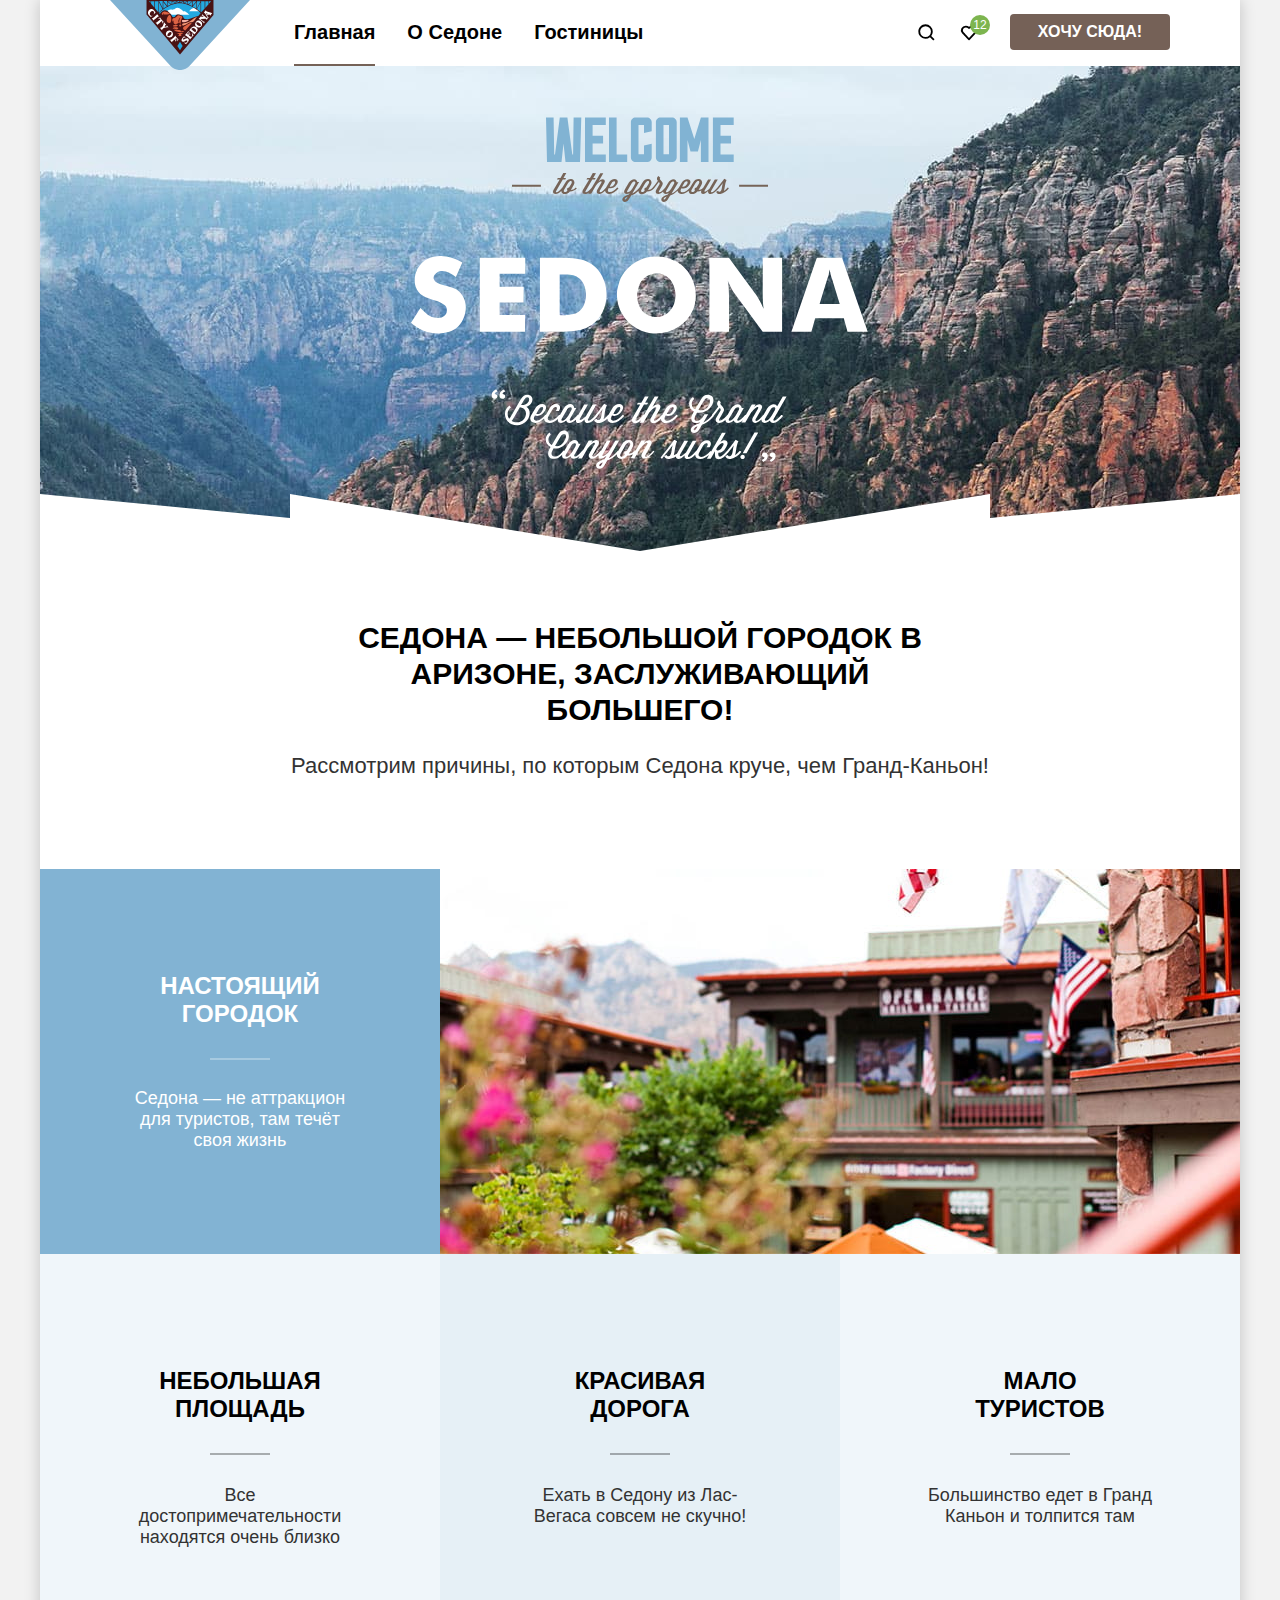
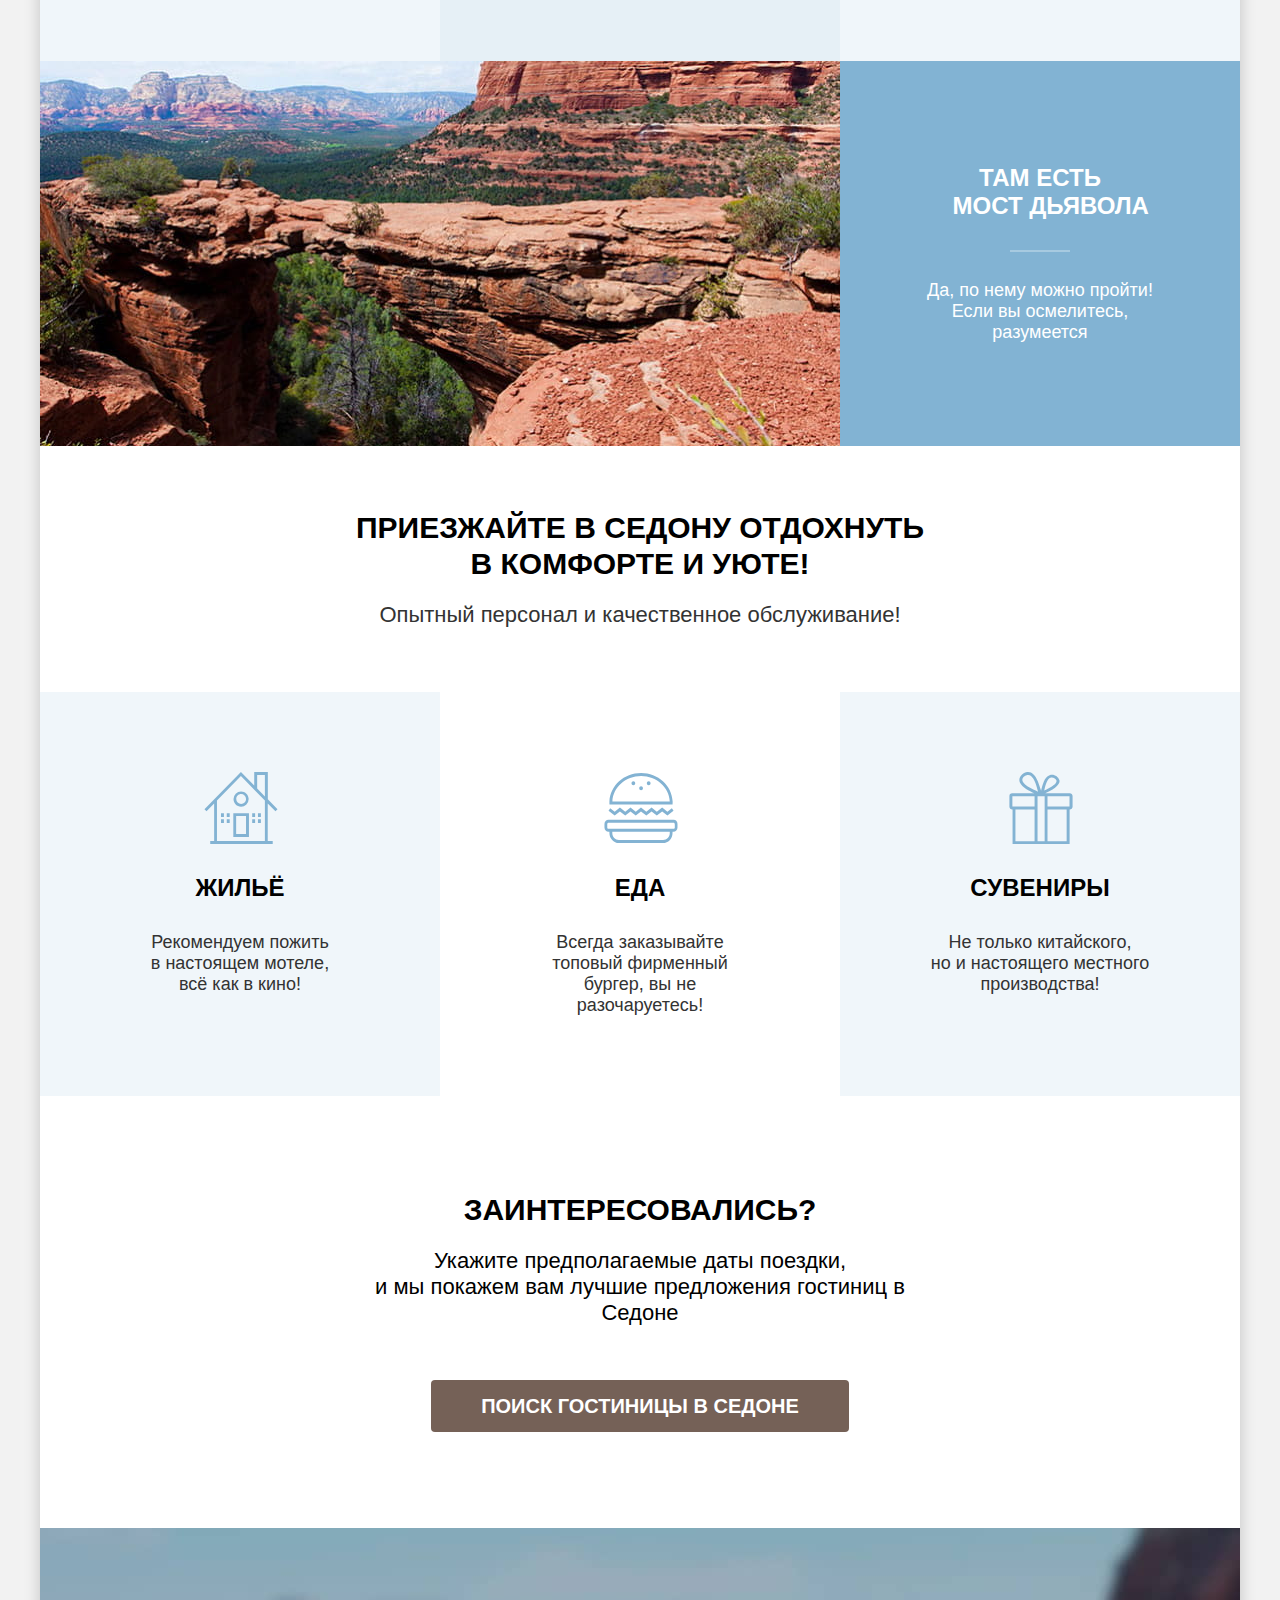
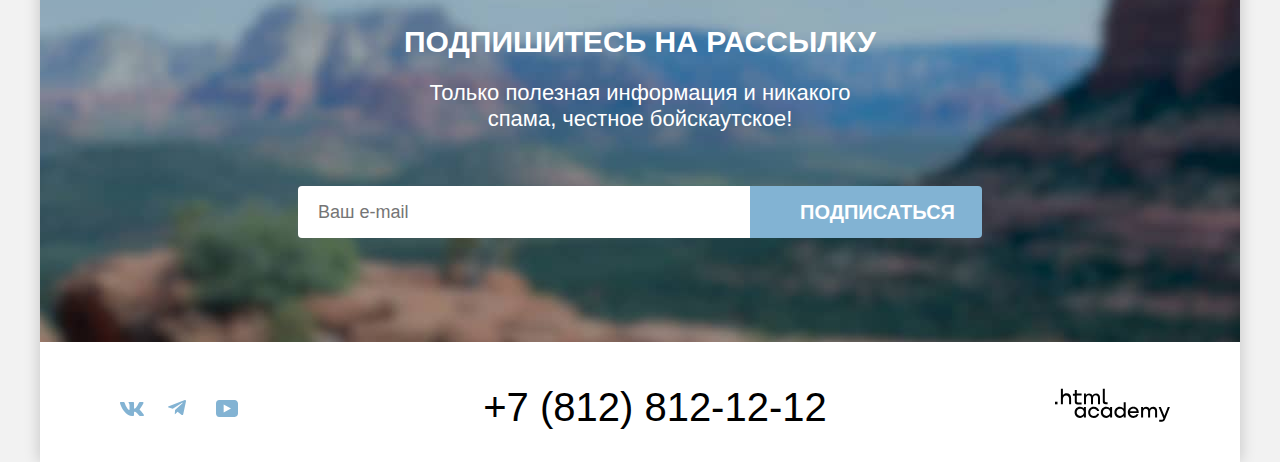
==== commit aa05f7f3: "Правки для допуска к защите." ====
--- a/index.html
+++ b/index.html
@@ -40,7 +40,7 @@
           </li>
           <li class="navigation-item">
 
-            <button class="button navigation-button" type="submit" >Хочу сюда!</button>
+            <button class="button navigation-button" type="button" >Хочу сюда!</button>
           </li>
         </ul>
       </nav>
--- a/styles/styles.css
+++ b/styles/styles.css
@@ -36,7 +36,7 @@
   display: flex;
   flex-direction: column;
   background-color: #FFFFFF;
-  box-shadow: 0px 0px 15px 0px rgba(0, 0, 0, 0.20);
+  box-shadow: 0 0 15px 0 rgba(0, 0, 0, 0.20);
 }
 
 .navigation{
@@ -148,6 +148,7 @@
   padding-top: 51px;
   padding-bottom: 82px;
   position: relative;
+  background-color: rgba(131, 179, 211, 0.20);
 }
 
 .main-index{
@@ -373,6 +374,9 @@
   font-style: normal;
   line-height: 36px;
   border-radius: 0 4px 4px 0;
+  width: 232px;
+  align-items: stretch;
+  display: flex;
 }
 
 .subscribe-button:hover,
@@ -427,7 +431,7 @@
   background-color: rgba(51, 51, 51, 1);
   background-image: url("../images/index-main/subscribe-background.jpg");
   background-repeat: no-repeat;
-  background-size: 100% auto;
+  background-size: cover;
   padding: 96px 0 104px 0;
 }
 
@@ -442,7 +446,6 @@
   padding: 12px 20px;
   font-family: inherit;
   line-height: 24px;
-  height: 52px;
   box-sizing: border-box;
   width: 452px;
   border-radius: 4px 0 0 4px;
@@ -466,7 +469,7 @@
 .filters-panel{
   background-image: url("../images/catalog-main/filter-background.jpg");
   background-repeat: no-repeat;
-  background-size: 100% auto;
+  background-size: cover;
   background-color: #82B3D3;
 }
 
@@ -613,7 +616,7 @@
   border: none;
   padding: 0;
   margin: 0;
-
+  width: min-content;
 }
 
 .control {
@@ -747,8 +750,8 @@
 }
 
 .button-filter-apply{
+  width: 191px;
   color: #FFFFFF;
-  height: 36px;
   padding: 8px 50px;
   background-color: #82B3D3;
   text-align: center;
@@ -760,6 +763,7 @@
   border-radius: 4px;
   color:#FFFFFF;
   background-color: rgba(28,28,28,0);
+  max-width: 191px;
 }
 
 .button-filter-reset:hover .reset-button-text{
@@ -771,7 +775,7 @@
 }
 
 .button-filter-reset:disabled{
-  color: #FFFFFF;
+  color: #E5E5E5;
   opacity: 0.1;
 }
 
@@ -949,7 +953,7 @@
   color:#000000;
   text-decoration: none;
   text-align: center;
-  font-family: PT Sans;
+  font-family: "PT Sans", "Roboto", sans-serif;
   font-size: 40px;
   line-height: 40px;
   text-transform: uppercase;
@@ -1234,7 +1238,7 @@
   margin-left: auto;
   margin-right: 140px;
   color: #FF5757;
-  font-family: PT Sans;
+  font-family: "PT Sans", "Roboto", sans-serif;
   font-size: 16px;
 }
 
@@ -1250,7 +1254,7 @@
   padding: 14px 0;
   width: 31px;
   text-align: center;
-  font-family: PT Sans;
+  font-family: "PT Sans", "Roboto", sans-serif;
   font-size: 18px;
   font-style: normal;
   font-weight: 700;
@@ -1422,7 +1426,7 @@
 }
 .field-date::placeholder{
   opacity: 0.6;
-  font-family: PT Sans;
+  font-family: "PT Sans", "Roboto", sans-serif;
   font-size: 18px;
   font-weight: 700;
   line-height: 24px;
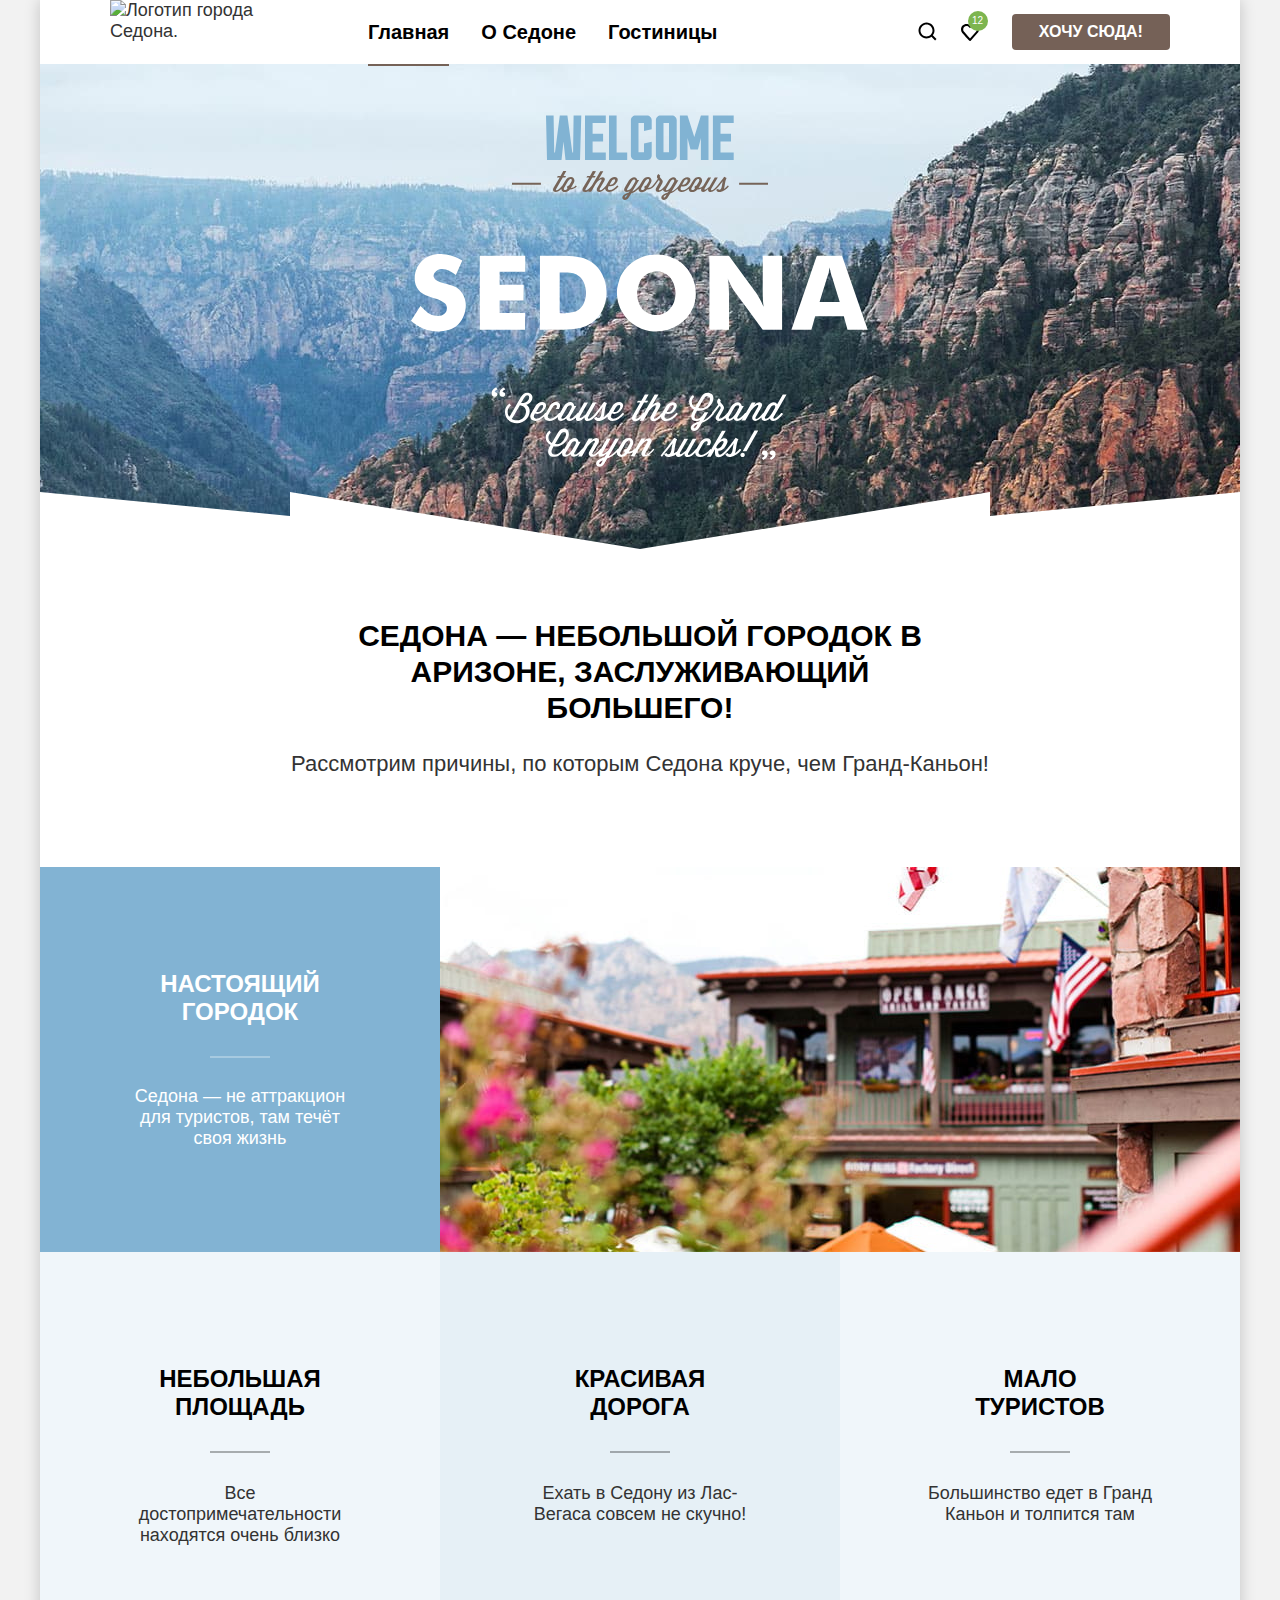
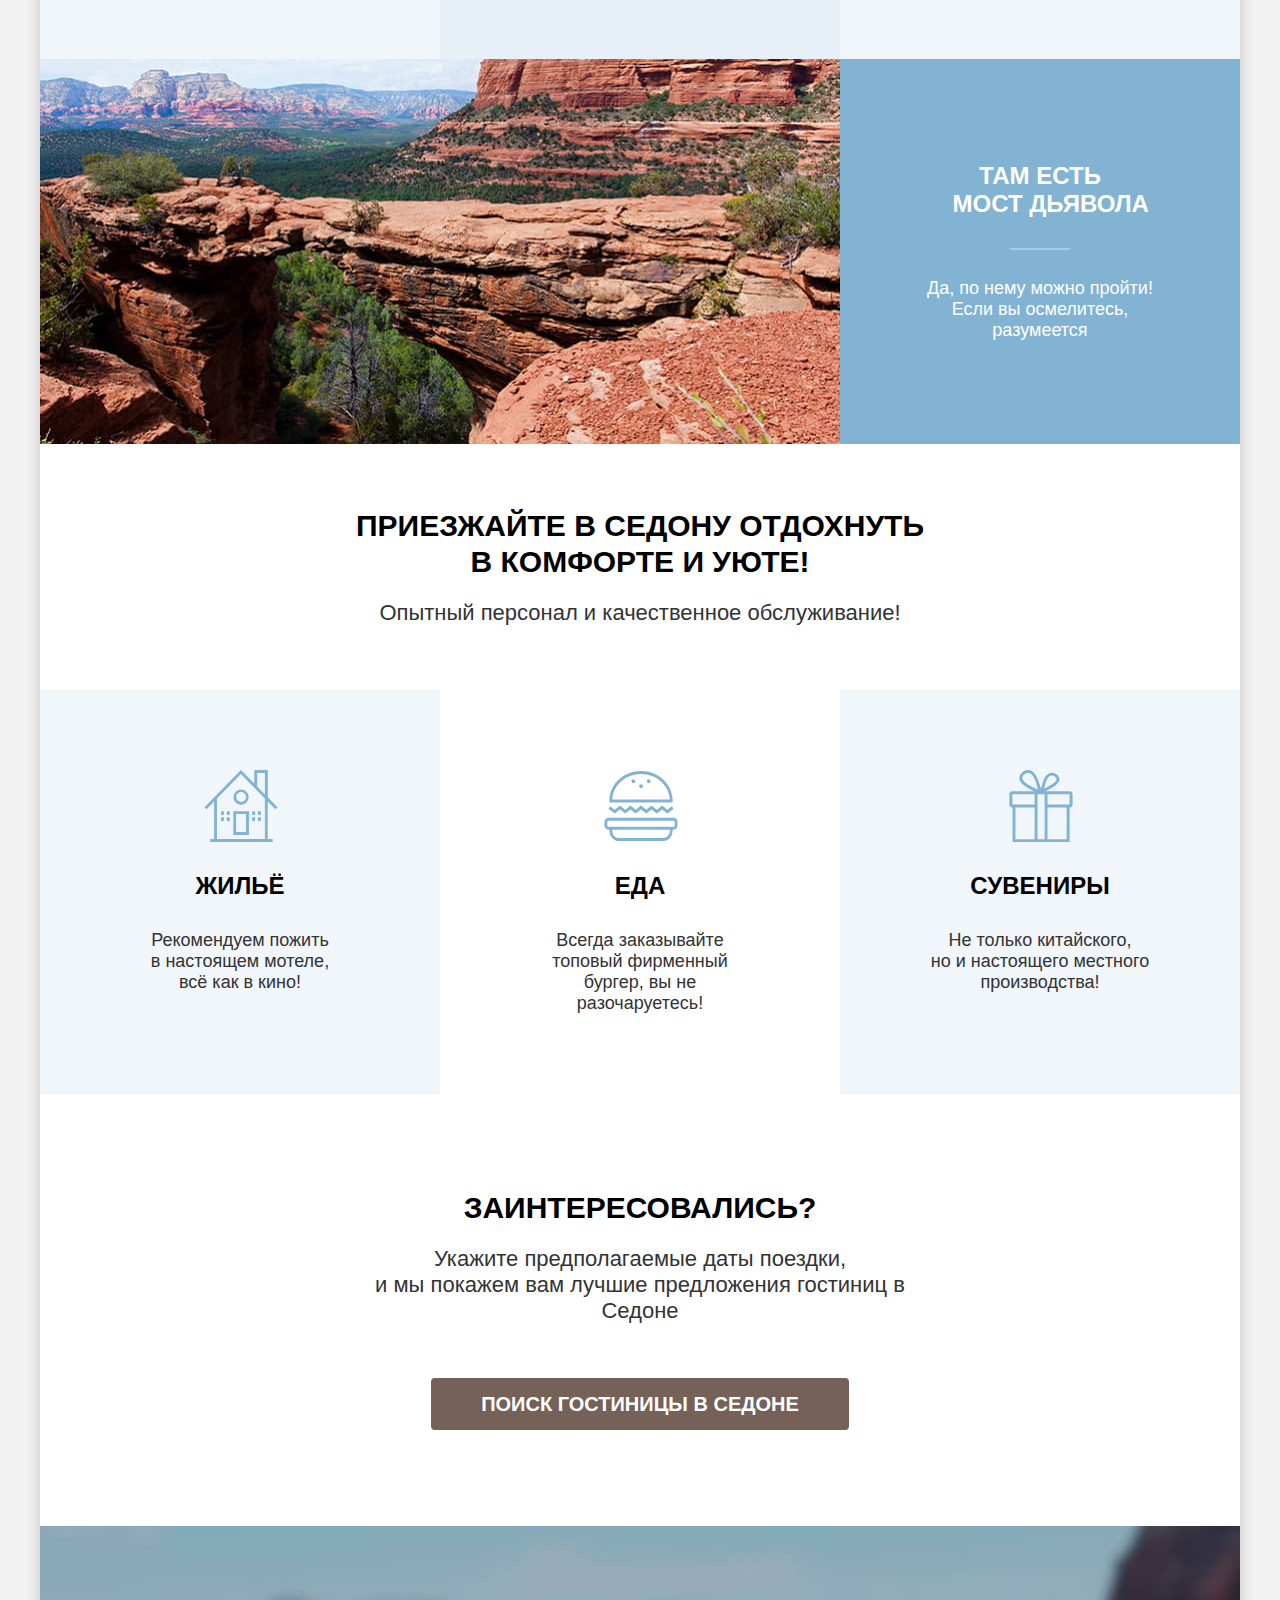
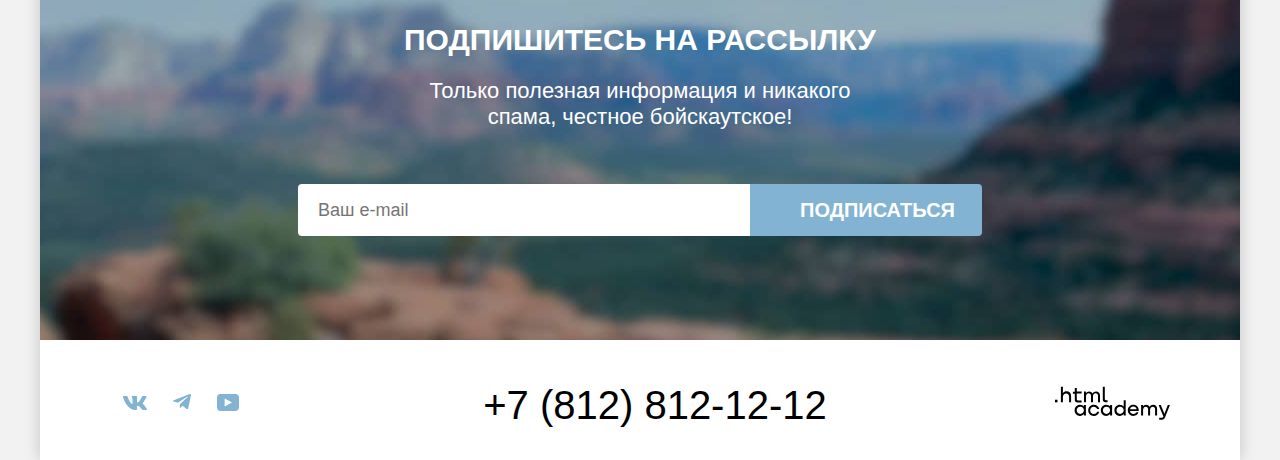
==== commit 61fd324d: "Правки под PixelPerfect" ====
--- a/index.html
+++ b/index.html
@@ -1,72 +1,52 @@
 <!DOCTYPE html>
 <html lang="ru">
+
 <head>
   <meta charset="UTF-8">
   <meta name="viewport" content="width=device-width, initial-scale=1.0">
   <title>Sedona</title>
   <link rel="stylesheet" href="styles/styles.css">
-  <link rel="icon" href="/images/favicon.png" type="image/x-icon">
-</head>
+  <link rel="icon" href="favicon.png" type="image/x-icon"> </head>
+
 <body>
   <div class="panel">
     <header class="page-header">
-      <nav class="navigation">
-        <a class="navigation-link-logo" href="index.html">
-          <img class="navigation-logo" src="images/header/logo_nav.svg" alt="Логотип города Седона" width="140" height="70">
+      <nav class="navigation"> <a class="navigation-link-logo">
+          <img class="navigation-logo" src="images/header/logo-nav.svg" alt="Логотип города Седона." width="140" height="70">
         </a>
         <ul class="navigation-list">
-          <li class="navigation-item">
-            <a class="navigation-link nav-underline" href="index.html">Главная</a>
-          </li>
-          <li class="navigation-item">
-            <a class="navigation-link" href="#">О Седоне</a>
-          </li>
-          <li class="navigation-item">
-            <a class="navigation-link " href="catalog.html">Гостиницы</a>
-          </li>
-
+          <li class="navigation-item"> <a class="navigation-link nav-underline">Главная</a> </li>
+          <li class="navigation-item"> <a class="navigation-link" href="">О Седоне</a> </li>
+          <li class="navigation-item "> <a class="navigation-link" href="catalog.html">Гостиницы</a> </li>
         </ul>
         <ul class="navigation-list navigation-user">
-          <li class="navigation-item">
-            <a class="navigation-link user-navigation-link"   href="#" aria-label="Переход на страницу поиска гостиницы">
-              <img class="navigation-icon"  src="images/header/search-icon.svg" alt="Иконка в виде лупы" width="18" height="18">
-            </a>
-          </li>
-          <li class="navigation-item navigation-item-with-counter">
-            <a class="navigation-link user-navigation-link" href="#" aria-label="Переход на страницу с избранными отелями">
-              <img class="navigation-icon" src="images/header/heart-icon.svg" alt="Иконка в виде сердца" width="18" height="17">
+          <li class="navigation-item"><a class="navigation-link user-navigation-link" href="#" aria-label="Переход на страницу поиска гостиницы">
+            <span class="visually-hidden">Переход на страницу поиска гостиницы</span>
+              <svg class="navigation-icon" xmlns="http://www.w3.org/2000/svg" width="19" height="19" viewBox="0 0 19 19" aria-hidden="true">
+                <path d="M18.5 17.0083L14.8 13.3287C15.8 12.0359 16.5 10.3453 16.5 8.4558C16.5 4.08011 12.9 0.5 8.5 0.5C4.1 0.5 0.5 4.17956 0.5 8.55525C0.5 12.9309 4.1 16.511 8.5 16.511C10.3 16.511 12 15.9144 13.4 14.8204L17.1 18.5L18.5 17.0083ZM8.5 14.5221C5.2 14.5221 2.5 11.837 2.5 8.55525C2.5 5.27348 5.2 2.5884 8.5 2.5884C11.8 2.5884 14.5 5.27348 14.5 8.55525C14.5 11.837 11.8 14.5221 8.5 14.5221Z"/>
+              </svg>
+            </a> </li>
+          <li class="navigation-item navigation-item-with-counter"><a class="navigation-link user-navigation-link" href="#" aria-label="Переход на страницу с избранными отелями">
+              <span class="visually-hidden">Переход на страницу с избранными отелями</span>
+              <svg class="navigation-icon navigation-heart-icon" xmlns="http://www.w3.org/2000/svg" width="18" height="17" viewBox="0 0 18 17" aria-hidden="true">
+                <path d="M8.9 17C8.6 17 8.3 16.9 8.1 16.6C2.7 10.5 1.4 9.1 1.1 8.7C0.4 7.8 0 6.6 0 5.4C0 2.4 2.4 0 5.5 0C6.8 0 8 0.5 9 1.3C10 0.5 11.3 0 12.5 0C15.5 0 18 2.4 18 5.4C18 6.7 17.5 7.9 16.7 8.8L9.7 16.7C9.5 16.9 9.3 17 8.9 17ZM2.9 7.5C3.2 7.9 6.4 11.5 9 14.4L15.2 7.4C15.7 6.9 15.9 6.2 15.9 5.4C15.9 3.6 14.4 2.1 12.6 2.1C11.6 2.1 10.6 2.6 9.9 3.4C9.6 3.7 9.3 3.8 9 3.8C8.7 3.8 8.4 3.6 8.2 3.4C7.5 2.6 6.5 2.1 5.5 2.1C3.7 2.1 2.2 3.6 2.2 5.4C2.1 6.3 2.5 7 2.9 7.5C2.8 7.5 2.8 7.5 2.9 7.5Z"/>
+              </svg>
               <span class="favorites-counter">12</span>
-            </a>
-          </li>
-          <li class="navigation-item">
-
-            <button class="button navigation-button" type="button" >Хочу сюда!</button>
-          </li>
-        </ul>
-      </nav>
+            </a> </li>
+        </ul> <button class="button navigation-button" type="button">Хочу сюда!</button> </nav>
     </header>
     <main class="main-container main-index">
       <section class="hero">
-        <h1 class="visually-hidden">
-          Sedona
-        </h1>
-        <img class="hero-logo" src="images/index-main/hero.svg" alt="Welcome to the gorgeous Sedona 'Because th Grand Canyon sucks!'">
-      </section>
-
-
+        <h1 class="visually-hidden"> Sedona </h1> <img class="hero-logo" src="images/index-main/hero.svg" alt="Welcome to the gorgeous Sedona 'Because th Grand Canyon sucks!'"> </section>
       <section class="advantages">
-        <h2 class="advantages-title">Седона — небольшой городок в Аризоне,
-          заслуживающий большего!</h2>
+        <h2 class="advantages-title">Седона — небольшой городок в Аризоне, заслуживающий большего!</h2>
         <p class="advantages-subtitle">Рассмотрим причины, по которым Седона круче, чем Гранд-Каньон!</p>
-
         <ul class="advantages-list">
           <li class="advantages-item-with-pic">
             <div class="advantages-item-content">
               <h3 class="advantages-item-title advantages-item-extra">Настоящий городок</h3>
               <p class="advantages-item-text advantages-item-extra">Седона — не аттракцион для туристов, там течёт своя жизнь</p>
-            </div>
-            <img class="advantages-pic" src="images/index-main/advantages-1.jpg" alt="Фото придорожного мотеля" width="800" height="385">
-          </li>
+            </div> <img class="advantages-pic" src="images/index-main/advantages-1.jpg" alt="Фото придорожного мотеля." width="800" height="385"> </li>
           <li class="advantages-item">
             <h3 class="advantages-item-title">Небольшая площадь</h3>
             <p class="advantages-item-text">Все достопримечательности находятся очень близко</p>
@@ -79,8 +59,7 @@
             <h3 class="advantages-item-title">Мало туристов</h3>
             <p class="advantages-item-text">Большинство едет в Гранд Каньон и толпится там</p>
           </li>
-          <li class="advantages-item-with-pic">
-            <img class="advanatages-pic" src="images/index-main/advantages-2.jpg" alt="Фото каньона" width="800" height="385">
+          <li class="advantages-item-with-pic"> <img class="advantages-pic" src="images/index-main/advantages-2.jpg" alt="Фото каньона." width="800" height="385">
             <div class="advantages-item-content">
               <h3 class="advantages-item-title advantages-item-extra">Там есть мост&nbsp;дьявола</h3>
               <p class="advantages-item-text advantages-item-extra">Да, по нему можно пройти! Если вы осмелитесь, разумеется</p>
@@ -90,73 +69,51 @@
         <h2 class="advantages-title post-advantages-title">Приезжайте в Седону отдохнуть в&nbsp;комфорте и уюте!</h2>
         <p class="advantages-subtitle post-advantages-subtitle">Опытный персонал и качественное обслуживание!</p>
         <ul class="advantages-list-with-icons">
-          <li class="advantages-item advantages-item-with-icon">
-            <img class="advantages-item-icon" src="images/index-main/advantages-icon-1.svg" alt="Иконка домика" width="75" height="72">
+          <li class="advantages-item advantages-item-with-icon"> <img class="advantages-item-icon" src="images/index-main/advantages-icon-1.svg" alt="Иконка домика." width="75" height="72">
             <h3 class="advantages-item-title">Жильё</h3>
-            <p class="advantages-item-text">Рекомендуем пожить в&nbsp;настоящем мотеле,
-              всё&nbsp;как&nbsp;в кино!</p>
+            <p class="advantages-item-text">Рекомендуем пожить в&nbsp;настоящем мотеле, всё&nbsp;как&nbsp;в кино!</p>
           </li>
-          <li class="advantages-item advantages-item-with-icon">
-            <img class="advantages-item-icon" src="images/index-main/advantages-icon-2.svg" alt="Иконка бургера" width="75" height="72">
+          <li class="advantages-item advantages-item-with-icon"> <img class="advantages-item-icon" src="images/index-main/advantages-icon-2.svg" alt="Иконка бургера." width="75" height="72">
             <h3 class="advantages-item-title">Еда</h3>
             <p class="advantages-item-text ">Всегда заказывайте топовый&nbsp;фирменный бургер, вы не разочаруетесь!</p>
           </li>
-          <li class="advantages-item advantages-item-with-icon">
-            <img class="advantages-item-icon" src="images/index-main/advantages-icon-3.svg" alt="Иконка подарка" width="75" height="72">
+          <li class="advantages-item advantages-item-with-icon"> <img class="advantages-item-icon" src="images/index-main/advantages-icon-3.svg" alt="Иконка подарка." width="75" height="72">
             <h3 class="advantages-item-title">Сувениры</h3>
-            <p class="advantages-item-text">Не только китайского,
-              но&nbsp;и&nbsp;настоящего местного производства!</p>
+            <p class="advantages-item-text">Не только китайского, но&nbsp;и&nbsp;настоящего местного производства!</p>
           </li>
         </ul>
       </section>
-
-
       <section class="search">
         <h2 class="search-title">Заинтересовались?</h2>
-        <p class="search-subtitle">Укажите предполагаемые даты поездки,<br>и мы покажем вам лучшие предложения гостиниц в Седоне</p>
-        <button class="button search-button" type="button">Поиск гостиницы в Седоне</button>
-      </section>
-
-
+        <p class="search-subtitle">Укажите предполагаемые даты поездки,<br>и мы покажем вам лучшие предложения гостиниц в Седоне</p> <button class="button search-button" type="button">Поиск гостиницы в Седоне</button> </section>
       <section class="subscribe">
         <h2 class="subscribe-title">Подпишитесь на рассылку</h2>
         <p class="subscribe-subtitle">Только полезная информация и никакого спама, честное бойскаутское!</p>
         <div class="subscribe-email-form-wrapper">
-          <form class="subscribe-email-form" action="https://echo.htmlacademy.ru/courses" method="post">
-            <input class="subscribe-form-field" type="text" name="email" id="email-field" placeholder="Ваш e-mail" required>
-            <button class="button subscribe-button" type="submit">Подписаться</button>
-          </form>
+          <form class="subscribe-email-form" action="https://echo.htmlacademy.ru/" method="post"> <label class="visually-hidden" for="email-field">Поле для ввода кашего e-mail</label> <input class="subscribe-form-field" type="text" name="email" id="email-field" placeholder="Ваш e-mail" required> <button class="button subscribe-button" type="submit">Подписаться</button> </form>
         </div>
       </section>
     </main>
     <footer class="page-footer">
       <div class="page-footer-container">
         <ul class="footer-social-list">
-          <li class="social-item">
-            <a class="social-link" href="https://vk.com/htmlacademy" aria-label="Переход на группу Вконтакте HtmlAcademy">
-              <svg role="img" xmlns="http://www.w3.org/2000/svg" width="24" height="14" viewBox="0 0 24 14" aria-label="Логотип Вконтакте">
+          <li class="social-item"> <a class="social-link" href="https://vk.com/htmlacademy" aria-label="Переход на группу Вконтакте HtmlAcademy">
+              <svg xmlns="http://www.w3.org/2000/svg" width="24" height="14" viewBox="0 0 24 14" aria-hidden="true">
                 <path class="social-icon" fill-rule="evenodd" clip-rule="evenodd" d="M23.45 0.948C23.616 0.402 23.45 0 22.655 0H20.03C19.362 0 19.054 0.347 18.887 0.73C18.887 0.73 17.552 3.926 15.661 6.002C15.049 6.604 14.771 6.795 14.437 6.795C14.27 6.795 14.019 6.604 14.019 6.057V0.948C14.019 0.292 13.835 0 13.279 0H9.151C8.734 0 8.483 0.304 8.483 0.593C8.483 1.214 9.429 1.358 9.526 3.106V6.904C9.526 7.737 9.373 7.888 9.039 7.888C8.149 7.888 5.984 4.677 4.699 1.003C4.45 0.288 4.198 0 3.527 0H0.9C0.15 0 0 0.347 0 0.73C0 1.412 0.89 4.8 4.145 9.281C6.315 12.341 9.37 14 12.153 14C13.822 14 14.028 13.632 14.028 12.997V10.684C14.028 9.947 14.186 9.8 14.715 9.8C15.105 9.8 15.772 9.992 17.33 11.467C19.11 13.216 19.403 14 20.405 14H23.03C23.78 14 24.156 13.632 23.94 12.904C23.702 12.18 22.852 11.129 21.725 9.882C21.113 9.172 20.195 8.407 19.916 8.024C19.527 7.533 19.638 7.314 19.916 6.877C19.916 6.877 23.116 2.451 23.449 0.948H23.45Z" fill="#83B3D3"/>
               </svg>
-            </a>
-          </li>
-          <li class="social-item">
-            <a class="social-link " href="https://t.me/htmlacademy" aria-label="Переход в телеграм-канал HtmlAcademy">
-              <svg role="img"  class="social-icon" xmlns="http://www.w3.org/2000/svg" width="18" height="16" viewBox="0 0 18 16" aria-label="Логотип Телеграмм">
+            </a> </li>
+          <li class="social-item"> <a class="social-link " href="https://t.me/htmlacademy" aria-label="Переход в телеграм-канал HtmlAcademy">
+              <svg class="social-icon" xmlns="http://www.w3.org/2000/svg" width="18" height="16" viewBox="0 0 18 16" aria-hidden="true">
                 <path class="social-icon" d="M16.785 0.0992597L0.840489 6.24776C-0.247661 6.68481 -0.241365 7.29184 0.640845 7.56253L4.73445 8.83953L14.2058 2.8637C14.6537 2.59121 15.0629 2.7378 14.7265 3.03636L7.05283 9.96185H7.05103L7.05283 9.96275L6.77045 14.1823C7.18413 14.1823 7.36669 13.9925 7.59871 13.7686L9.58705 11.8351L13.7229 14.89C14.4855 15.31 15.0332 15.0941 15.2229 14.1841L17.9379 1.38885C18.2158 0.274623 17.5126 -0.229883 16.785 0.0992597Z" fill="#83B3D3"/>
               </svg>
-            </a>
-          </li>
-          <li class="social-item">
-            <a class="social-link" href="https://www.youtube.com/user/htmlacademyru" aria-label="Переход на YouTube канал HtmlAcademy">
-              <svg role="img"  class="social-icon" xmlns="http://www.w3.org/2000/svg" width="22" height="17" viewBox="0 0 22 17" aria-label="Логотип YouTube">
+            </a> </li>
+          <li class="social-item"> <a class="social-link" href="https://www.youtube.com/user/htmlacademyru" aria-label="Переход на YouTube канал HtmlAcademy">
+              <svg class="social-icon" xmlns="http://www.w3.org/2000/svg" width="22" height="17" viewBox="0 0 22 17" aria-hidden="true">
                 <path class="social-icon" d="M18.607 0H3.17413C1.31343 0 0 1.59375 0 3.4V13.4937C0 15.4062 1.31343 17 3.17413 17H18.8259C20.4677 17 22 15.4062 22 13.6V3.4C21.7811 1.59375 20.4677 0 18.607 0ZM7.66169 12.5375V4.4625L14.995 8.5L7.66169 12.5375Z" fill="#83B3D3"/>
               </svg>
-            </a>
-          </li>
-        </ul>
-        <a class="footer-phone" href="tel:88128121212">+7 (812) 812-12-12</a>
-        <a class="footer-logo-link" href="https://htmlacademy.ru/" aria-label="Переход на сайте HtmlAcademy">
-          <svg role="img" class="footer-logo" xmlns="http://www.w3.org/2000/svg" width="115" height="34" viewBox="0 0 115 34" fill="none" aria-label="Логотип HtmlAcademy">
+            </a> </li>
+        </ul> <a class="footer-phone" href="tel:88128121212">+7 (812) 812-12-12</a> <a class="footer-logo-link" href="https://htmlacademy.ru/" aria-label="Переход на сайте HtmlAcademy">
+          <svg class="footer-logo" xmlns="http://www.w3.org/2000/svg" width="115" height="34" viewBox="0 0 115 34" fill="none" aria-hidden="true">
             <path d="M0 13.7232V16.3232H2.5V13.7232H0Z"/>
             <path d="M11.6 5.32324C10 5.32324 8.8 6.02324 8 7.02324H7.9V0.823242H5.9V16.3232H7.9V11.0232C7.9 8.92324 9.2 7.42324 11.2 7.42324C13 7.42324 14.1 8.82324 14.1 10.6232V16.3232H16.1V10.2232C16.2 7.22324 14.3 5.32324 11.6 5.32324Z"/>
             <path d="M26.6 5.62324H21.8V1.92324H19.8V5.72324H17.9V7.72324H19.8V13.7232C19.8 15.4232 20.8 16.4232 22.5 16.4232H26.6V14.4232H22.9C22.2 14.4232 21.8 14.0232 21.8 13.3232V7.62324H26.6V5.62324Z"/>
@@ -170,80 +127,55 @@
             <path d="M98.2 18.7232C96.6 18.7232 95.3 19.5232 94.6 20.7232H94.5C93.9 19.5232 92.7 18.7232 91.1 18.7232C89.7 18.7232 88.6 19.4232 88 20.5232V19.0232H86.1V29.6232H88.1V24.2232C88.1 22.2232 89.1 20.8232 90.7 20.7232C92.2 20.7232 93.1 21.7232 93.1 23.3232V29.6232H95.1V24.0232C95.1 21.6232 96.5 20.7232 97.7 20.7232C99.2 20.7232 100.1 21.7232 100.1 23.3232V29.6232H102.1V23.1232C102.2 20.5232 100.7 18.7232 98.2 18.7232Z"/>
             <path d="M109.4 27.8232L105.8 18.9232H103.6L108.4 30.5232C108.1 31.4232 107.7 31.7232 106.7 31.7232H104.2V33.7232H106.7C108.5 33.7232 109.5 32.9232 110.2 31.1232L114.9 18.9232H112.8L109.4 27.8232Z"/>
           </svg>
-        </a>
-    </div>
+        </a> </div>
     </footer>
     <div class="modal-container modal-container-close">
       <div class="modal modal-auth">
         <div class="modal-wrapper">
-          <h2 class="modal-title">поиск гостиницы в Седоне</h2>
-           <button class="close-button" type="submit">
-              <svg role="img" class="close-button-icon" xmlns="http://www.w3.org/2000/svg" width="15" height="15" viewBox="0 0 15 15" fill="none" aria-label="Иконка крестика для кнопки закрытия формы">
-                <path d="M14.4905 1.78288L13.1982 0.49057L7.49048 6.19826L1.78279 0.49057L0.490479 1.78288L6.19817 7.49057L0.490479 13.1983L1.78279 14.4906L7.49048 8.78288L13.1982 14.4906L14.4905 13.1983L8.78279 7.49057L14.4905 1.78288Z" fill="black"/>
-              </svg>
-            </button>
+          <h2 class="modal-title">Поиск гостиницы в Седоне</h2> <button class="close-button" type="submit">
+                <svg role="img" class="close-button-icon" xmlns="http://www.w3.org/2000/svg" width="15" height="15" viewBox="0 0 15 15" fill="none" aria-label="Иконка крестика для кнопки закрытия формы">
+                  <path d="M14.4905 1.78288L13.1982 0.49057L7.49048 6.19826L1.78279 0.49057L0.490479 1.78288L6.19817 7.49057L0.490479 13.1983L1.78279 14.4906L7.49048 8.78288L13.1982 14.4906L14.4905 13.1983L8.78279 7.49057L14.4905 1.78288Z" fill="black"/>
+                </svg>
+              </button>
           <form class="modal-form" action="https://echo.htmlacademy.ru/">
-            <div class="field-group">
-              <label class="search-options" for="date-start">Дата заезда:</label>
-              <img class="calendar-icon" src="/images/form/calendar-icon.svg" alt="Иконка календаря">
-              <input class="field field-date" type="text" id="date-start" name="date-start" value="27 апреля 2020" placeholder="Укажите дату">
-              <span class="modal-error modal-error-start">Мы не можем отправить вас в прошлое</span>
+            <div class="field-group"> <label class="search-options" for="date-start">Дата заезда:</label>
+              <div class="field-date-wrapper"> <input class="field field-date" type="text" id="date-start" name="date-start" value="27 апреля 2020" placeholder="Укажите дату" required> <span class="modal-error modal-error-start">Мы не можем отправить вас в прошлое</span> </div>
             </div>
+            <div class="field-group"> <label class="search-options" for="date-end">Дата выезда:</label>
+              <div class="field-date-wrapper"> <input class="field field-date" type="text" id="date-end" name="date-end" value="1 сентября 2023" placeholder="Укажите дату" required> <span class="modal-error modal-error-end">На эти даты есть свободные номера. Пока есть</span> </div>
+            </div>
+            <div class="modal-field-group">
+              <div class="field-group field-group-adult"> <label class="search-options counter-option" for="adult-quantity">Взрослые:</label> <button class="less-people quantity-button" type="button" aria-label="Кнопка уменьшения количества взрослых">
 
-            <div class="field-group">
-              <label class="search-options" for="date-end">Дата выезда:</label>
-              <img class="calendar-icon" src="/images/form/calendar-icon.svg" alt="Иконка календаря">
-              <input class="field field-date" type="text" id="date-end" name="date-end" value="1 сентября 2023" placeholder="Укажите дату">
-              <span class="modal-error modal-error-end">На эти даты есть свободные номера. Пока есть</span>
-            </div>
-
-            <div class="modal-field-group">
-              <div class="field-group field-group-adult">
-                <label class="search-options counter-option" for="adult-quantity">Взрослые:</label>
-                <button class="less-people quantity-button" type="button" aria-label="Кнопка уменьшения количества взрослых">
-
-                    <svg role="img" class="change-quantity-icon" xmlns="http://www.w3.org/2000/svg" width="14" height="2" viewBox="0 0 14 2" fill="none" aria-label="Иконка знака минус">
+                    <svg class="change-quantity-icon" xmlns="http://www.w3.org/2000/svg" width="14" height="2" viewBox="0 0 14 2" fill="none" aria-hidden="true">
                       <path d="M0 0L0 2L14 2V0L0 0Z"/>
                     </svg>
 
-                </button>
-                <input class="field field-people" type="number" id="adult-quantity" name="adult-quantity" max="99" value="2" aria-label="Количество взрослых, которые будут проживать в номере">
-                <button class="more-people quantity-button" type="button" aria-label="Кнопка увеличения количества взрослых">
-                  <svg role="img" class="change-quantity-icon plus-icon" xmlns="http://www.w3.org/2000/svg" width="14" height="14" viewBox="0 0 14 14" fill="none" aria-label="Иконка знака плюс">
+                </button> <input class="field field-people" type="number" id="adult-quantity" name="adult-quantity" max="99" value="2" aria-label="Количество взрослых, которые будут проживать в номере" required> <button class="more-people quantity-button" type="button" aria-label="Кнопка увеличения количества взрослых">
+                  <svg class="change-quantity-icon plus-icon" xmlns="http://www.w3.org/2000/svg" width="14" height="14" viewBox="0 0 14 14" fill="none" aria-hidden="true">
                     <path d="M14 6H8V0H6V6H0V8H6V14H8V8H14V6Z"/>
                   </svg>
+                </button> </div>
+              <div class="field-group field-group-child"> <label class="search-options counter-option" for="child-quantity">Дети:</label> <button class="popover-label" type="button" aria-label="Кнопка при наведении на которую появится подсказка">
                 </button>
-              </div>
-              <div class="field-group field-group-child">
-                <label class="search-options counter-option" for="child-quantity">Дети:</label>
-                <button class="popover-label" type="button" aria-label="Кнопка при наведении на которую появится подсказка">
-                  <img class="popover-label-icon" src="/images/form/popover-label-icon.svg" alt="Иконка перевернутого восклицательного знака">
-                </button>
-                <div class="popover popover-close">
-                  <p class="popover-text">
-                    Укажите количество детей, которые будут с вами, возраст которых от 6 до 18 лет. Дети до 6 лет размещаются бесплатно.
-                  </p>
-                </div>
-                <button class="less-people quantity-button" type="button" aria-label="Кнопка уменьшения количества детей, которые будут проживать в номере">
-                  <svg role="img" class="change-quantity-icon" xmlns="http://www.w3.org/2000/svg" width="14" height="2" viewBox="0 0 14 2" fill="none" aria-label="Иконка знака минус">
+                <div class="popover">
+                  <p class="popover-text"> Укажите количество детей, которые будут с вами, возраст которых от 6 до 18 лет. Дети до 6 лет размещаются бесплатно. </p>
+                </div> <button class="less-people quantity-button" type="button" aria-label="Кнопка уменьшения количества детей, которые будут проживать в номере">
+                  <svg class="change-quantity-icon" xmlns="http://www.w3.org/2000/svg" width="14" height="2" viewBox="0 0 14 2" fill="none" aria-hidden="true">
                     <path d="M0 0L0 2L14 2V0L0 0Z"/>
                   </svg>
-                </button>
-                <input class="field field-people" type="number" id="child-quantity" name="child-quantity" value="2" aria-label="Количество детей которые будут проживать в номере">
-                <button class="more-people quantity-button" type="button" aria-label="Кнопка увеличения количества детей, которые будут проживать в номере">
-                  <svg role="img" class="change-quantity-icon plus-icon" xmlns="http://www.w3.org/2000/svg" width="14" height="14" viewBox="0 0 14 14" fill="none" aria-label="Иконка знака плюс">
+                </button> <input class="field field-people" type="number" id="child-quantity" name="child-quantity" value="2" aria-label="Количество детей которые будут проживать в номере" required> <button class="more-people quantity-button" type="button" aria-label="Кнопка увеличения количества детей, которые будут проживать в номере">
+                  <svg class="change-quantity-icon plus-icon" xmlns="http://www.w3.org/2000/svg" width="14" height="14" viewBox="0 0 14 14" fill="none" aria-hidden="true">
                       <path d="M14 6H8V0H6V6H0V8H6V14H8V8H14V6Z"/>
                   </svg>
-                </button>
-              </div>
-              <button class=" button send-modal-form" type="submit">
-                <span class="send-modal-form-text">Найти</span>
-              </button>
-            </div>
-          </form>
+                </button> </div>
+            </div> <button class=" button send-modal-form" type="submit">
+              <span class="send-modal-form-text">Найти</span>
+            </button> </form>
         </div>
       </div>
     </div>
   </div>
 </body>
+
 </html>
--- a/styles/styles.css
+++ b/styles/styles.css
@@ -14,13 +14,13 @@
   font-display: swap;
 }
 
-
-html{
+html {
   height: 100%;
 }
 
-body{
-  background-color: #F2F2F2;;
+body {
+  background-color: #F2F2F2;
+  ;
   margin: 0 auto;
   width: 1200px;
   height: 100%;
@@ -31,7 +31,7 @@
   color: #333333;
 }
 
-.panel{
+.panel {
   min-height: 100%;
   display: flex;
   flex-direction: column;
@@ -39,29 +39,30 @@
   box-shadow: 0 0 15px 0 rgba(0, 0, 0, 0.20);
 }
 
-.navigation{
+.navigation {
   display: flex;
   align-items: flex-start;
   width: 1060px;
   margin: 0 auto;
 }
-.green-circle{
+
+.green-circle {
   position: relative;
 }
 
-.favorites-counter{
+.favorites-counter {
   width: 20px;
   height: 20px;
   box-sizing: border-box;
   position: absolute;
   color: #FFFFFF;
-  font-size: 12px;
+  font-size: 10px;
   font-style: normal;
   text-align: center;
   font-weight: 400;
   line-height: 10px;
-  top:15px;
-  right:0;
+  top: 11px;
+  right: 4px;
   background-color: #7DB54F;
   display: flex;
   justify-content: center;
@@ -70,17 +71,17 @@
   padding: 5px;
 }
 
-.navigation-item-with-counter{
+.navigation-item-with-counter {
   position: relative;
 }
 
-.navigation-logo{
+.navigation-logo {
   margin-bottom: -9px;
   position: relative;
   z-index: 2;
 }
 
-.navigation-list{
+.navigation-list {
   display: flex;
   align-items: center;
   flex-wrap: wrap;
@@ -90,13 +91,13 @@
   list-style: none;
 }
 
-.navigation-user{
-  width: 312px;
+.navigation-user {
+  width: 176px;
   margin-left: auto;
   justify-content: end;
 }
 
-.navigation-link-logo{
+.navigation-link-logo {
   align-items: end;
   margin-right: 28px;
 }
@@ -112,36 +113,65 @@
   text-align: center;
 }
 
-.user-navigation-link{
+.navigation-link[href]:hover,
+.navigation-link:focus {
+  color: #756157;
+}
+
+.navigation-link[href]:active {
+  color: rgba(117, 97, 87, 0.3);
+}
+
+.user-navigation-link:hover .navigation-icon,
+.user-navigation-link:focus .navigation-icon {
+  fill: #82B3D3;
+}
+
+.user-navigation-link:active .navigation-icon {
+  fill: #82B3D3;
+  opacity: 0.5;
+}
+
+.user-navigation-link:hover .navigation-heart-icon,
+.user-navigation-link:focus .navigation-heart-icon {
+  fill: #FF007F
+}
+
+.user-navigation-link:active .navigation-heart-icon {
+  fill: #FF007F;
+  opacity: 0.5;
+}
+
+.user-navigation-link {
   width: 19px;
   height: 19px;
   padding: 22px 12px;
 }
 
-.navigation-button{
+.navigation-button {
   vertical-align: none;
   width: 160px;
   color: #FFFFFF;
   background-color: #756157;
-  border-radius:4px;
+  border-radius: 4px;
   margin-left: 20px;
+  margin: 14px 0 14px 20px;
 }
 
 .navigation-button:hover,
 .search-button:hover,
-.card-button-detail:hover{
+.card-button-detail:hover {
   background-color: #615048;
-  outline: none;
 }
 
 .navigation-button:active,
 .search-button:active,
-.card-button-detail:active{
+.card-button-detail:active {
   background-color: #756157;
   color: #FFFFFF4D;
 }
 
-.hero{
+.hero {
   background-image: url("../images/index-main/hero-background.jpg");
   background-size: 100% auto;
   background-repeat: no-repeat;
@@ -151,28 +181,27 @@
   background-color: rgba(131, 179, 211, 0.20);
 }
 
-.main-index{
-  color:#000000;
+.main-index {
+  color: #000000;
   background-color: #FFFFFF;
 }
 
-
-.hero-logo{
+.hero-logo {
   display: block;
   margin: 0 auto;
 }
 
-.hero::after{
-  content:"";
-  position:absolute;
+.hero::after {
+  content: "";
+  position: absolute;
   background: url("../images/index-main/hero-figure.svg") 50% 100% no-repeat;
   height: 60px;
   width: 100%;
-  left:0;
+  left: 0;
   bottom: 0;
 }
 
-.button{
+.button {
   box-sizing: border-box;
   padding: 8px 0;
   border: none;
@@ -183,20 +212,15 @@
   text-transform: uppercase;
   cursor: pointer;
   display: inline-block;
-  border-radius:4px;
+  border-radius: 4px;
   font-family: "PT Sans", "Roboto", sans-serif;
 }
 
-.button:disabled{
-  background-color: #FFFFFF;
-  color: #E5E5E5;
-}
-
-.advantages{
+.advantages {
   padding-top: 69px;
 }
 
-.advantages-list{
+.advantages-list {
   display: flex;
   flex-wrap: wrap;
   margin: 0 0 64px 0;
@@ -204,7 +228,7 @@
   list-style: none;
 }
 
-.advantages-list-with-icons{
+.advantages-list-with-icons {
   margin: 0 auto;
   padding: 0;
   display: flex;
@@ -212,61 +236,59 @@
   flex-wrap: wrap;
 }
 
-.advantages-title{
-  color:#000000;
+.advantages-title {
+  color: #000000;
   text-align: center;
   font-size: 30px;
   font-weight: 700;
   line-height: 36px;
   text-transform: uppercase;
   margin: 0 auto 25px auto;
-  padding: 0;
+  padding: 0 200px 0 200px;
   width: 627px;
 }
 
-.post-advantages-title{
+.post-advantages-title {
   margin-bottom: 20px;
 }
 
-.advantages-subtitle{
+.advantages-subtitle {
   color: #333333;
   text-align: center;
   font-size: 22px;
   line-height: 26px;
-  margin: 0 0 90px 0;
-  padding: 0;
-}
-
-.post-advantages-subtitle{
+  margin: 0 auto 90px auto;
+  padding: 0 200px 0 200px;
+}
+
+.post-advantages-subtitle {
   margin-bottom: 64px;
-
-}
-
-.advantages-item{
+}
+
+.advantages-item {
   width: 400px;
   box-sizing: border-box;
   padding: 113px 84px;
   background-color: #83B3D31F;
 }
 
-.advantages-list .advantages-item:nth-child(3){
+.advantages-list .advantages-item:nth-child(odd) {
   background-color: #83B3D333;
 }
 
-.advantages-item-with-pic{
-  background-color:#82B3D3;
-  display: flex;
-}
-
-
-.advantages-item-content{
+.advantages-item-with-pic {
+  background-color: #82B3D3;
+  display: flex;
+}
+
+.advantages-item-content {
   box-sizing: border-box;
   width: 400px;
   padding: 103px 85px;
 }
 
 .advantages-item-title {
-  color:#000000;
+  color: #000000;
   text-align: center;
   font-size: 24px;
   font-weight: 700;
@@ -276,7 +298,7 @@
   width: 175px;
 }
 
-.advantages-item-title::after{
+.advantages-item-title::after {
   display: block;
   content: "";
   margin: 30px auto;
@@ -285,23 +307,23 @@
   background-color: #0000004D;
 }
 
-.advantages-item-content .advantages-item-title::after{
-  background-color:#FFFFFF4D;
-}
-
-.advantages-list-with-icons .advantages-item-title::after{
+.advantages-item-content .advantages-item-title::after {
+  background-color: #FFFFFF4D;
+}
+
+.advantages-list-with-icons .advantages-item-title::after {
   display: none;
 }
 
-.advantages-list-with-icons  .advantages-item-title{
+.advantages-list-with-icons .advantages-item-title {
   margin: 30px auto;
 }
 
-.advantages-list-with-icons .advantages-item:nth-child(even){
+.advantages-list-with-icons .advantages-item:nth-child(even) {
   background-color: #FFFFFF;
 }
 
-.advantages-item-text{
+.advantages-item-text {
   color: #333333;
   text-align: center;
   padding: 0;
@@ -309,7 +331,7 @@
   width: 100%;
 }
 
-.advantages-pic{
+.advantages-pic {
   max-width: 800px;
   height: 100%;
   object-fit: cover;
@@ -320,20 +342,20 @@
   color: #FFFFFF;
 }
 
-.advantages-item-icon{
+.advantages-item-icon {
   display: block;
   margin: 0 auto;
 }
 
-.advantages-item-with-icon{
-   padding: 80px 85px;
-}
-
-.search{
+.advantages-item-with-icon {
+  padding: 80px 85px;
+}
+
+.search {
   padding: 96px 0;
 }
 
-.search-title{
+.search-title {
   color: #000000;
   text-align: center;
   font-size: 30px;
@@ -341,19 +363,20 @@
   line-height: 36px;
   text-transform: uppercase;
   margin: 0;
-  padding: 0 0 20px 0;
-}
-
-.search-subtitle{
+  padding: 0 200px 20px 200px;
+}
+
+.search-subtitle {
+  color: #333333;
   text-align: center;
   font-size: 22px;
   line-height: 26px;
   margin: 0 auto 54px auto;
-  padding: 0;
+  padding: 0 200px 0 200px;
   width: 592px;
 }
 
-.search-button{
+.search-button {
   color: #FFFFFF;
   font-size: 20px;
   line-height: 36px;
@@ -366,10 +389,10 @@
   font-weight: 700;
 }
 
-.subscribe-button{
+.subscribe-button {
   background-color: #82B3D3;
   padding: 8px 50px;
-  color:#FFFFFF;
+  color: #FFFFFF;
   font-size: 20px;
   font-style: normal;
   line-height: 36px;
@@ -381,36 +404,41 @@
 
 .subscribe-button:hover,
 .button-filter-apply:hover,
-.card-button-favorites:hover{
+.card-button-favorites:hover {
+  background-color: #68A2CA;
+}
+
+.subscribe-button:focus,
+.button-filter-apply:focus,
+.card-button-favorites:focus {
   background-color: #68A2CA;
   outline: none;
 }
 
 .subscribe-button:active,
 .button-filter-apply:active,
-.card-button-favorites:active{
+.card-button-favorites:active {
   background-color: #82B3D3;
   color: #FFFFFF4D;
-  outline: none;
-}
-
-.subscribe-title{
-  color:#FFFFFF;
+}
+
+.subscribe-title {
+  color: #FFFFFF;
   text-align: center;
   font-size: 30px;
   font-weight: 700;
   line-height: 36px;
   text-transform: uppercase;
   margin: 0;
-  padding:0;
+  padding: 0 200px 0 200px;
   margin-bottom: 20px;
 }
 
-.subscribe-catalog-titile{
+.subscribe-catalog-titile {
   color: #000000;
 }
 
-.subscribe-subtitle{
+.subscribe-subtitle {
   color: #FFFFFF;
   text-align: center;
   font-size: 22px;
@@ -419,15 +447,15 @@
   width: 475px;
 }
 
-.subscribe-catalog-subtile{
-  color: #000000;
-}
-
-.subscribe-catalog{
+.subscribe-catalog-subtile {
+  color: #333333;
+}
+
+.subscribe-catalog {
   padding: 96px 0 104px 0;
 }
 
-.subscribe{
+.subscribe {
   background-color: rgba(51, 51, 51, 1);
   background-image: url("../images/index-main/subscribe-background.jpg");
   background-repeat: no-repeat;
@@ -435,13 +463,12 @@
   padding: 96px 0 104px 0;
 }
 
-.subscribe-email-form{
+.subscribe-email-form {
   display: flex;
   justify-content: center;
 }
 
-.subscribe-form-field{
-  outline: none;
+.subscribe-form-field {
   border: none;
   padding: 12px 20px;
   font-family: inherit;
@@ -453,11 +480,30 @@
   font-weight: 400;
 }
 
-.catalog-subscribe-form-field{
+.subscribe-form-field:hover,
+.field-people:hover {
+  background-color: #E6E6E6;
+}
+
+.subscribe-form-field:focus,
+.subscribe-form-field:active,
+.field-people:focus,
+.field-people:active {
+  background-color: #E6E6E6;
+  outline: 3px solid #83B3D3;
+}
+
+.subscribe-form-field:disabled {
+  border-color: #E5E5E5;
+  color: rgba(0, 0, 0, 0);
+  outline: none;
+}
+
+.catalog-subscribe-form-field {
   background-color: #F2F2F2;
 }
 
-.filters-title{
+.filters-title {
   color: #FFFFFF;
   font-size: 60px;
   font-weight: 700;
@@ -466,21 +512,21 @@
   padding: 0;
 }
 
-.filters-panel{
+.filters-panel {
   background-image: url("../images/catalog-main/filter-background.jpg");
   background-repeat: no-repeat;
   background-size: cover;
   background-color: #82B3D3;
 }
 
-.filters-panel-wrapper{
+.filters-panel-wrapper {
   width: 1060px;
   margin: 0 auto;
   padding-bottom: 56px;
   padding-top: 35px;
 }
 
-.range-scale{
+.range-scale {
   display: block;
   position: relative;
   height: 4px;
@@ -489,7 +535,7 @@
   border-radius: 2px;
 }
 
-.range-bar{
+.range-bar {
   display: block;
   position: absolute;
   left: 20px;
@@ -519,53 +565,54 @@
   right: 0;
 }
 
-.filters-infrastructure-and-housing-wrapper{
+.filters-infrastructure-and-housing-wrapper {
   display: flex;
   flex-wrap: wrap;
 }
 
-.filters-infrastructure-and-housing-wrapper .filter-group{
-  margin-right: 70px;
-}
-
-.filters-infrastructure-and-housing-wrapper .filter-group:last-child{
+.filters-infrastructure-and-housing-wrapper .filter-group {
+  margin-right: 65px;
+}
+
+.filters-infrastructure-and-housing-wrapper .filter-group:last-child {
   margin-right: 0;
 }
 
-.filters-cost-and-buttons-wrapper{
+.filters-cost-and-buttons-wrapper {
   display: flex;
   margin-left: auto;
   flex-wrap: wrap;
 }
 
-.filters-cost-and-buttons-wrapper .filter-group{
+.filters-cost-and-buttons-wrapper .filter-group {
   margin-right: 70px;
 }
-.static-value{
+
+.static-value {
   position: absolute;
   display: block;
-	color:#444;
-}
-.filters{
+  color: #444;
+}
+
+.filters {
   display: flex;
   flex-wrap: wrap;
 }
 
-.filter-field{
+.filter-field {
   border: none;
   background-color: #FFFFFF;
   padding: 12px 20px;
   width: 143px;
   box-sizing: border-box;
   margin-right: 2px;
-  outline: none;
   font-family: inherit;
   font-weight: 700;
   line-height: 24px;
   font-size: 18px;
 }
 
-.range-wrapper-inputs::after{
+.range-wrapper-inputs::after {
   font-family: inherit;
   content: "от";
   color: #000000;
@@ -574,11 +621,11 @@
   position: absolute;
   width: 17px;
   height: 24px;
-  left:106px;
+  left: 106px;
   top: 12px;
 }
 
-.range-wrapper-inputs::before{
+.range-wrapper-inputs::before {
   font-family: inherit;
   content: "до";
   color: #000000;
@@ -587,32 +634,45 @@
   position: absolute;
   width: 17px;
   height: 24px;
-  left:252px;
+  left: 252px;
   top: 12px;
 }
 
-.filter-field:hover{
+.filter-field:hover {
   background: #E6E6E6;
 }
 
-.range-toggle:active{
+.filter-field:focus {
+  background: #E6E6E6;
   outline: 2px solid #83B3D3;
 }
 
-.filter-field::placeholder{
+.filter-field:disabled {
+  opacity: 0.1;
+}
+
+.range-toggle:focus {
+  outline: 3px solid #83B3D3;
+}
+
+.range-toggle:active {
+  outline: 2px solid #83B3D3;
+}
+
+.filter-field::placeholder {
   text-align: right;
   font-size: 18px;
   font-weight: 400;
   line-height: 24px;
 }
 
-.range-wrapper-inputs{
+.range-wrapper-inputs {
   display: flex;
   margin-bottom: 36px;
   position: relative;
 }
 
-.filter-group{
+.filter-group {
   border: none;
   padding: 0;
   margin: 0;
@@ -631,28 +691,28 @@
   left: 2px;
   width: 20px;
   height: 20px;
-  background-color:#FFFFFF;
+  background-color: #FFFFFF;
   border-radius: 4px;
 }
 
-.control-input[type="checkbox"]:checked + .control-mark::before,
-.control-input[type="checkbox"]:checked + .control-mark::after {
-    position: absolute;
-    top: 3px;
-    left: 0;
-    width: 20px;
-    height: 12px;
-    background-image: url("/images/catalog-main/checkbox.svg");
-    content: "";
-    background-repeat: no-repeat;
-    background-position: center;
-}
-
-.control-input[type="radio"] + .control-mark {
+.control-input[type="checkbox"]:checked+.control-mark::before,
+.control-input[type="checkbox"]:checked+.control-mark::after {
+  position: absolute;
+  top: 3px;
+  left: 0;
+  width: 20px;
+  height: 12px;
+  background-image: url("/images/catalog-main/checkbox.svg");
+  content: "";
+  background-repeat: no-repeat;
+  background-position: center;
+}
+
+.control-input[type="radio"]+.control-mark {
   border-radius: 50%;
 }
 
-.control-input[type="radio"]:checked + .control-mark::before {
+.control-input[type="radio"]:checked+.control-mark::before {
   position: absolute;
   top: 5px;
   left: 5px;
@@ -663,31 +723,31 @@
   content: "";
 }
 
-.control:hover{
+.control:hover {
   opacity: 0.6;
 }
 
-.control-input:focus + .control-mark{
+.control-input:focus+.control-mark {
   outline: 3px solid #83B3D3;
 }
 
-.control:active{
+.control:active {
   opacity: 0.3;
 }
 
-.catalog-filter-item{
+.catalog-filter-item {
   margin-bottom: 16px;
 }
 
-.price-up-to{
+.price-up-to {
   border-radius: 0 4px 4px 0;
 }
 
-.price-from{
+.price-from {
   border-radius: 4px 0 0 4px;
 }
 
-.breadcrumbs{
+.breadcrumbs {
   display: flex;
   list-style: none;
   padding: 0;
@@ -695,35 +755,58 @@
   justify-content: flex-start;
   gap: 28px;
 }
-.breadcrumbs-item{
+
+.breadcrumbs-item {
   position: relative;
 }
 
-.breadcrumbs-homepage-icon{
+.breadcrumbs-homepage-icon {
   display: block;
   padding-top: 6px;
   position: relative;
-}
-
-.breadcrumbs-item::after{
+  fill: #FFFFFF;
+}
+
+.breadcrumbs-item::after {
   content: url("../images/catalog-main/breadcrumbs-arrow-icon.svg");
   position: absolute;
   top: 0;
   right: -18px;
 }
 
-.breadcrumbs-item:last-child::after{
+.breadcrumbs-item:last-child::after {
   display: none
 }
 
-.breadcrumbs-link{
+.breadcrumbs-link {
   color: #FFFFFF;
   font-size: 16px;
   line-height: 21px;
   text-decoration: none;
 }
 
-.catalog-filter-title{
+.breadcrumbs-link-icon:hover .breadcrumbs-homepage-icon,
+.breadcrumbs-link-icon:focus .breadcrumbs-homepage-icon {
+  opacity: 0.6;
+}
+
+.breadcrumbs-link-icon:active .breadcrumbs-homepage-icon {
+  opacity: 0.2;
+}
+
+.breadcrumbs-link[href]:hover {
+  color: rgba(255, 255, 255, 0.6);
+}
+
+.breadcrumbs-link[href]:focus {
+  color: rgba(255, 255, 255, 1);
+}
+
+.breadcrumbs-link[href]:active {
+  color: rgba(255, 255, 255, 0.3);
+}
+
+.catalog-filter-title {
   color: #FFFFFF;
   font-size: 20px;
   font-weight: 700;
@@ -732,24 +815,24 @@
   padding-bottom: 32px;
 }
 
-.catalog-filter-list{
+.catalog-filter-list {
   list-style: none;
   padding: 0;
   margin: 0;
 }
 
-.filter-group-buttons-wrapper{
+.filter-group-buttons-wrapper {
   display: flex;
   flex-direction: column;
   margin-top: 56px;
 }
 
-.control{
+.control {
   color: #FFFFFF;
   line-height: 23px;
 }
 
-.button-filter-apply{
+.button-filter-apply {
   width: 191px;
   color: #FFFFFF;
   padding: 8px 50px;
@@ -758,56 +841,71 @@
   margin-bottom: 32px;
 }
 
-.button-filter-reset{
+.button-filter-reset {
   padding: 8px 50px;
   border-radius: 4px;
-  color:#FFFFFF;
-  background-color: rgba(28,28,28,0);
+  color: #FFFFFF;
+  background-color: rgba(28, 28, 28, 0);
   max-width: 191px;
 }
 
-.button-filter-reset:hover .reset-button-text{
+.button-filter-reset:hover .reset-button-text {
   opacity: 0.4;
 }
 
-.button-filter-reset:active{
-  color:#FFFFFF4D;
-}
-
-.button-filter-reset:disabled{
-  color: #E5E5E5;
+.button-filter-reset:focus {
+  outline: 3px solid #83B3D3;
+}
+
+.button-filter-reset:active {
+  color: #FFFFFF4D;
+}
+
+.button-filter-reset:disabled {
   opacity: 0.1;
-}
-
-.catalog{
+  background-color: rgba(28, 28, 28, 0);
+}
+
+.catalog {
   padding-top: 50px;
   padding-bottom: 60px;
 }
-.catalog-title{
+
+.catalog-title {
+  margin: 0;
   padding: auto 0;
   color: #000000;
   font-size: 30px;
   font-weight: 700;
   line-height: 36px;
   text-transform: uppercase;
-  margin: 0;
-}
-
-.hotel-card-title{
+  margin-right: auto;
+}
+
+.hotel-card-title {
   grid-column: 1/-1;
   color: #000000;
   font-size: 24px;
   font-weight: 700;
   line-height: 28px;
-  margin:0;
-}
-
-.card-type-of-housing{
-  margin:0;
-
-}
-
-.hotell-card-buttons-list{
+  margin: 0;
+  text-decoration: none;
+}
+
+.hotel-card-title:hover,
+.hotel-card-title:focus {
+  opacity: 0.65;
+}
+
+.hotel-card-title:active {
+  opacity: 0.2;
+}
+
+.card-type-of-housing {
+  margin: 0;
+}
+
+.hotell-card-interactive-el-wrapper {
   display: grid;
   grid-template-columns: 140px 140px;
   grid-template-rows: min-content min-content;
@@ -818,60 +916,71 @@
   padding: 0;
 }
 
-.hotel-price{
+.hotel-price {
   text-align: right;
   font-weight: 400;
 }
 
-.card-button-detail{
-  color: #FFFFFF;
-  grid-column: 1/-1;
+.card-button-detail {
+  color: #FFFFFF;
+  grid-column: 1/1;
   background-color: #756157;
   font-size: 16px;
   font-weight: 700;
   line-height: 20px;
   width: 100%;
-}
-
-.card-button-favorites{
+  text-decoration: none;
+}
+
+.card-button-favorites {
   color: #FFFFFF;
   background-color: #82B3D3;
   font-size: 16px;
   font-weight: 700;
   line-height: 20px;
   width: 100%;
-}
-
-.already-in-favorites{
+  text-decoration: none;
+}
+
+.already-in-favorites {
   background-color: #7DB54F;
 }
 
-.button-item:last-child{
-  grid-column: 2;
-  grid-row: 2;
-  margin: 0;
-  border-radius: 4px;
-  padding: 9px 22px 8px 23px;
-  background-color: #F2F2F2;
-}
-
-.hotel-card-rating-text{
+.already-in-favorites:hover,
+.already-in-favorites:focus {
+  background-color: #6C9E42;
+}
+
+.already-in-favorites:active {
+  color: rgba(255, 255, 255, 0.3);
+}
+
+.hotel-card-rating-text {
   color: #333333;
   text-align: center;
   font-size: 16px;
   line-height: 20px;
   text-transform: uppercase;
-  padding: 0;
-  width: max-content;
+  padding: 9px 18px 8px 18px;
   margin: 0 auto;
-}
-
-.star img{
+  max-width: 140px;
+  background-color: #F2F2F2;
+  display: flex;
+  width: 140px;
+  box-sizing: border-box;
+  border-radius: 4px;
+  grid-column: 2;
+  grid-row: 2;
+  align-items: center;
+  justify-content: space-around;
+}
+
+.star img {
   margin: 8px 0;
   box-sizing: border-box;
 }
 
-.card-rating-stars{
+.card-rating-stars {
   padding: 0;
   margin: 0;
   list-style: none;
@@ -880,7 +989,7 @@
   align-items: center;
 }
 
-.pagination-link{
+.pagination-link {
   display: block;
   padding: 12px 24px;
   line-height: 36px;
@@ -895,22 +1004,22 @@
   box-sizing: border-box;
 }
 
-.pagination-link:hover{
+.pagination-link:hover {
   background-color: #68A2CA;
   border: 1px solid #82B3D3;
 }
 
-.pagination-link:active{
+.pagination-link:active {
   color: rgba(255, 255, 255, 0.3);
   border-color: #FFFFFF;
 }
 
-.pagination-current{
+.pagination-current {
   background-color: #F2F2F2;
 }
 
 .pagination-current:hover,
-.pagination-current:active{
+.pagination-current:active {
   background-color: #F2F2F2;
   border: 1px solid #FFFFFF;
 }
@@ -918,18 +1027,21 @@
 .more-pages-link:active,
 .more-pages-link:hover,
 .more-pages-link:disabled,
-.more-pages-link{
+.more-pages-link {
   color: #000;
   background-color: #FFFFFF;
   border: 1px solid #FFFFFF;
 }
 
-
-.two-nums-pagination{
-  padding: 12px 18.5px;
-}
-
-.pagination{
+.two-nums-pagination {
+  padding: 12px 18px;
+}
+
+.more-pages-link {
+  padding: 12px 18px;
+}
+
+.pagination {
   display: flex;
   padding: 0;
   width: 1060px;
@@ -937,20 +1049,18 @@
   flex-wrap: wrap;
 }
 
-.pagination-item{
-  width: 60px;
-  height: 60px;
+.pagination-item {
   margin-right: 8px;
   list-style: none;
   box-sizing: border-box;
 }
 
-.pagination-current{
+.pagination-current {
   color: #000000;
 }
 
-.footer-phone{
-  color:#000000;
+.footer-phone {
+  color: #000000;
   text-decoration: none;
   text-align: center;
   font-family: "PT Sans", "Roboto", sans-serif;
@@ -961,37 +1071,38 @@
   width: 100%;
 }
 
-.footer-phone:hover{
+.footer-phone:hover {
   color: #756157;
 }
 
-.footer-phone:active{
+.footer-phone:active {
   color: #7561574D;
 }
 
-.footer-logo{
-  fill: #000;;
-}
-
-.footer-logo:hover{
+.footer-logo {
+  fill: #000;
+  ;
+}
+
+.footer-logo:hover {
   fill: #756157;
 }
 
-.footer-logo:active{
-  fill:#7561574D;
-}
-
-.main-container{
+.footer-logo:active {
+  fill: #7561574D;
+}
+
+.main-container {
   flex-grow: 1;
 }
 
-.catalog-main-container{
-  color:#000000;
+.catalog-main-container {
+  color: #000000;
   background-color: #FFFFFF;
   padding-top: 0;
 }
 
-.page-footer-container{
+.page-footer-container {
   display: flex;
   padding: 40px 0 30px 0;
   width: 1060px;
@@ -999,7 +1110,7 @@
   align-items: center;
 }
 
-.footer-social-list{
+.footer-social-list {
   display: flex;
   padding: 0;
   list-style: none;
@@ -1009,31 +1120,29 @@
   flex-wrap: wrap;
 }
 
-.social-link{
+.social-link {
   display: block;
   box-sizing: border-box;
-  padding: 13px 10px;
-  width: 48px;
-  height: 40px;
-}
-
-.social-link:hover .social-icon{
+  padding: 13px 13px;
+}
+
+.social-link:hover .social-icon {
   fill: #68A2CA;
 }
 
-.social-link:active .social-icon{
+.social-link:active .social-icon {
   fill: rgba(104, 162, 202, 0.3)
 }
 
-.footer-academy-logo{
+.footer-academy-logo {
   margin-left: auto;
 }
 
-.footer-academy-logo:hover{
+.footer-academy-logo:hover {
   fill: #7DB54F
 }
 
-.hotel-list{
+.hotel-list {
   display: grid;
   grid-template-columns: repeat(3, 340px);
   gap: 20px;
@@ -1045,7 +1154,7 @@
   position: relative;
 }
 
-.hotel-list::after{
+.hotel-list::after {
   bottom: -40px;
   content: "";
   position: absolute;
@@ -1054,7 +1163,7 @@
   background-color: #E6E6E6;
 }
 
-.hotel-card{
+.hotel-card {
   display: grid;
   grid-template-columns: 140px 140px;
   grid-template-rows: 212px min-content auto;
@@ -1067,38 +1176,38 @@
   border-radius: 4px;
 }
 
-.hotel-card-img{
+.hotel-card-img {
   grid-column: 1/-1;
   text-align: center;
 }
 
-
-.subscribe-email-form-wrapper{
-  text-align: center;
-}
-
-.visually-hidden{
+.subscribe-email-form-wrapper {
+  text-align: center;
+}
+
+.visually-hidden {
   position: absolute;
   width: 1px;
   height: 1px;
   margin: -1px;
   padding: 0;
-  border:0;
+  border: 0;
   clip: rect(0 0 0 0);
   overflow: hidden;
 }
 
-.catalog-title-wrapper{
+.catalog-title-wrapper {
   display: flex;
   width: 1060px;
   margin: 0 auto;
   margin-bottom: 37px;
-  gap: 70px;
+  gap: 85px;
   align-items: center;
-}
-
-.view-list{
-  margin:0;
+  margin-right: auto;
+}
+
+.view-list {
+  margin: 0;
   padding: 0;
   display: flex;
   gap: 8px;
@@ -1106,33 +1215,34 @@
   justify-content: space-between;
 }
 
-.view-link{
+.view-link {
   border: 2px solid #E5E5E5;
   border-radius: 4px;
   padding: 15px 14px;
   display: block;
 }
 
-.current-view{
+.current-view {
   border: 2px solid #000;
 }
 
-.view-link:hover{
+.view-link:hover {
   border-color: #000;
 }
 
-.view-link:active{
+.view-link:active {
   border-color: #000;
 }
 
-.view-icon{
-  display: block;
-}
-.view-item{
+.view-icon {
+  display: block;
+}
+
+.view-item {
   align-self: flex-start;
 }
 
-.nav-underline::after{
+.nav-underline::after {
   content: "";
   position: relative;
   display: block;
@@ -1143,60 +1253,60 @@
   z-index: 3;
 }
 
-.nav-underline{
+.nav-underline {
   margin-bottom: -2px;
 }
 
-
-.select-control{
+.select-control {
   appearance: none;
   border: 2px solid #E5E5E5;
   border-radius: 4px;
   background-color: transparent;
-  outline: none;
-  padding: 12px 20px 12px 20px;
+  padding: 12px 32px 12px 16px;
   box-sizing: border-box;
-  width: 290px;
+  min-width: 290px;
   font-family: inherit;
   font-size: 18px;
   font-weight: 400;
   line-height: 21px;
   color: #333333;
-}
-
-.select-control:hover{
+  max-width: 410px;
+}
+
+.select-control .select-item {
+  max-width: 250px;
+}
+
+.select-control:hover {
   border-color: #68A2CA;
   cursor: pointer;
 }
 
-.select-control:disabled{
+.select-control:disabled {
   border-color: #E5E5E5;
   color: rgba(0, 0, 0, 0.3)
 }
 
-.select-menu::after{
+.select-menu::after {
   content: url("../images/catalog-main/arrow.svg");
   margin-top: 13px;
   margin-left: -33px;
-  position: absolute;
+  position: relative;
   display: inline;
 }
 
-.select-menu{
-  margin-left: auto;
-}
-
-.modal-container{
+.modal-container {
   position: fixed;
   top: 0;
   left: 0;
   display: flex;
   width: 100%;
   height: 100%;
-  background-color: rgba(242, 242, 242, 0.8)
-}
-
-.modal{
+  background-color: rgba(242, 242, 242, 0.8);
+  z-index: 3;
+}
+
+.modal {
   position: relative;
   margin: auto;
   background-color: #ffffff;
@@ -1216,10 +1326,10 @@
 
 /* Firefox */
 input[type=number] {
-  -moz-appearance:textfield;
-}
-
-.field{
+  -moz-appearance: textfield;
+}
+
+.field {
   color: #000000;
   width: 440px;
   font-size: 18px;
@@ -1228,29 +1338,37 @@
   line-height: 24px;
   background-color: #F2F2F2;
   border: none;
-  padding: 12px 20px;
+  padding: 12px 40px 12px 20px;
   box-sizing: border-box;
   border-radius: 4px;
   font-family: inherit;
 }
 
-.modal-error-start{
-  margin-left: auto;
-  margin-right: 140px;
+.field-date-wrapper {
+  display: flex;
+  justify-content: space-between;
+  flex-direction: column;
+  position: relative;
+}
+
+.modal-error-start {
+  margin-right: 120px;
   color: #FF5757;
   font-family: "PT Sans", "Roboto", sans-serif;
   font-size: 16px;
-}
-
-.modal-error-end{
-  margin-right: 89px;
+  width: 280px;
+}
+
+.modal-error-end {
+  margin-right: 69px;
   margin-left: auto;
   color: #333333;
   font-size: 16px;
   font-weight: 400;
-}
-
-.field-people{
+  width: 331px;
+}
+
+.field-people {
   padding: 14px 0;
   width: 31px;
   text-align: center;
@@ -1259,13 +1377,16 @@
   font-style: normal;
   font-weight: 700;
   line-height: 20px;
-  height:48px;
+  height: 48px;
   border-radius: 0;
   border: none;
-  outline: none;
-}
-
-.modal-title{
+}
+
+.field-people:disabled {
+  opacity: 0.1;
+}
+
+.modal-title {
   display: inline-block;
   padding: 0;
   margin: 0 0 64px 0;
@@ -1277,21 +1398,21 @@
   text-transform: uppercase;
 }
 
-.search-options{
+.search-options {
   color: #000000;
   font-size: 20px;
   font-weight: 700;
   line-height: 24px;
   text-transform: capitalize;
   margin-right: auto;
-
-}
-
-.modal-wrapper{
+  max-width: 130px;
+}
+
+.modal-wrapper {
   padding: 64px 70px;
 }
 
-.field-group{
+.field-group {
   justify-content: space-between;
   flex-wrap: wrap;
   align-items: baseline;
@@ -1301,14 +1422,17 @@
   position: relative;
 }
 
-
-.modal-field-group{
+.modal-field-group {
   display: flex;
   justify-content: space-between;
   flex-wrap: wrap;
 }
 
-.quantity-button{
+.modal-field-group .field-group {
+  margin-bottom: 48px;
+}
+
+.quantity-button {
   padding: 0;
   box-sizing: border-box;
   width: 40px;
@@ -1318,59 +1442,61 @@
   background-color: #F2F2F2;
 }
 
-.change-quantity-icon{
+.change-quantity-icon {
   display: block;
   margin: 0 auto;
   fill: rgba(117, 97, 87, 0.3);
-}
-
-.plus-icon{
+  padding: 9px 3px 9px 3px;
+}
+
+.plus-icon {
   padding: 3px;
 }
 
-.quantity-button:hover .change-quantity-icon{
+.quantity-button:focus .change-quantity-icon {
   fill: #000000;
-}
-
-
-.quantity-button:active .change-quantity-icon{
+  outline: 3px solid #82B3D3;
+  border-radius: 4px;
+}
+
+.quantity-button:hover .change-quantity-icon {
+  fill: #000000;
+}
+
+.quantity-button:active .change-quantity-icon {
   fill: rgba(117, 97, 87, 0.3);
-}
-
-.quantity-button:active{
   outline: none;
 }
 
-.more-people{
+.more-people {
   border-radius: 0 4px 4px 0;
 }
 
-.field-group-adult{
+.field-group-adult {
   justify-content: space-around;
   align-items: center;
   margin-bottom: 0;
 }
 
-.field-group-child{
+.field-group-child {
   position: relative;
   align-items: center;
   margin-bottom: 0;
 }
 
-.counter-option{
+.counter-option {
   margin-right: 46px;
 }
 
-.field-group-child .counter-option{
+.field-group-child .counter-option {
   margin-right: 10px;
 }
 
-
-.field-group:nth-child(3){
+.field-group:nth-child(3) {
   margin-bottom: 46px;
 }
 
-.send-modal-form{
+.send-modal-form {
   width: 577px;
   padding: 18px 77px;
   border-radius: 10px;
@@ -1380,28 +1506,27 @@
   font-size: 20px;
   line-height: 24px;
   text-transform: uppercase;
-  margin-top: 46px;
-}
-
-.close-button-icon{
+}
+
+.close-button-icon {
   display: block;
   margin: auto;
 }
 
-.close-button:hover{
+.close-button:hover {
   background-color: #E6E6E6;
   cursor: pointer;
 }
 
-.close-button:active{
-  outline: none;
-}
-
-.close-button:active .close-button-icon{
+.close-button:focus{
+  outline: 3px solid #83B3D3;
+}
+
+.close-button:active .close-button-icon {
   opacity: 0.3;
 }
 
-.close-button{
+.close-button {
   margin-right: -18px;
   margin-left: 124px;
   width: 52px;
@@ -1412,19 +1537,20 @@
   background-color: #F2F2F2;
 }
 
-.send-modal-form:hover{
+.send-modal-form:hover {
   background-color: #68A2CA;
 }
 
-.send-modal-form:active .send-modal-form-text{
+.send-modal-form:active .send-modal-form-text {
   opacity: 0.3;
 }
 
-
-.modal-error{
+.modal-error {
   margin-top: 2px;
-}
-.field-date::placeholder{
+  padding: 0 20px 0 20px
+}
+
+.field-date::placeholder {
   opacity: 0.6;
   font-family: "PT Sans", "Roboto", sans-serif;
   font-size: 18px;
@@ -1432,28 +1558,50 @@
   line-height: 24px;
 }
 
-.field-date:hover{
- background-color: #E6E6E6;
-}
-
-.popover-label{
+.field-date:hover {
+  background-color: #E6E6E6;
+}
+
+.field-date:focus {
+  background-color: #E6E6E6;
+  outline: 3px solid #83B3D3;
+}
+
+.field-date:disabled,
+.field-date:disabled .field-date-wrapper::before {
+  opacity: 0.4;
+  outline: none;
+}
+
+.popover-label {
   padding: 0;
   border: none;
   width: 26px;
   height: 26px;
-  margin-right: 46px;
+  margin-right: 52px;
   background-color: #83B3D3;
   border-radius: 50%;
-}
-
-.popover-label-icon{
+  position: relative;
+}
+
+.popover-label::before {
+  content: url("../images/form/popover-label-icon.svg");
+  width: 2px;
+  height: 12px;
+  display: block;
+  position: absolute;
+  left: 12px;
+  top: 6px;
+}
+
+.popover-label-icon {
   margin: 7px 12px;
 }
 
-.popover{
+.popover {
   display: none;
   width: 256px;
-  color:#FFFFFF;
+  color: #FFFFFF;
   position: absolute;
   background-color: #333333;
   padding: 15px 18px 18px 22px;
@@ -1464,40 +1612,46 @@
   right: 42px
 }
 
-.popover::before{
+.popover::before {
   content: url("../images/form/triangle.svg");
-  top:-17px;
-  left:118px;
+  top: -16px;
+  left: 113px;
   position: absolute;
 }
 
-.popover-text{
+.popover-text {
   width: 216px;
   margin: 0;
   font-size: 16px;
   line-height: 20px;
 }
 
-.popover-tringle-icon{
+.popover-tringle-icon {
   display: block;
   margin: -23px auto 15px auto;
 }
 
-.modal-container-close{
+.modal-container-close {
   display: none;
 }
 
-.popover-label:hover + .popover{
-  display: block;
-}
-
-.calendar-icon{
+.popover-label:hover+.popover {
+  display: block;
+}
+
+.field-date-wrapper::before {
+  content: url("../images/form/calendar-icon.svg");
   position: absolute;
   right: 20px;
-  top: 17px;
+  top: 14px;
   opacity: 0.3;
 }
 
-.form-close-button-wrapper{
+.form-close-button-wrapper {
   display: inline-block;
 }
+
+.button:disabled {
+  background-color: #FFFFFF;
+  color: #E5E5E5;
+}
